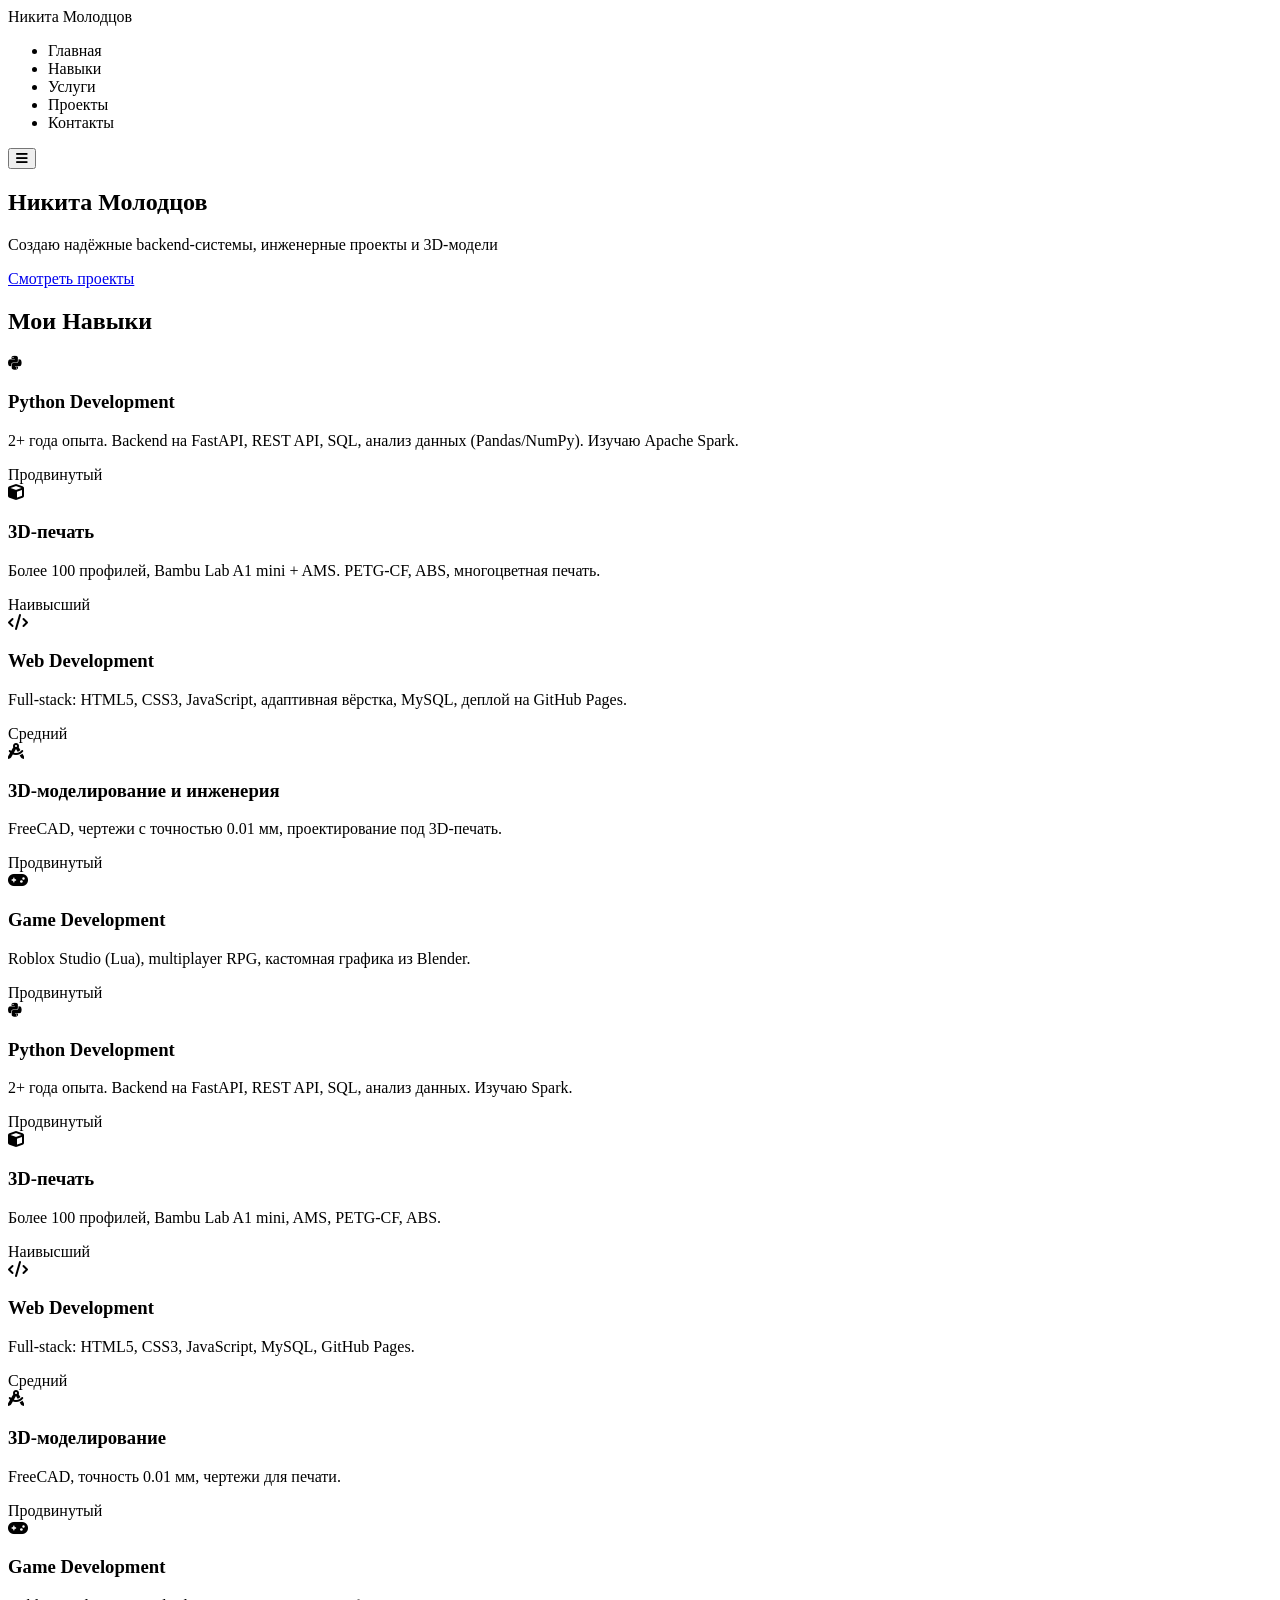
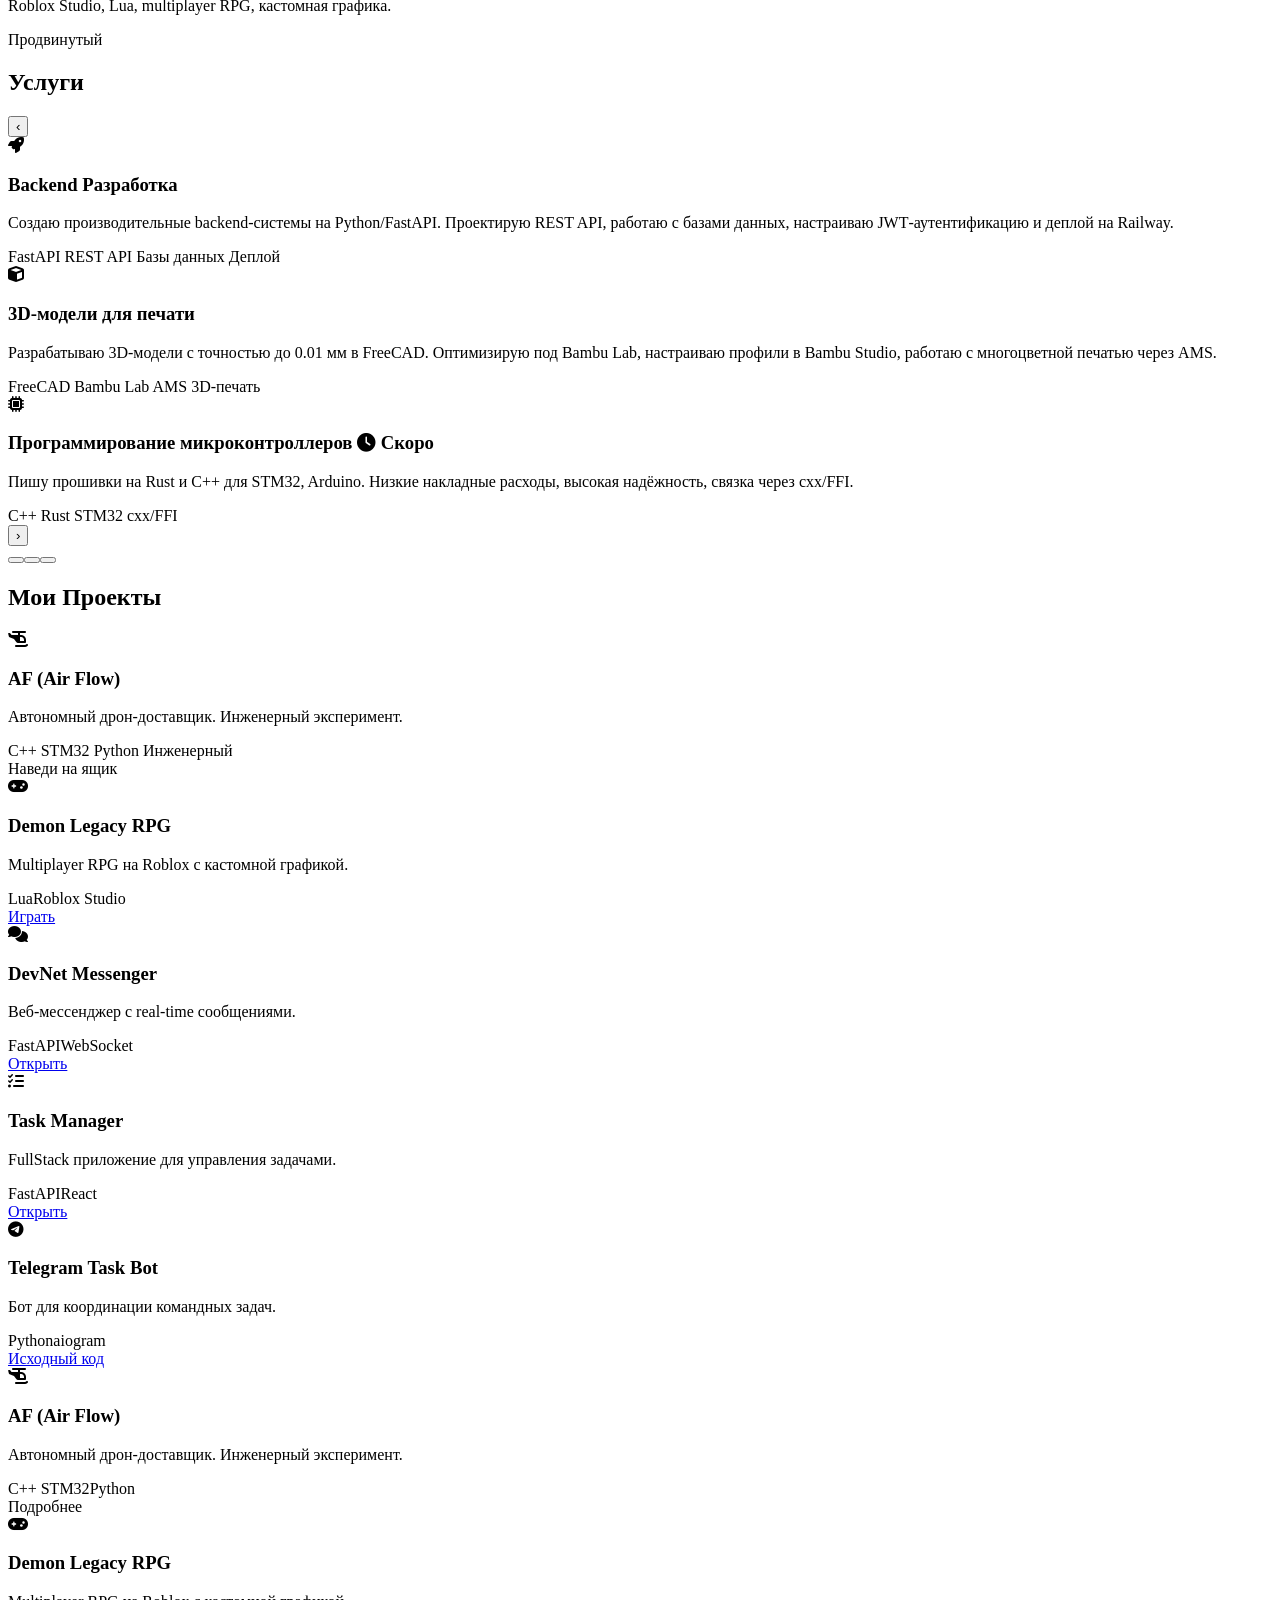
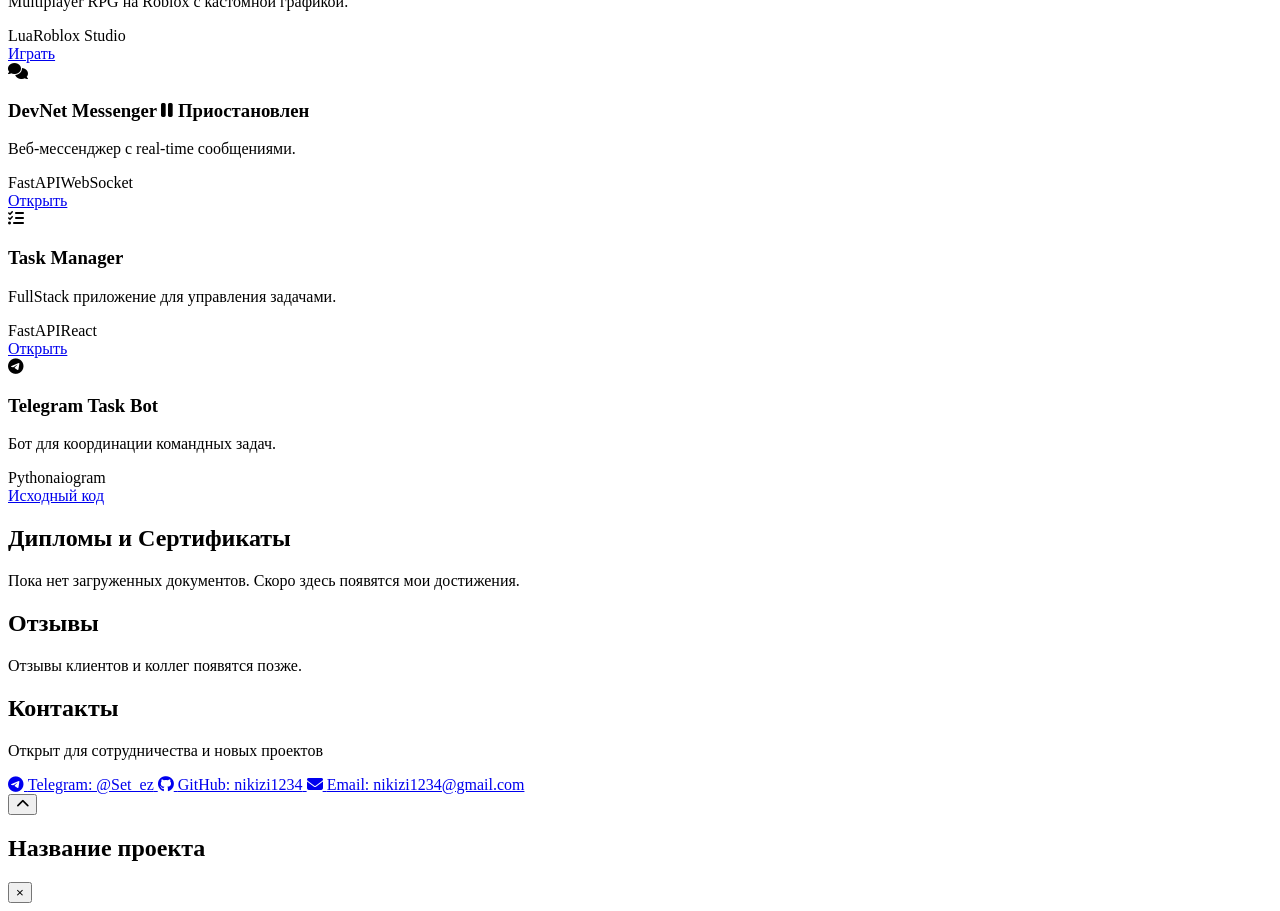
==== index.html @ 8486e4d6 "Update index.html" ====
<!DOCTYPE html>
<html lang="ru">
<head>
    <meta charset="UTF-8">
    <meta name="viewport" content="width=device-width, initial-scale=1.0">
    <title>Никита Молодцов — FullStack Developer</title>
    <link href="https://fonts.googleapis.com/css2?family=Inter:wght@300;400;500;600;700&display=swap" rel="stylesheet">
    <link rel="stylesheet" href="https://cdnjs.cloudflare.com/ajax/libs/font-awesome/6.4.0/css/all.min.css">
    <link rel="stylesheet" href="style.css">
</head>
<body>
    <div class="gradient-bg" aria-hidden="true"></div>
    
    <!-- Навигация -->
    <header class="header" id="header">
        <nav class="nav" aria-label="Основное меню">
            <div class="logo">Никита Молодцов</div>
            <ul class="nav-links" id="navLinks" role="list">
                <li role="none"><a role="menuitem" data-section="home" onclick="scrollToSection('home')" class="active">Главная</a></li>
                <li role="none"><a role="menuitem" data-section="skills" onclick="scrollToSection('skills')">Навыки</a></li>
                <li role="none"><a role="menuitem" data-section="services" onclick="scrollToSection('services')">Услуги</a></li>
                <li role="none"><a role="menuitem" data-section="projects" onclick="scrollToSection('projects')">Проекты</a></li>
                <li role="none"><a role="menuitem" data-section="contacts" onclick="scrollToSection('contacts')">Контакты</a></li>
            </ul>
            <button class="mobile-menu-btn" id="mobileMenuBtn" aria-label="Открыть меню" aria-expanded="false">
                <i class="fas fa-bars"></i>
            </button>
        </nav>
    </header>

    <main>
        <!-- Главная секция -->
        <section class="section home" id="home">
            <div class="container">
                <div class="home-content fade-in">
                    <h1>Никита Молодцов</h1>
                    <p>Создаю надёжные backend‑системы, инженерные проекты и 3D‑модели</p>
                    <a href="javascript:void(0)" onclick="scrollToSection('projects')" class="cta-button">
                        Смотреть проекты
                    </a>
                </div>
            </div>
        </section>

        <!-- Навыки (веер карт) -->
        <section class="section" id="skills">
            <div class="container">
                <h2 class="fade-in">Мои Навыки</h2>
                <!-- Веер для ПК -->
                <div class="skills-fan" aria-hidden="true">
                    <div class="skill-card skill-card-fan" style="--i: 4;">
                        <div class="skill-icon"><i class="fab fa-python"></i></div>
                        <h3>Python Development</h3>
                        <p>2+ года опыта. Backend на FastAPI, REST API, SQL, анализ данных (Pandas/NumPy). Изучаю Apache Spark.</p>
                        <div class="skill-level">
                            <div class="level-dots">
                                <span class="dot active"></span><span class="dot active"></span><span class="dot active"></span><span class="dot active"></span><span class="dot"></span>
                            </div>
                            <span class="level-text">Продвинутый</span>
                        </div>
                    </div>
                    <div class="skill-card skill-card-fan" style="--i: 3;">
                        <div class="skill-icon"><i class="fas fa-cube"></i></div>
                        <h3>3D‑печать</h3>
                        <p>Более 100 профилей, Bambu Lab A1 mini + AMS. PETG‑CF, ABS, многоцветная печать.</p>
                        <div class="skill-level">
                            <div class="level-dots">
                                <span class="dot active"></span><span class="dot active"></span><span class="dot active"></span><span class="dot active"></span><span class="dot active"></span><span class="dot active"></span>
                            </div>
                            <span class="level-text">Наивысший</span>
                        </div>
                    </div>
                    <div class="skill-card skill-card-fan" style="--i: 2;">
                        <div class="skill-icon"><i class="fas fa-code"></i></div>
                        <h3>Web Development</h3>
                        <p>Full‑stack: HTML5, CSS3, JavaScript, адаптивная вёрстка, MySQL, деплой на GitHub Pages.</p>
                        <div class="skill-level">
                            <div class="level-dots">
                                <span class="dot active"></span><span class="dot active"></span><span class="dot active"></span><span class="dot"></span><span class="dot"></span>
                            </div>
                            <span class="level-text">Средний</span>
                        </div>
                    </div>
                    <div class="skill-card skill-card-fan" style="--i: 1;">
                        <div class="skill-icon"><i class="fas fa-drafting-compass"></i></div>
                        <h3>3D‑моделирование и инженерия</h3>
                        <p>FreeCAD, чертежи с точностью 0.01 мм, проектирование под 3D‑печать.</p>
                        <div class="skill-level">
                            <div class="level-dots">
                                <span class="dot active"></span><span class="dot active"></span><span class="dot active"></span><span class="dot active"></span><span class="dot"></span>
                            </div>
                            <span class="level-text">Продвинутый</span>
                        </div>
                    </div>
                    <div class="skill-card skill-card-fan" style="--i: 0;">
                        <div class="skill-icon"><i class="fas fa-gamepad"></i></div>
                        <h3>Game Development</h3>
                        <p>Roblox Studio (Lua), multiplayer RPG, кастомная графика из Blender.</p>
                        <div class="skill-level">
                            <div class="level-dots">
                                <span class="dot active"></span><span class="dot active"></span><span class="dot active"></span><span class="dot active"></span><span class="dot"></span>
                            </div>
                            <span class="level-text">Продвинутый</span>
                        </div>
                    </div>
                </div>
                <!-- Мобильная сетка (скрыта на ПК) -->
                <div class="skills-grid-mobile">
                    <div class="skill-card">
                        <div class="skill-icon"><i class="fab fa-python"></i></div>
                        <h3>Python Development</h3>
                        <p>2+ года опыта. Backend на FastAPI, REST API, SQL, анализ данных. Изучаю Spark.</p>
                        <div class="skill-level"><div class="level-dots"><span class="dot active"></span><span class="dot active"></span><span class="dot active"></span><span class="dot active"></span><span class="dot"></span></div><span class="level-text">Продвинутый</span></div>
                    </div>
                    <div class="skill-card">
                        <div class="skill-icon"><i class="fas fa-cube"></i></div>
                        <h3>3D‑печать</h3>
                        <p>Более 100 профилей, Bambu Lab A1 mini, AMS, PETG‑CF, ABS.</p>
                        <div class="skill-level"><div class="level-dots"><span class="dot active"></span><span class="dot active"></span><span class="dot active"></span><span class="dot active"></span><span class="dot active"></span><span class="dot active"></span></div><span class="level-text">Наивысший</span></div>
                    </div>
                    <div class="skill-card">
                        <div class="skill-icon"><i class="fas fa-code"></i></div>
                        <h3>Web Development</h3>
                        <p>Full‑stack: HTML5, CSS3, JavaScript, MySQL, GitHub Pages.</p>
                        <div class="skill-level"><div class="level-dots"><span class="dot active"></span><span class="dot active"></span><span class="dot active"></span><span class="dot"></span><span class="dot"></span></div><span class="level-text">Средний</span></div>
                    </div>
                    <div class="skill-card">
                        <div class="skill-icon"><i class="fas fa-drafting-compass"></i></div>
                        <h3>3D‑моделирование</h3>
                        <p>FreeCAD, точность 0.01 мм, чертежи для печати.</p>
                        <div class="skill-level"><div class="level-dots"><span class="dot active"></span><span class="dot active"></span><span class="dot active"></span><span class="dot active"></span><span class="dot"></span></div><span class="level-text">Продвинутый</span></div>
                    </div>
                    <div class="skill-card">
                        <div class="skill-icon"><i class="fas fa-gamepad"></i></div>
                        <h3>Game Development</h3>
                        <p>Roblox Studio, Lua, multiplayer RPG, кастомная графика.</p>
                        <div class="skill-level"><div class="level-dots"><span class="dot active"></span><span class="dot active"></span><span class="dot active"></span><span class="dot active"></span><span class="dot"></span></div><span class="level-text">Продвинутый</span></div>
                    </div>
                </div>
            </div>
        </section>

        <!-- Услуги (карусель) -->
        <section class="section services-section" id="services">
            <div class="container">
                <h2 class="fade-in">Услуги</h2>
                <div class="services-carousel">
                    <button class="carousel-nav prev" aria-label="Предыдущая услуга" onclick="moveServiceCarousel(-1)">‹</button>
                    <div class="services-track" id="servicesTrack">
                        <div class="service-item">
                            <div class="service-content">
                                <div class="service-icon"><i class="fas fa-rocket"></i></div>
                                <h3>Backend Разработка</h3>
                                <p>Создаю производительные backend‑системы на Python/FastAPI. Проектирую REST API, работаю с базами данных, настраиваю JWT‑аутентификацию и деплой на Railway.</p>
                                <div class="service-features">
                                    <span class="service-feature">FastAPI</span>
                                    <span class="service-feature">REST API</span>
                                    <span class="service-feature">Базы данных</span>
                                    <span class="service-feature">Деплой</span>
                                </div>
                            </div>
                        </div>
                        <div class="service-item">
                            <div class="service-content">
                                <div class="service-icon"><i class="fas fa-cube"></i></div>
                                <h3>3D‑модели для печати</h3>
                                <p>Разрабатываю 3D‑модели с точностью до 0.01 мм в FreeCAD. Оптимизирую под Bambu Lab, настраиваю профили в Bambu Studio, работаю с многоцветной печатью через AMS.</p>
                                <div class="service-features">
                                    <span class="service-feature">FreeCAD</span>
                                    <span class="service-feature">Bambu Lab</span>
                                    <span class="service-feature">AMS</span>
                                    <span class="service-feature">3D‑печать</span>
                                </div>
                            </div>
                        </div>
                        <div class="service-item">
                            <div class="service-content">
                                <div class="service-icon"><i class="fas fa-microchip"></i></div>
                                <h3>Программирование микроконтроллеров <span class="service-status"><i class="fas fa-clock"></i> Скоро</span></h3>
                                <p>Пишу прошивки на Rust и C++ для STM32, Arduino. Низкие накладные расходы, высокая надёжность, связка через cxx/FFI.</p>
                                <div class="service-features">
                                    <span class="service-feature">C++</span>
                                    <span class="service-feature">Rust</span>
                                    <span class="service-feature">STM32</span>
                                    <span class="service-feature">cxx/FFI</span>
                                </div>
                            </div>
                        </div>
                    </div>
                    <button class="carousel-nav next" aria-label="Следующая услуга" onclick="moveServiceCarousel(1)">›</button>
                    <div class="carousel-indicators" id="serviceIndicators"></div>
                </div>
            </div>
        </section>

        <!-- Проекты (ящик + мобильная сетка) -->
        <section class="section projects" id="projects">
            <div class="container">
                <h2 class="fade-in">Мои Проекты</h2>
                <!-- Ящик для ПК -->
                <div class="projects-crate" aria-hidden="true">
                    <div class="crate-center" onclick="openModal('airflow')">
                        <div class="project-card-content">
                            <div class="project-icon"><i class="fas fa-helicopter"></i></div>
                            <h3>AF (Air Flow)</h3>
                            <p class="project-description">Автономный дрон‑доставщик. Инженерный эксперимент.</p>
                            <div class="project-tech-stack">
                                <span class="tech-tag">C++ STM32</span>
                                <span class="tech-tag">Python</span>
                                <span class="tech-tag warning">Инженерный</span>
                            </div>
                            <div class="project-links"><span class="project-link">Наведи на ящик</span></div>
                        </div>
                    </div>
                    <div class="crate-top">
                        <div class="project-card crate-card" onclick="openModal('roblox')">
                            <div class="project-icon"><i class="fas fa-gamepad"></i></div>
                            <h3>Demon Legacy RPG</h3>
                            <p class="project-description">Multiplayer RPG на Roblox с кастомной графикой.</p>
                            <div class="project-tech-stack"><span class="tech-tag">Lua</span><span class="tech-tag">Roblox Studio</span></div>
                            <div class="project-links"><a href="https://www.roblox.com/games/107962526921864/Demon-Legacy" class="project-link" target="_blank" rel="noopener">Играть</a></div>
                        </div>
                        <div class="project-card crate-card" onclick="openModal('devnet')">
                            <div class="project-icon"><i class="fas fa-comments"></i></div>
                            <h3>DevNet Messenger</h3>
                            <p class="project-description">Веб‑мессенджер с real‑time сообщениями.</p>
                            <div class="project-tech-stack"><span class="tech-tag">FastAPI</span><span class="tech-tag">WebSocket</span></div>
                            <div class="project-links"><a href="https://devnetmessager-production.up.railway.app/" class="project-link" target="_blank" rel="noopener">Открыть</a></div>
                        </div>
                    </div>
                    <div class="crate-bottom">
                        <div class="project-card crate-card" onclick="openModal('taskmanager')">
                            <div class="project-icon"><i class="fas fa-tasks"></i></div>
                            <h3>Task Manager</h3>
                            <p class="project-description">FullStack приложение для управления задачами.</p>
                            <div class="project-tech-stack"><span class="tech-tag">FastAPI</span><span class="tech-tag">React</span></div>
                            <div class="project-links"><a href="https://taskmanager0.up.railway.app/" class="project-link" target="_blank" rel="noopener">Открыть</a></div>
                        </div>
                        <div class="project-card crate-card" onclick="openModal('telegram')">
                            <div class="project-icon"><i class="fab fa-telegram"></i></div>
                            <h3>Telegram Task Bot</h3>
                            <p class="project-description">Бот для координации командных задач.</p>
                            <div class="project-tech-stack"><span class="tech-tag">Python</span><span class="tech-tag">aiogram</span></div>
                            <div class="project-links"><a href="https://github.com/nikizi1234-ship-it/task-manager-bot" class="project-link github" target="_blank" rel="noopener">Исходный код</a></div>
                        </div>
                    </div>
                </div>
                <!-- Мобильная сетка проектов (скрыта на ПК) -->
                <div class="projects-grid-mobile">
                    <div class="project-card" onclick="openModal('airflow')">
                        <div class="project-card-content">
                            <div class="project-icon"><i class="fas fa-helicopter"></i></div>
                            <h3>AF (Air Flow)</h3>
                            <p class="project-description">Автономный дрон‑доставщик. Инженерный эксперимент.</p>
                            <div class="project-tech-stack"><span class="tech-tag">C++ STM32</span><span class="tech-tag">Python</span></div>
                            <div class="project-links"><span class="project-link" onclick="openModal('airflow')">Подробнее</span></div>
                        </div>
                    </div>
                    <div class="project-card" onclick="openModal('roblox')">
                        <div class="project-card-content">
                            <div class="project-icon"><i class="fas fa-gamepad"></i></div>
                            <h3>Demon Legacy RPG</h3>
                            <p class="project-description">Multiplayer RPG на Roblox с кастомной графикой.</p>
                            <div class="project-tech-stack"><span class="tech-tag">Lua</span><span class="tech-tag">Roblox Studio</span></div>
                            <div class="project-links"><a href="https://www.roblox.com/games/107962526921864/Demon-Legacy" class="project-link" target="_blank" rel="noopener">Играть</a></div>
                        </div>
                    </div>
                    <div class="project-card" onclick="openModal('devnet')">
                        <div class="project-card-content">
                            <div class="project-icon"><i class="fas fa-comments"></i></div>
                            <h3>DevNet Messenger <span class="project-status"><i class="fas fa-pause"></i> Приостановлен</span></h3>
                            <p class="project-description">Веб‑мессенджер с real‑time сообщениями.</p>
                            <div class="project-tech-stack"><span class="tech-tag">FastAPI</span><span class="tech-tag">WebSocket</span></div>
                            <div class="project-links"><a href="https://devnetmessager-production.up.railway.app/" class="project-link" target="_blank" rel="noopener">Открыть</a></div>
                        </div>
                    </div>
                    <div class="project-card" onclick="openModal('taskmanager')">
                        <div class="project-card-content">
                            <div class="project-icon"><i class="fas fa-tasks"></i></div>
                            <h3>Task Manager</h3>
                            <p class="project-description">FullStack приложение для управления задачами.</p>
                            <div class="project-tech-stack"><span class="tech-tag">FastAPI</span><span class="tech-tag">React</span></div>
                            <div class="project-links"><a href="https://taskmanager0.up.railway.app/" class="project-link" target="_blank" rel="noopener">Открыть</a></div>
                        </div>
                    </div>
                    <div class="project-card" onclick="openModal('telegram')">
                        <div class="project-card-content">
                            <div class="project-icon"><i class="fab fa-telegram"></i></div>
                            <h3>Telegram Task Bot</h3>
                            <p class="project-description">Бот для координации командных задач.</p>
                            <div class="project-tech-stack"><span class="tech-tag">Python</span><span class="tech-tag">aiogram</span></div>
                            <div class="project-links"><a href="https://github.com/nikizi1234-ship-it/task-manager-bot" class="project-link github" target="_blank" rel="noopener">Исходный код</a></div>
                        </div>
                    </div>
                </div>
            </div>
        </section>

        <!-- Дипломы и отзывы (заглушки) -->
        <section class="section diplomas" id="diplomas">
            <div class="container">
                <h2 class="fade-in">Дипломы и Сертификаты</h2>
                <p class="no-content">Пока нет загруженных документов. Скоро здесь появятся мои достижения.</p>
            </div>
        </section>
        <section class="section feedback" id="feedback">
            <div class="container">
                <h2 class="fade-in">Отзывы</h2>
                <p class="no-content">Отзывы клиентов и коллег появятся позже.</p>
            </div>
        </section>

        <!-- Контакты -->
        <section class="section contacts" id="contacts">
            <div class="container">
                <h2 class="fade-in">Контакты</h2>
                <p class="contacts-subtitle">Открыт для сотрудничества и новых проектов</p>
                <div class="contact-links">
                    <a href="https://t.me/Set_ez" class="contact-link" target="_blank" rel="noopener">
                        <span class="contact-icon"><i class="fab fa-telegram"></i></span>
                        <span>Telegram: @Set_ez</span>
                    </a>
                    <a href="https://github.com/nikizi1234-ship-it" class="contact-link" target="_blank" rel="noopener">
                        <span class="contact-icon"><i class="fab fa-github"></i></span>
                        <span>GitHub: nikizi1234</span>
                    </a>
                    <a href="mailto:nikizi1234@gmail.com" class="contact-link" target="_blank" rel="noopener">
                        <span class="contact-icon"><i class="fas fa-envelope"></i></span>
                        <span>Email: nikizi1234@gmail.com</span>
                    </a>
                </div>
            </div>
        </section>
    </main>

    <!-- Кнопка "Наверх" -->
    <button class="back-to-top" id="backToTop" aria-label="Наверх">
        <i class="fas fa-chevron-up"></i>
    </button>

    <!-- Модальное окно -->
    <div class="modal-overlay" id="modalOverlay" role="dialog" aria-modal="true" aria-labelledby="modalTitle">
        <div class="modal">
            <div class="modal-header">
                <h2 id="modalTitle">Название проекта</h2>
                <button class="modal-close" onclick="closeModal()" aria-label="Закрыть окно">×</button>
            </div>
            <div class="modal-content" id="modalContent"></div>
        </div>
    </div>

    <script src="script.js"></script>
</body>
</html>
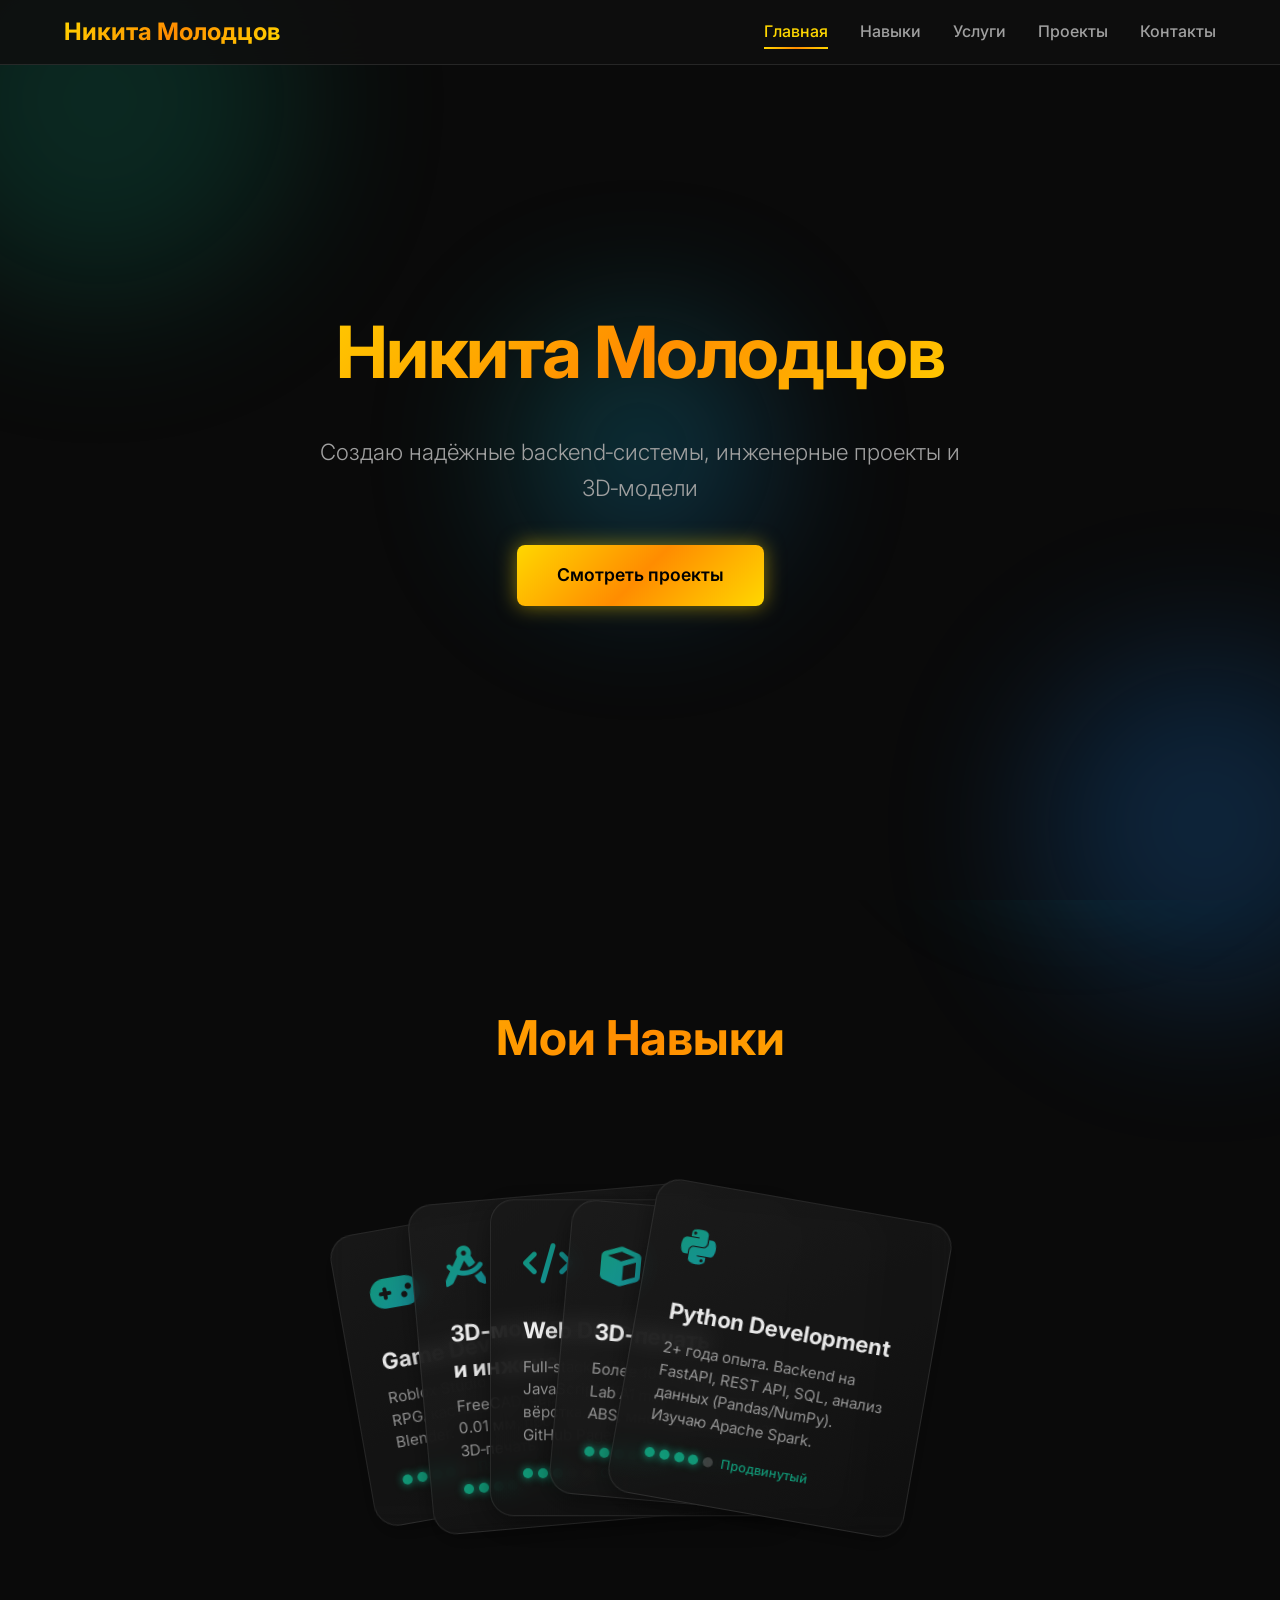
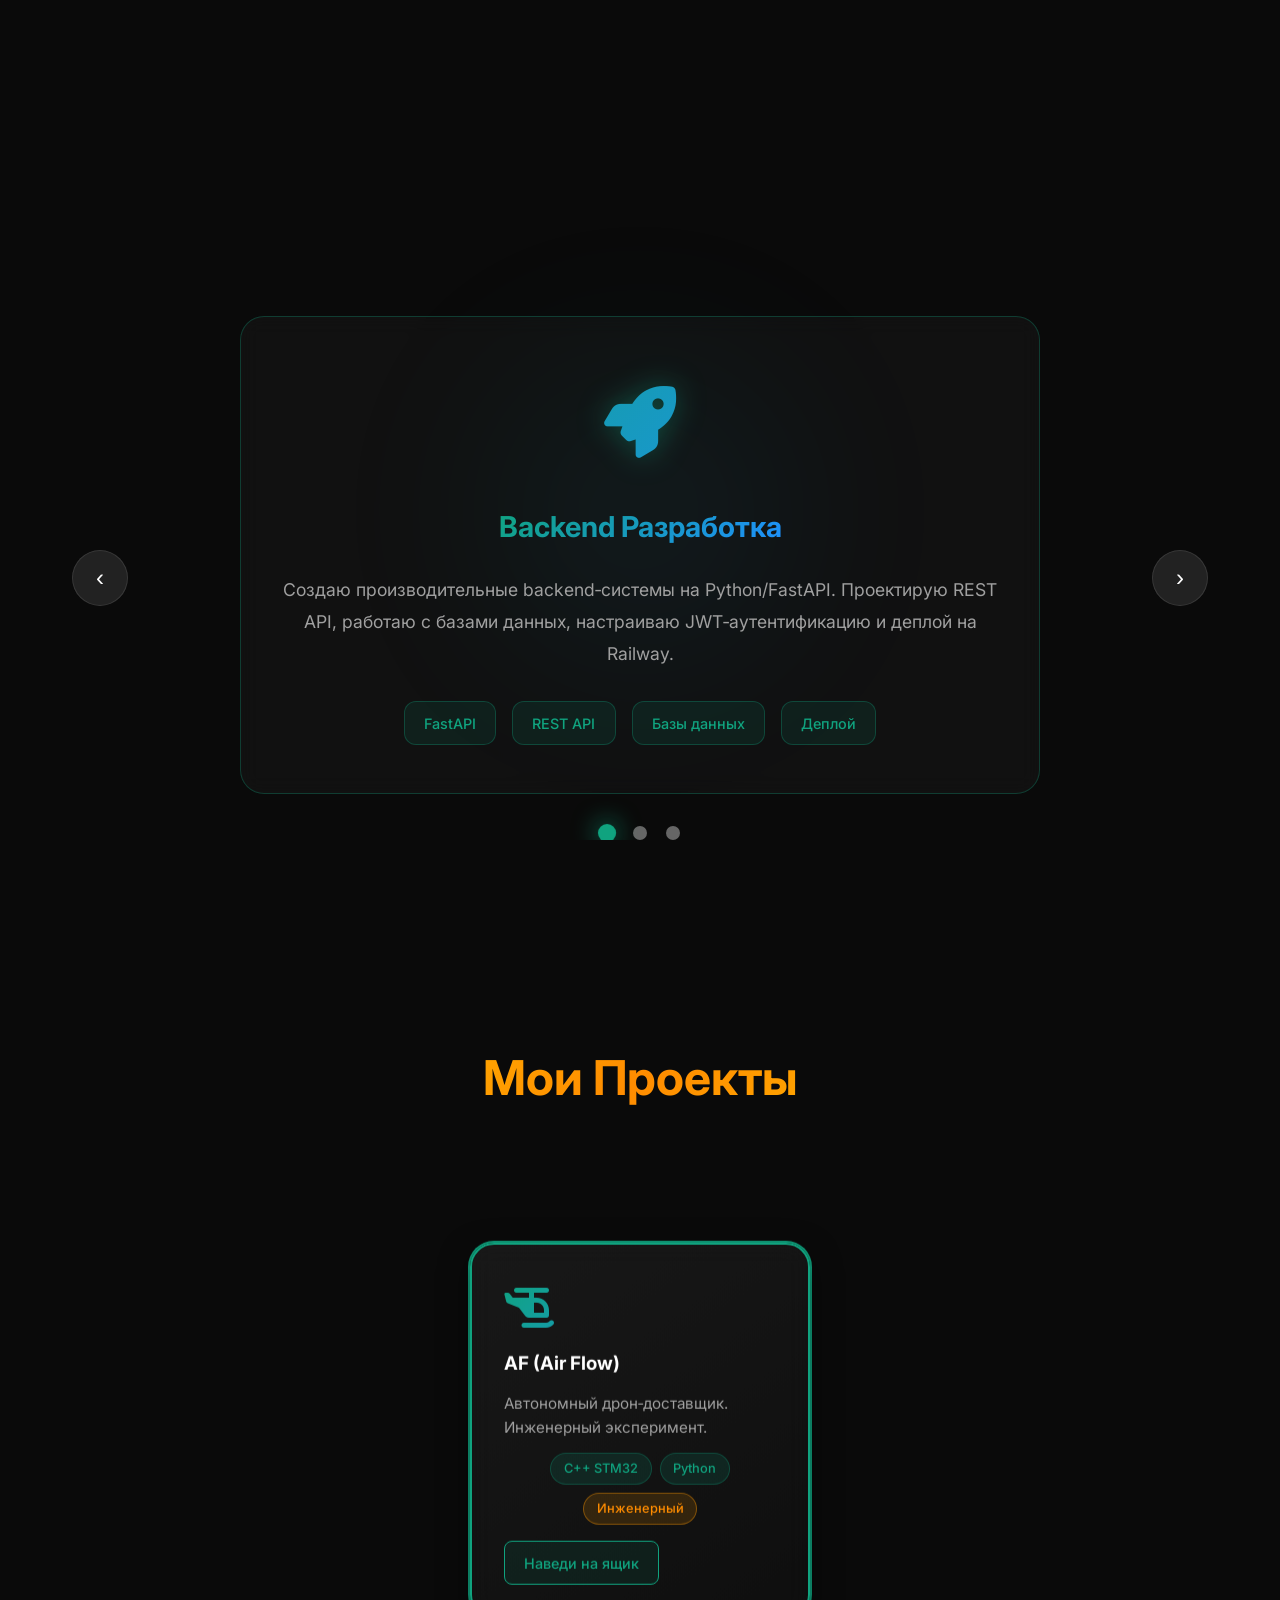
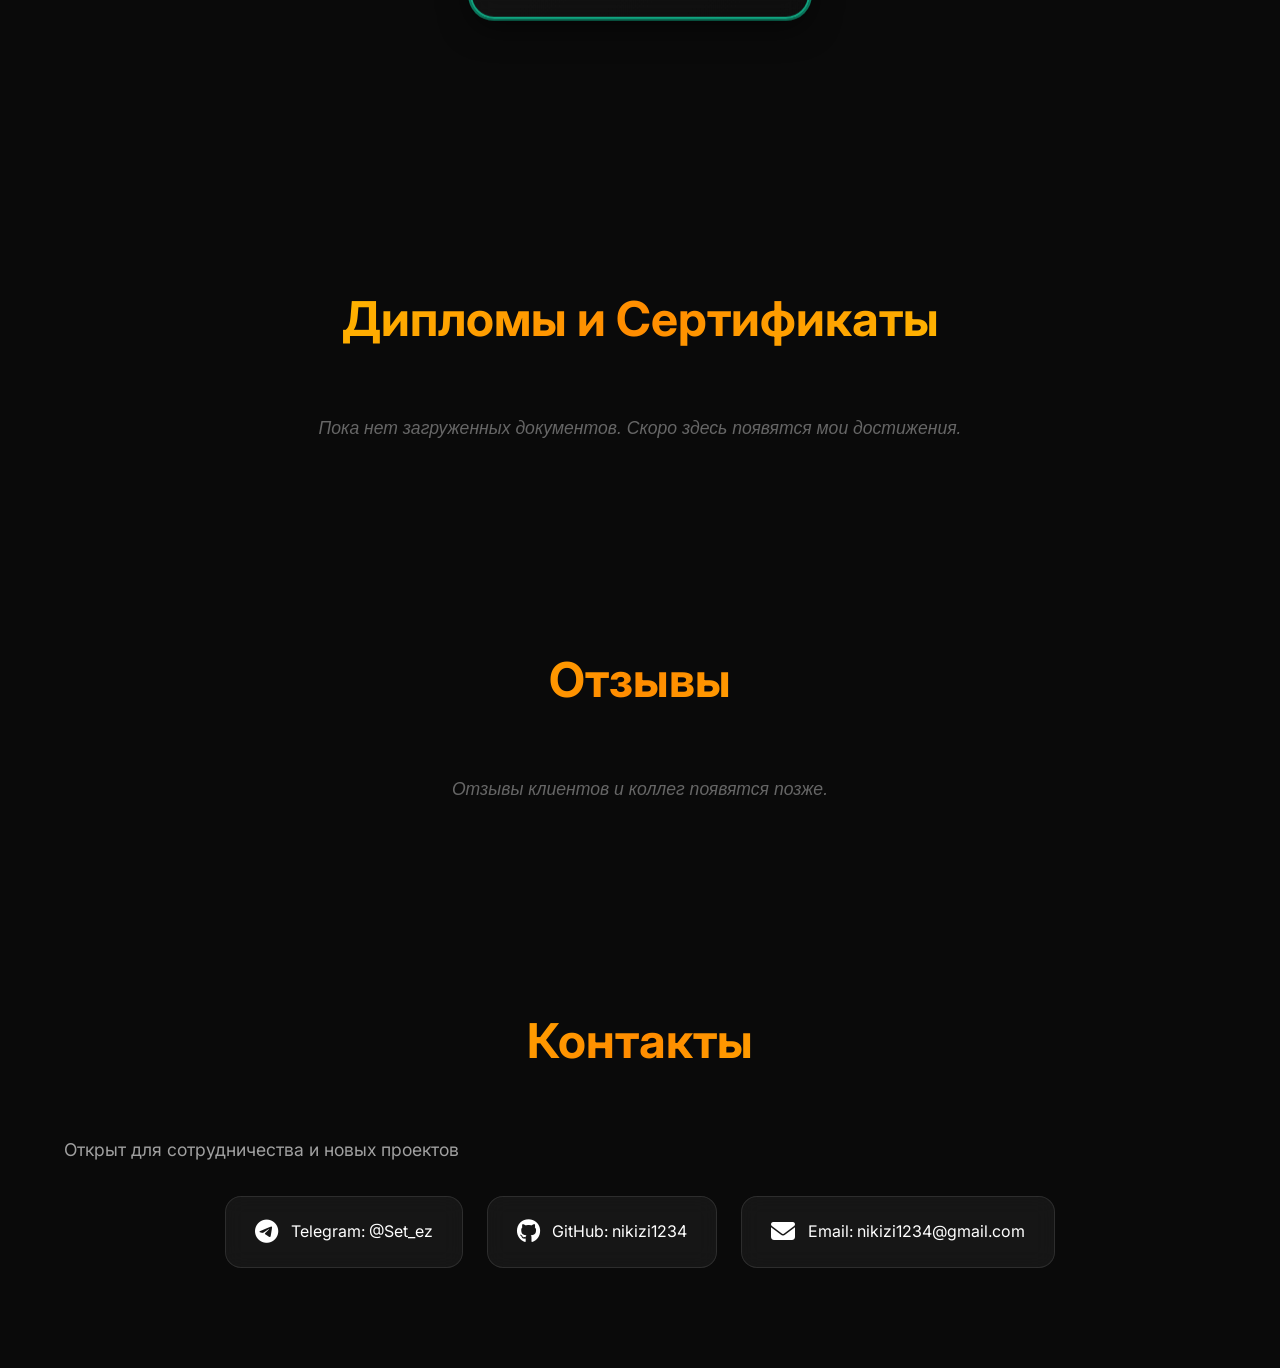
==== commit d2d4b10c: "Add files via upload" ====
--- a/index.html
+++ b/index.html
@@ -1,354 +1,354 @@
-<!DOCTYPE html>
-<html lang="ru">
-<head>
-    <meta charset="UTF-8">
-    <meta name="viewport" content="width=device-width, initial-scale=1.0">
-    <title>Никита Молодцов — FullStack Developer</title>
-    <link href="https://fonts.googleapis.com/css2?family=Inter:wght@300;400;500;600;700&display=swap" rel="stylesheet">
-    <link rel="stylesheet" href="https://cdnjs.cloudflare.com/ajax/libs/font-awesome/6.4.0/css/all.min.css">
-    <link rel="stylesheet" href="style.css">
-</head>
-<body>
-    <div class="gradient-bg" aria-hidden="true"></div>
-    
-    <!-- Навигация -->
-    <header class="header" id="header">
-        <nav class="nav" aria-label="Основное меню">
-            <div class="logo">Никита Молодцов</div>
-            <ul class="nav-links" id="navLinks" role="list">
-                <li role="none"><a role="menuitem" data-section="home" onclick="scrollToSection('home')" class="active">Главная</a></li>
-                <li role="none"><a role="menuitem" data-section="skills" onclick="scrollToSection('skills')">Навыки</a></li>
-                <li role="none"><a role="menuitem" data-section="services" onclick="scrollToSection('services')">Услуги</a></li>
-                <li role="none"><a role="menuitem" data-section="projects" onclick="scrollToSection('projects')">Проекты</a></li>
-                <li role="none"><a role="menuitem" data-section="contacts" onclick="scrollToSection('contacts')">Контакты</a></li>
-            </ul>
-            <button class="mobile-menu-btn" id="mobileMenuBtn" aria-label="Открыть меню" aria-expanded="false">
-                <i class="fas fa-bars"></i>
-            </button>
-        </nav>
-    </header>
-
-    <main>
-        <!-- Главная секция -->
-        <section class="section home" id="home">
-            <div class="container">
-                <div class="home-content fade-in">
-                    <h1>Никита Молодцов</h1>
-                    <p>Создаю надёжные backend‑системы, инженерные проекты и 3D‑модели</p>
-                    <a href="javascript:void(0)" onclick="scrollToSection('projects')" class="cta-button">
-                        Смотреть проекты
-                    </a>
-                </div>
-            </div>
-        </section>
-
-        <!-- Навыки (веер карт) -->
-        <section class="section" id="skills">
-            <div class="container">
-                <h2 class="fade-in">Мои Навыки</h2>
-                <!-- Веер для ПК -->
-                <div class="skills-fan" aria-hidden="true">
-                    <div class="skill-card skill-card-fan" style="--i: 4;">
-                        <div class="skill-icon"><i class="fab fa-python"></i></div>
-                        <h3>Python Development</h3>
-                        <p>2+ года опыта. Backend на FastAPI, REST API, SQL, анализ данных (Pandas/NumPy). Изучаю Apache Spark.</p>
-                        <div class="skill-level">
-                            <div class="level-dots">
-                                <span class="dot active"></span><span class="dot active"></span><span class="dot active"></span><span class="dot active"></span><span class="dot"></span>
-                            </div>
-                            <span class="level-text">Продвинутый</span>
-                        </div>
-                    </div>
-                    <div class="skill-card skill-card-fan" style="--i: 3;">
-                        <div class="skill-icon"><i class="fas fa-cube"></i></div>
-                        <h3>3D‑печать</h3>
-                        <p>Более 100 профилей, Bambu Lab A1 mini + AMS. PETG‑CF, ABS, многоцветная печать.</p>
-                        <div class="skill-level">
-                            <div class="level-dots">
-                                <span class="dot active"></span><span class="dot active"></span><span class="dot active"></span><span class="dot active"></span><span class="dot active"></span><span class="dot active"></span>
-                            </div>
-                            <span class="level-text">Наивысший</span>
-                        </div>
-                    </div>
-                    <div class="skill-card skill-card-fan" style="--i: 2;">
-                        <div class="skill-icon"><i class="fas fa-code"></i></div>
-                        <h3>Web Development</h3>
-                        <p>Full‑stack: HTML5, CSS3, JavaScript, адаптивная вёрстка, MySQL, деплой на GitHub Pages.</p>
-                        <div class="skill-level">
-                            <div class="level-dots">
-                                <span class="dot active"></span><span class="dot active"></span><span class="dot active"></span><span class="dot"></span><span class="dot"></span>
-                            </div>
-                            <span class="level-text">Средний</span>
-                        </div>
-                    </div>
-                    <div class="skill-card skill-card-fan" style="--i: 1;">
-                        <div class="skill-icon"><i class="fas fa-drafting-compass"></i></div>
-                        <h3>3D‑моделирование и инженерия</h3>
-                        <p>FreeCAD, чертежи с точностью 0.01 мм, проектирование под 3D‑печать.</p>
-                        <div class="skill-level">
-                            <div class="level-dots">
-                                <span class="dot active"></span><span class="dot active"></span><span class="dot active"></span><span class="dot active"></span><span class="dot"></span>
-                            </div>
-                            <span class="level-text">Продвинутый</span>
-                        </div>
-                    </div>
-                    <div class="skill-card skill-card-fan" style="--i: 0;">
-                        <div class="skill-icon"><i class="fas fa-gamepad"></i></div>
-                        <h3>Game Development</h3>
-                        <p>Roblox Studio (Lua), multiplayer RPG, кастомная графика из Blender.</p>
-                        <div class="skill-level">
-                            <div class="level-dots">
-                                <span class="dot active"></span><span class="dot active"></span><span class="dot active"></span><span class="dot active"></span><span class="dot"></span>
-                            </div>
-                            <span class="level-text">Продвинутый</span>
-                        </div>
-                    </div>
-                </div>
-                <!-- Мобильная сетка (скрыта на ПК) -->
-                <div class="skills-grid-mobile">
-                    <div class="skill-card">
-                        <div class="skill-icon"><i class="fab fa-python"></i></div>
-                        <h3>Python Development</h3>
-                        <p>2+ года опыта. Backend на FastAPI, REST API, SQL, анализ данных. Изучаю Spark.</p>
-                        <div class="skill-level"><div class="level-dots"><span class="dot active"></span><span class="dot active"></span><span class="dot active"></span><span class="dot active"></span><span class="dot"></span></div><span class="level-text">Продвинутый</span></div>
-                    </div>
-                    <div class="skill-card">
-                        <div class="skill-icon"><i class="fas fa-cube"></i></div>
-                        <h3>3D‑печать</h3>
-                        <p>Более 100 профилей, Bambu Lab A1 mini, AMS, PETG‑CF, ABS.</p>
-                        <div class="skill-level"><div class="level-dots"><span class="dot active"></span><span class="dot active"></span><span class="dot active"></span><span class="dot active"></span><span class="dot active"></span><span class="dot active"></span></div><span class="level-text">Наивысший</span></div>
-                    </div>
-                    <div class="skill-card">
-                        <div class="skill-icon"><i class="fas fa-code"></i></div>
-                        <h3>Web Development</h3>
-                        <p>Full‑stack: HTML5, CSS3, JavaScript, MySQL, GitHub Pages.</p>
-                        <div class="skill-level"><div class="level-dots"><span class="dot active"></span><span class="dot active"></span><span class="dot active"></span><span class="dot"></span><span class="dot"></span></div><span class="level-text">Средний</span></div>
-                    </div>
-                    <div class="skill-card">
-                        <div class="skill-icon"><i class="fas fa-drafting-compass"></i></div>
-                        <h3>3D‑моделирование</h3>
-                        <p>FreeCAD, точность 0.01 мм, чертежи для печати.</p>
-                        <div class="skill-level"><div class="level-dots"><span class="dot active"></span><span class="dot active"></span><span class="dot active"></span><span class="dot active"></span><span class="dot"></span></div><span class="level-text">Продвинутый</span></div>
-                    </div>
-                    <div class="skill-card">
-                        <div class="skill-icon"><i class="fas fa-gamepad"></i></div>
-                        <h3>Game Development</h3>
-                        <p>Roblox Studio, Lua, multiplayer RPG, кастомная графика.</p>
-                        <div class="skill-level"><div class="level-dots"><span class="dot active"></span><span class="dot active"></span><span class="dot active"></span><span class="dot active"></span><span class="dot"></span></div><span class="level-text">Продвинутый</span></div>
-                    </div>
-                </div>
-            </div>
-        </section>
-
-        <!-- Услуги (карусель) -->
-        <section class="section services-section" id="services">
-            <div class="container">
-                <h2 class="fade-in">Услуги</h2>
-                <div class="services-carousel">
-                    <button class="carousel-nav prev" aria-label="Предыдущая услуга" onclick="moveServiceCarousel(-1)">‹</button>
-                    <div class="services-track" id="servicesTrack">
-                        <div class="service-item">
-                            <div class="service-content">
-                                <div class="service-icon"><i class="fas fa-rocket"></i></div>
-                                <h3>Backend Разработка</h3>
-                                <p>Создаю производительные backend‑системы на Python/FastAPI. Проектирую REST API, работаю с базами данных, настраиваю JWT‑аутентификацию и деплой на Railway.</p>
-                                <div class="service-features">
-                                    <span class="service-feature">FastAPI</span>
-                                    <span class="service-feature">REST API</span>
-                                    <span class="service-feature">Базы данных</span>
-                                    <span class="service-feature">Деплой</span>
-                                </div>
-                            </div>
-                        </div>
-                        <div class="service-item">
-                            <div class="service-content">
-                                <div class="service-icon"><i class="fas fa-cube"></i></div>
-                                <h3>3D‑модели для печати</h3>
-                                <p>Разрабатываю 3D‑модели с точностью до 0.01 мм в FreeCAD. Оптимизирую под Bambu Lab, настраиваю профили в Bambu Studio, работаю с многоцветной печатью через AMS.</p>
-                                <div class="service-features">
-                                    <span class="service-feature">FreeCAD</span>
-                                    <span class="service-feature">Bambu Lab</span>
-                                    <span class="service-feature">AMS</span>
-                                    <span class="service-feature">3D‑печать</span>
-                                </div>
-                            </div>
-                        </div>
-                        <div class="service-item">
-                            <div class="service-content">
-                                <div class="service-icon"><i class="fas fa-microchip"></i></div>
-                                <h3>Программирование микроконтроллеров <span class="service-status"><i class="fas fa-clock"></i> Скоро</span></h3>
-                                <p>Пишу прошивки на Rust и C++ для STM32, Arduino. Низкие накладные расходы, высокая надёжность, связка через cxx/FFI.</p>
-                                <div class="service-features">
-                                    <span class="service-feature">C++</span>
-                                    <span class="service-feature">Rust</span>
-                                    <span class="service-feature">STM32</span>
-                                    <span class="service-feature">cxx/FFI</span>
-                                </div>
-                            </div>
-                        </div>
-                    </div>
-                    <button class="carousel-nav next" aria-label="Следующая услуга" onclick="moveServiceCarousel(1)">›</button>
-                    <div class="carousel-indicators" id="serviceIndicators"></div>
-                </div>
-            </div>
-        </section>
-
-        <!-- Проекты (ящик + мобильная сетка) -->
-        <section class="section projects" id="projects">
-            <div class="container">
-                <h2 class="fade-in">Мои Проекты</h2>
-                <!-- Ящик для ПК -->
-                <div class="projects-crate" aria-hidden="true">
-                    <div class="crate-center" onclick="openModal('airflow')">
-                        <div class="project-card-content">
-                            <div class="project-icon"><i class="fas fa-helicopter"></i></div>
-                            <h3>AF (Air Flow)</h3>
-                            <p class="project-description">Автономный дрон‑доставщик. Инженерный эксперимент.</p>
-                            <div class="project-tech-stack">
-                                <span class="tech-tag">C++ STM32</span>
-                                <span class="tech-tag">Python</span>
-                                <span class="tech-tag warning">Инженерный</span>
-                            </div>
-                            <div class="project-links"><span class="project-link">Наведи на ящик</span></div>
-                        </div>
-                    </div>
-                    <div class="crate-top">
-                        <div class="project-card crate-card" onclick="openModal('roblox')">
-                            <div class="project-icon"><i class="fas fa-gamepad"></i></div>
-                            <h3>Demon Legacy RPG</h3>
-                            <p class="project-description">Multiplayer RPG на Roblox с кастомной графикой.</p>
-                            <div class="project-tech-stack"><span class="tech-tag">Lua</span><span class="tech-tag">Roblox Studio</span></div>
-                            <div class="project-links"><a href="https://www.roblox.com/games/107962526921864/Demon-Legacy" class="project-link" target="_blank" rel="noopener">Играть</a></div>
-                        </div>
-                        <div class="project-card crate-card" onclick="openModal('devnet')">
-                            <div class="project-icon"><i class="fas fa-comments"></i></div>
-                            <h3>DevNet Messenger</h3>
-                            <p class="project-description">Веб‑мессенджер с real‑time сообщениями.</p>
-                            <div class="project-tech-stack"><span class="tech-tag">FastAPI</span><span class="tech-tag">WebSocket</span></div>
-                            <div class="project-links"><a href="https://devnetmessager-production.up.railway.app/" class="project-link" target="_blank" rel="noopener">Открыть</a></div>
-                        </div>
-                    </div>
-                    <div class="crate-bottom">
-                        <div class="project-card crate-card" onclick="openModal('taskmanager')">
-                            <div class="project-icon"><i class="fas fa-tasks"></i></div>
-                            <h3>Task Manager</h3>
-                            <p class="project-description">FullStack приложение для управления задачами.</p>
-                            <div class="project-tech-stack"><span class="tech-tag">FastAPI</span><span class="tech-tag">React</span></div>
-                            <div class="project-links"><a href="https://taskmanager0.up.railway.app/" class="project-link" target="_blank" rel="noopener">Открыть</a></div>
-                        </div>
-                        <div class="project-card crate-card" onclick="openModal('telegram')">
-                            <div class="project-icon"><i class="fab fa-telegram"></i></div>
-                            <h3>Telegram Task Bot</h3>
-                            <p class="project-description">Бот для координации командных задач.</p>
-                            <div class="project-tech-stack"><span class="tech-tag">Python</span><span class="tech-tag">aiogram</span></div>
-                            <div class="project-links"><a href="https://github.com/nikizi1234-ship-it/task-manager-bot" class="project-link github" target="_blank" rel="noopener">Исходный код</a></div>
-                        </div>
-                    </div>
-                </div>
-                <!-- Мобильная сетка проектов (скрыта на ПК) -->
-                <div class="projects-grid-mobile">
-                    <div class="project-card" onclick="openModal('airflow')">
-                        <div class="project-card-content">
-                            <div class="project-icon"><i class="fas fa-helicopter"></i></div>
-                            <h3>AF (Air Flow)</h3>
-                            <p class="project-description">Автономный дрон‑доставщик. Инженерный эксперимент.</p>
-                            <div class="project-tech-stack"><span class="tech-tag">C++ STM32</span><span class="tech-tag">Python</span></div>
-                            <div class="project-links"><span class="project-link" onclick="openModal('airflow')">Подробнее</span></div>
-                        </div>
-                    </div>
-                    <div class="project-card" onclick="openModal('roblox')">
-                        <div class="project-card-content">
-                            <div class="project-icon"><i class="fas fa-gamepad"></i></div>
-                            <h3>Demon Legacy RPG</h3>
-                            <p class="project-description">Multiplayer RPG на Roblox с кастомной графикой.</p>
-                            <div class="project-tech-stack"><span class="tech-tag">Lua</span><span class="tech-tag">Roblox Studio</span></div>
-                            <div class="project-links"><a href="https://www.roblox.com/games/107962526921864/Demon-Legacy" class="project-link" target="_blank" rel="noopener">Играть</a></div>
-                        </div>
-                    </div>
-                    <div class="project-card" onclick="openModal('devnet')">
-                        <div class="project-card-content">
-                            <div class="project-icon"><i class="fas fa-comments"></i></div>
-                            <h3>DevNet Messenger <span class="project-status"><i class="fas fa-pause"></i> Приостановлен</span></h3>
-                            <p class="project-description">Веб‑мессенджер с real‑time сообщениями.</p>
-                            <div class="project-tech-stack"><span class="tech-tag">FastAPI</span><span class="tech-tag">WebSocket</span></div>
-                            <div class="project-links"><a href="https://devnetmessager-production.up.railway.app/" class="project-link" target="_blank" rel="noopener">Открыть</a></div>
-                        </div>
-                    </div>
-                    <div class="project-card" onclick="openModal('taskmanager')">
-                        <div class="project-card-content">
-                            <div class="project-icon"><i class="fas fa-tasks"></i></div>
-                            <h3>Task Manager</h3>
-                            <p class="project-description">FullStack приложение для управления задачами.</p>
-                            <div class="project-tech-stack"><span class="tech-tag">FastAPI</span><span class="tech-tag">React</span></div>
-                            <div class="project-links"><a href="https://taskmanager0.up.railway.app/" class="project-link" target="_blank" rel="noopener">Открыть</a></div>
-                        </div>
-                    </div>
-                    <div class="project-card" onclick="openModal('telegram')">
-                        <div class="project-card-content">
-                            <div class="project-icon"><i class="fab fa-telegram"></i></div>
-                            <h3>Telegram Task Bot</h3>
-                            <p class="project-description">Бот для координации командных задач.</p>
-                            <div class="project-tech-stack"><span class="tech-tag">Python</span><span class="tech-tag">aiogram</span></div>
-                            <div class="project-links"><a href="https://github.com/nikizi1234-ship-it/task-manager-bot" class="project-link github" target="_blank" rel="noopener">Исходный код</a></div>
-                        </div>
-                    </div>
-                </div>
-            </div>
-        </section>
-
-        <!-- Дипломы и отзывы (заглушки) -->
-        <section class="section diplomas" id="diplomas">
-            <div class="container">
-                <h2 class="fade-in">Дипломы и Сертификаты</h2>
-                <p class="no-content">Пока нет загруженных документов. Скоро здесь появятся мои достижения.</p>
-            </div>
-        </section>
-        <section class="section feedback" id="feedback">
-            <div class="container">
-                <h2 class="fade-in">Отзывы</h2>
-                <p class="no-content">Отзывы клиентов и коллег появятся позже.</p>
-            </div>
-        </section>
-
-        <!-- Контакты -->
-        <section class="section contacts" id="contacts">
-            <div class="container">
-                <h2 class="fade-in">Контакты</h2>
-                <p class="contacts-subtitle">Открыт для сотрудничества и новых проектов</p>
-                <div class="contact-links">
-                    <a href="https://t.me/Set_ez" class="contact-link" target="_blank" rel="noopener">
-                        <span class="contact-icon"><i class="fab fa-telegram"></i></span>
-                        <span>Telegram: @Set_ez</span>
-                    </a>
-                    <a href="https://github.com/nikizi1234-ship-it" class="contact-link" target="_blank" rel="noopener">
-                        <span class="contact-icon"><i class="fab fa-github"></i></span>
-                        <span>GitHub: nikizi1234</span>
-                    </a>
-                    <a href="mailto:nikizi1234@gmail.com" class="contact-link" target="_blank" rel="noopener">
-                        <span class="contact-icon"><i class="fas fa-envelope"></i></span>
-                        <span>Email: nikizi1234@gmail.com</span>
-                    </a>
-                </div>
-            </div>
-        </section>
-    </main>
-
-    <!-- Кнопка "Наверх" -->
-    <button class="back-to-top" id="backToTop" aria-label="Наверх">
-        <i class="fas fa-chevron-up"></i>
-    </button>
-
-    <!-- Модальное окно -->
-    <div class="modal-overlay" id="modalOverlay" role="dialog" aria-modal="true" aria-labelledby="modalTitle">
-        <div class="modal">
-            <div class="modal-header">
-                <h2 id="modalTitle">Название проекта</h2>
-                <button class="modal-close" onclick="closeModal()" aria-label="Закрыть окно">×</button>
-            </div>
-            <div class="modal-content" id="modalContent"></div>
-        </div>
-    </div>
-
-    <script src="script.js"></script>
-</body>
-</html>
+<!DOCTYPE html>
+<html lang="ru">
+<head>
+    <meta charset="UTF-8">
+    <meta name="viewport" content="width=device-width, initial-scale=1.0">
+    <title>Никита Молодцов — FullStack Developer</title>
+    <link href="https://fonts.googleapis.com/css2?family=Inter:wght@300;400;500;600;700&display=swap" rel="stylesheet">
+    <link rel="stylesheet" href="https://cdnjs.cloudflare.com/ajax/libs/font-awesome/6.4.0/css/all.min.css">
+    <link rel="stylesheet" href="style.css">
+</head>
+<body>
+    <div class="gradient-bg" aria-hidden="true"></div>
+    
+    <!-- Навигация -->
+    <header class="header" id="header">
+        <nav class="nav" aria-label="Основное меню">
+            <div class="logo">Никита Молодцов</div>
+            <ul class="nav-links" id="navLinks" role="list">
+                <li role="none"><a role="menuitem" data-section="home" onclick="scrollToSection('home')" class="active">Главная</a></li>
+                <li role="none"><a role="menuitem" data-section="skills" onclick="scrollToSection('skills')">Навыки</a></li>
+                <li role="none"><a role="menuitem" data-section="services" onclick="scrollToSection('services')">Услуги</a></li>
+                <li role="none"><a role="menuitem" data-section="projects" onclick="scrollToSection('projects')">Проекты</a></li>
+                <li role="none"><a role="menuitem" data-section="contacts" onclick="scrollToSection('contacts')">Контакты</a></li>
+            </ul>
+            <button class="mobile-menu-btn" id="mobileMenuBtn" aria-label="Открыть меню" aria-expanded="false">
+                <i class="fas fa-bars"></i>
+            </button>
+        </nav>
+    </header>
+
+    <main>
+        <!-- Главная секция -->
+        <section class="section home" id="home">
+            <div class="container">
+                <div class="home-content fade-in">
+                    <h1>Никита Молодцов</h1>
+                    <p>Создаю надёжные backend‑системы, инженерные проекты и 3D‑модели</p>
+                    <a href="javascript:void(0)" onclick="scrollToSection('projects')" class="cta-button">
+                        Смотреть проекты
+                    </a>
+                </div>
+            </div>
+        </section>
+
+        <!-- Навыки (веер карт) -->
+        <section class="section" id="skills">
+            <div class="container">
+                <h2 class="fade-in">Мои Навыки</h2>
+                <!-- Веер для ПК -->
+                <div class="skills-fan" aria-hidden="true">
+                    <div class="skill-card skill-card-fan" style="--i: 4;">
+                        <div class="skill-icon"><i class="fab fa-python"></i></div>
+                        <h3>Python Development</h3>
+                        <p>2+ года опыта. Backend на FastAPI, REST API, SQL, анализ данных (Pandas/NumPy). Изучаю Apache Spark.</p>
+                        <div class="skill-level">
+                            <div class="level-dots">
+                                <span class="dot active"></span><span class="dot active"></span><span class="dot active"></span><span class="dot active"></span><span class="dot"></span>
+                            </div>
+                            <span class="level-text">Продвинутый</span>
+                        </div>
+                    </div>
+                    <div class="skill-card skill-card-fan" style="--i: 3;">
+                        <div class="skill-icon"><i class="fas fa-cube"></i></div>
+                        <h3>3D‑печать</h3>
+                        <p>Более 100 профилей, Bambu Lab A1 mini + AMS. PETG‑CF, ABS, многоцветная печать.</p>
+                        <div class="skill-level">
+                            <div class="level-dots">
+                                <span class="dot active"></span><span class="dot active"></span><span class="dot active"></span><span class="dot active"></span><span class="dot active"></span><span class="dot active"></span>
+                            </div>
+                            <span class="level-text">Наивысший</span>
+                        </div>
+                    </div>
+                    <div class="skill-card skill-card-fan" style="--i: 2;">
+                        <div class="skill-icon"><i class="fas fa-code"></i></div>
+                        <h3>Web Development</h3>
+                        <p>Full‑stack: HTML5, CSS3, JavaScript, адаптивная вёрстка, MySQL, деплой на GitHub Pages.</p>
+                        <div class="skill-level">
+                            <div class="level-dots">
+                                <span class="dot active"></span><span class="dot active"></span><span class="dot active"></span><span class="dot"></span><span class="dot"></span>
+                            </div>
+                            <span class="level-text">Средний</span>
+                        </div>
+                    </div>
+                    <div class="skill-card skill-card-fan" style="--i: 1;">
+                        <div class="skill-icon"><i class="fas fa-drafting-compass"></i></div>
+                        <h3>3D‑моделирование и инженерия</h3>
+                        <p>FreeCAD, чертежи с точностью 0.01 мм, проектирование под 3D‑печать.</p>
+                        <div class="skill-level">
+                            <div class="level-dots">
+                                <span class="dot active"></span><span class="dot active"></span><span class="dot active"></span><span class="dot active"></span><span class="dot"></span>
+                            </div>
+                            <span class="level-text">Продвинутый</span>
+                        </div>
+                    </div>
+                    <div class="skill-card skill-card-fan" style="--i: 0;">
+                        <div class="skill-icon"><i class="fas fa-gamepad"></i></div>
+                        <h3>Game Development</h3>
+                        <p>Roblox Studio (Lua), multiplayer RPG, кастомная графика из Blender.</p>
+                        <div class="skill-level">
+                            <div class="level-dots">
+                                <span class="dot active"></span><span class="dot active"></span><span class="dot active"></span><span class="dot active"></span><span class="dot"></span>
+                            </div>
+                            <span class="level-text">Продвинутый</span>
+                        </div>
+                    </div>
+                </div>
+                <!-- Мобильная сетка (скрыта на ПК) -->
+                <div class="skills-grid-mobile">
+                    <div class="skill-card">
+                        <div class="skill-icon"><i class="fab fa-python"></i></div>
+                        <h3>Python Development</h3>
+                        <p>2+ года опыта. Backend на FastAPI, REST API, SQL, анализ данных. Изучаю Spark.</p>
+                        <div class="skill-level"><div class="level-dots"><span class="dot active"></span><span class="dot active"></span><span class="dot active"></span><span class="dot active"></span><span class="dot"></span></div><span class="level-text">Продвинутый</span></div>
+                    </div>
+                    <div class="skill-card">
+                        <div class="skill-icon"><i class="fas fa-cube"></i></div>
+                        <h3>3D‑печать</h3>
+                        <p>Более 100 профилей, Bambu Lab A1 mini, AMS, PETG‑CF, ABS.</p>
+                        <div class="skill-level"><div class="level-dots"><span class="dot active"></span><span class="dot active"></span><span class="dot active"></span><span class="dot active"></span><span class="dot active"></span><span class="dot active"></span></div><span class="level-text">Наивысший</span></div>
+                    </div>
+                    <div class="skill-card">
+                        <div class="skill-icon"><i class="fas fa-code"></i></div>
+                        <h3>Web Development</h3>
+                        <p>Full‑stack: HTML5, CSS3, JavaScript, MySQL, GitHub Pages.</p>
+                        <div class="skill-level"><div class="level-dots"><span class="dot active"></span><span class="dot active"></span><span class="dot active"></span><span class="dot"></span><span class="dot"></span></div><span class="level-text">Средний</span></div>
+                    </div>
+                    <div class="skill-card">
+                        <div class="skill-icon"><i class="fas fa-drafting-compass"></i></div>
+                        <h3>3D‑моделирование</h3>
+                        <p>FreeCAD, точность 0.01 мм, чертежи для печати.</p>
+                        <div class="skill-level"><div class="level-dots"><span class="dot active"></span><span class="dot active"></span><span class="dot active"></span><span class="dot active"></span><span class="dot"></span></div><span class="level-text">Продвинутый</span></div>
+                    </div>
+                    <div class="skill-card">
+                        <div class="skill-icon"><i class="fas fa-gamepad"></i></div>
+                        <h3>Game Development</h3>
+                        <p>Roblox Studio, Lua, multiplayer RPG, кастомная графика.</p>
+                        <div class="skill-level"><div class="level-dots"><span class="dot active"></span><span class="dot active"></span><span class="dot active"></span><span class="dot active"></span><span class="dot"></span></div><span class="level-text">Продвинутый</span></div>
+                    </div>
+                </div>
+            </div>
+        </section>
+
+        <!-- Услуги (карусель) -->
+        <section class="section services-section" id="services">
+            <div class="container">
+                <h2 class="fade-in">Услуги</h2>
+                <div class="services-carousel">
+                    <button class="carousel-nav prev" aria-label="Предыдущая услуга" onclick="moveServiceCarousel(-1)">‹</button>
+                    <div class="services-track" id="servicesTrack">
+                        <div class="service-item">
+                            <div class="service-content">
+                                <div class="service-icon"><i class="fas fa-rocket"></i></div>
+                                <h3>Backend Разработка</h3>
+                                <p>Создаю производительные backend‑системы на Python/FastAPI. Проектирую REST API, работаю с базами данных, настраиваю JWT‑аутентификацию и деплой на Railway.</p>
+                                <div class="service-features">
+                                    <span class="service-feature">FastAPI</span>
+                                    <span class="service-feature">REST API</span>
+                                    <span class="service-feature">Базы данных</span>
+                                    <span class="service-feature">Деплой</span>
+                                </div>
+                            </div>
+                        </div>
+                        <div class="service-item">
+                            <div class="service-content">
+                                <div class="service-icon"><i class="fas fa-cube"></i></div>
+                                <h3>3D‑модели для печати</h3>
+                                <p>Разрабатываю 3D‑модели с точностью до 0.01 мм в FreeCAD. Оптимизирую под Bambu Lab, настраиваю профили в Bambu Studio, работаю с многоцветной печатью через AMS.</p>
+                                <div class="service-features">
+                                    <span class="service-feature">FreeCAD</span>
+                                    <span class="service-feature">Bambu Lab</span>
+                                    <span class="service-feature">AMS</span>
+                                    <span class="service-feature">3D‑печать</span>
+                                </div>
+                            </div>
+                        </div>
+                        <div class="service-item">
+                            <div class="service-content">
+                                <div class="service-icon"><i class="fas fa-microchip"></i></div>
+                                <h3>Программирование микроконтроллеров <span class="service-status"><i class="fas fa-clock"></i> Скоро</span></h3>
+                                <p>Пишу прошивки на Rust и C++ для STM32, Arduino. Низкие накладные расходы, высокая надёжность, связка через cxx/FFI.</p>
+                                <div class="service-features">
+                                    <span class="service-feature">C++</span>
+                                    <span class="service-feature">Rust</span>
+                                    <span class="service-feature">STM32</span>
+                                    <span class="service-feature">cxx/FFI</span>
+                                </div>
+                            </div>
+                        </div>
+                    </div>
+                    <button class="carousel-nav next" aria-label="Следующая услуга" onclick="moveServiceCarousel(1)">›</button>
+                    <div class="carousel-indicators" id="serviceIndicators"></div>
+                </div>
+            </div>
+        </section>
+
+        <!-- Проекты (ящик + мобильная сетка) -->
+        <section class="section projects" id="projects">
+            <div class="container">
+                <h2 class="fade-in">Мои Проекты</h2>
+                <!-- Ящик для ПК -->
+                <div class="projects-crate" aria-hidden="true">
+                    <div class="crate-center" onclick="openModal('airflow')">
+                        <div class="project-card-content">
+                            <div class="project-icon"><i class="fas fa-helicopter"></i></div>
+                            <h3>AF (Air Flow)</h3>
+                            <p class="project-description">Автономный дрон‑доставщик. Инженерный эксперимент.</p>
+                            <div class="project-tech-stack">
+                                <span class="tech-tag">C++ STM32</span>
+                                <span class="tech-tag">Python</span>
+                                <span class="tech-tag warning">Инженерный</span>
+                            </div>
+                            <div class="project-links"><span class="project-link">Наведи на ящик</span></div>
+                        </div>
+                    </div>
+                    <div class="crate-top">
+                        <div class="project-card crate-card" onclick="openModal('roblox')">
+                            <div class="project-icon"><i class="fas fa-gamepad"></i></div>
+                            <h3>Demon Legacy RPG</h3>
+                            <p class="project-description">Multiplayer RPG на Roblox с кастомной графикой.</p>
+                            <div class="project-tech-stack"><span class="tech-tag">Lua</span><span class="tech-tag">Roblox Studio</span></div>
+                            <div class="project-links"><a href="https://www.roblox.com/games/107962526921864/Demon-Legacy" class="project-link" target="_blank" rel="noopener">Играть</a></div>
+                        </div>
+                        <div class="project-card crate-card" onclick="openModal('devnet')">
+                            <div class="project-icon"><i class="fas fa-comments"></i></div>
+                            <h3>DevNet Messenger</h3>
+                            <p class="project-description">Веб‑мессенджер с real‑time сообщениями.</p>
+                            <div class="project-tech-stack"><span class="tech-tag">FastAPI</span><span class="tech-tag">WebSocket</span></div>
+                            <div class="project-links"><a href="https://devnetmessager-production.up.railway.app/" class="project-link" target="_blank" rel="noopener">Открыть</a></div>
+                        </div>
+                    </div>
+                    <div class="crate-bottom">
+                        <div class="project-card crate-card" onclick="openModal('taskmanager')">
+                            <div class="project-icon"><i class="fas fa-tasks"></i></div>
+                            <h3>Task Manager</h3>
+                            <p class="project-description">FullStack приложение для управления задачами.</p>
+                            <div class="project-tech-stack"><span class="tech-tag">FastAPI</span><span class="tech-tag">React</span></div>
+                            <div class="project-links"><a href="https://taskmanager0.up.railway.app/" class="project-link" target="_blank" rel="noopener">Открыть</a></div>
+                        </div>
+                        <div class="project-card crate-card" onclick="openModal('telegram')">
+                            <div class="project-icon"><i class="fab fa-telegram"></i></div>
+                            <h3>Telegram Task Bot</h3>
+                            <p class="project-description">Бот для координации командных задач.</p>
+                            <div class="project-tech-stack"><span class="tech-tag">Python</span><span class="tech-tag">aiogram</span></div>
+                            <div class="project-links"><a href="https://github.com/nikizi1234-ship-it/task-manager-bot" class="project-link github" target="_blank" rel="noopener">Исходный код</a></div>
+                        </div>
+                    </div>
+                </div>
+                <!-- Мобильная сетка проектов (скрыта на ПК) -->
+                <div class="projects-grid-mobile">
+                    <div class="project-card" onclick="openModal('airflow')">
+                        <div class="project-card-content">
+                            <div class="project-icon"><i class="fas fa-helicopter"></i></div>
+                            <h3>AF (Air Flow)</h3>
+                            <p class="project-description">Автономный дрон‑доставщик. Инженерный эксперимент.</p>
+                            <div class="project-tech-stack"><span class="tech-tag">C++ STM32</span><span class="tech-tag">Python</span></div>
+                            <div class="project-links"><span class="project-link" onclick="openModal('airflow')">Подробнее</span></div>
+                        </div>
+                    </div>
+                    <div class="project-card" onclick="openModal('roblox')">
+                        <div class="project-card-content">
+                            <div class="project-icon"><i class="fas fa-gamepad"></i></div>
+                            <h3>Demon Legacy RPG</h3>
+                            <p class="project-description">Multiplayer RPG на Roblox с кастомной графикой.</p>
+                            <div class="project-tech-stack"><span class="tech-tag">Lua</span><span class="tech-tag">Roblox Studio</span></div>
+                            <div class="project-links"><a href="https://www.roblox.com/games/107962526921864/Demon-Legacy" class="project-link" target="_blank" rel="noopener">Играть</a></div>
+                        </div>
+                    </div>
+                    <div class="project-card" onclick="openModal('devnet')">
+                        <div class="project-card-content">
+                            <div class="project-icon"><i class="fas fa-comments"></i></div>
+                            <h3>DevNet Messenger <span class="project-status"><i class="fas fa-pause"></i> Приостановлен</span></h3>
+                            <p class="project-description">Веб‑мессенджер с real‑time сообщениями.</p>
+                            <div class="project-tech-stack"><span class="tech-tag">FastAPI</span><span class="tech-tag">WebSocket</span></div>
+                            <div class="project-links"><a href="https://devnetmessager-production.up.railway.app/" class="project-link" target="_blank" rel="noopener">Открыть</a></div>
+                        </div>
+                    </div>
+                    <div class="project-card" onclick="openModal('taskmanager')">
+                        <div class="project-card-content">
+                            <div class="project-icon"><i class="fas fa-tasks"></i></div>
+                            <h3>Task Manager</h3>
+                            <p class="project-description">FullStack приложение для управления задачами.</p>
+                            <div class="project-tech-stack"><span class="tech-tag">FastAPI</span><span class="tech-tag">React</span></div>
+                            <div class="project-links"><a href="https://taskmanager0.up.railway.app/" class="project-link" target="_blank" rel="noopener">Открыть</a></div>
+                        </div>
+                    </div>
+                    <div class="project-card" onclick="openModal('telegram')">
+                        <div class="project-card-content">
+                            <div class="project-icon"><i class="fab fa-telegram"></i></div>
+                            <h3>Telegram Task Bot</h3>
+                            <p class="project-description">Бот для координации командных задач.</p>
+                            <div class="project-tech-stack"><span class="tech-tag">Python</span><span class="tech-tag">aiogram</span></div>
+                            <div class="project-links"><a href="https://github.com/nikizi1234-ship-it/task-manager-bot" class="project-link github" target="_blank" rel="noopener">Исходный код</a></div>
+                        </div>
+                    </div>
+                </div>
+            </div>
+        </section>
+
+        <!-- Дипломы и отзывы (заглушки) -->
+        <section class="section diplomas" id="diplomas">
+            <div class="container">
+                <h2 class="fade-in">Дипломы и Сертификаты</h2>
+                <p class="no-content">Пока нет загруженных документов. Скоро здесь появятся мои достижения.</p>
+            </div>
+        </section>
+        <section class="section feedback" id="feedback">
+            <div class="container">
+                <h2 class="fade-in">Отзывы</h2>
+                <p class="no-content">Отзывы клиентов и коллег появятся позже.</p>
+            </div>
+        </section>
+
+        <!-- Контакты -->
+        <section class="section contacts" id="contacts">
+            <div class="container">
+                <h2 class="fade-in">Контакты</h2>
+                <p class="contacts-subtitle">Открыт для сотрудничества и новых проектов</p>
+                <div class="contact-links">
+                    <a href="https://t.me/Set_ez" class="contact-link" target="_blank" rel="noopener">
+                        <span class="contact-icon"><i class="fab fa-telegram"></i></span>
+                        <span>Telegram: @Set_ez</span>
+                    </a>
+                    <a href="https://github.com/nikizi1234-ship-it" class="contact-link" target="_blank" rel="noopener">
+                        <span class="contact-icon"><i class="fab fa-github"></i></span>
+                        <span>GitHub: nikizi1234</span>
+                    </a>
+                    <a href="mailto:nikizi1234@gmail.com" class="contact-link" target="_blank" rel="noopener">
+                        <span class="contact-icon"><i class="fas fa-envelope"></i></span>
+                        <span>Email: nikizi1234@gmail.com</span>
+                    </a>
+                </div>
+            </div>
+        </section>
+    </main>
+
+    <!-- Кнопка "Наверх" -->
+    <button class="back-to-top" id="backToTop" aria-label="Наверх">
+        <i class="fas fa-chevron-up"></i>
+    </button>
+
+    <!-- Модальное окно -->
+    <div class="modal-overlay" id="modalOverlay" role="dialog" aria-modal="true" aria-labelledby="modalTitle">
+        <div class="modal">
+            <div class="modal-header">
+                <h2 id="modalTitle">Название проекта</h2>
+                <button class="modal-close" onclick="closeModal()" aria-label="Закрыть окно">×</button>
+            </div>
+            <div class="modal-content" id="modalContent"></div>
+        </div>
+    </div>
+
+    <script src="script.js"></script>
+</body>
+</html>
--- a/style.css
+++ b/style.css
@@ -0,0 +1,1297 @@
+/* =============================================
+   СОВРЕМЕННЫЙ ЛЕНДИНГ 2026 — ПЕРЕРАБОТАННЫЙ CSS
+   ============================================= */
+
+/* ----- СБРОС И ПЕРЕМЕННЫЕ ----- */
+* {
+    margin: 0;
+    padding: 0;
+    box-sizing: border-box;
+}
+
+:root {
+    /* Цветовая палитра */
+    --clr-primary: #10a37f;
+    --clr-primary-light: #12b592;
+    --clr-primary-dark: #0d8c6c;
+    --clr-accent: #ffd700;
+    --clr-accent-orange: #ff8c00;
+    --clr-blue: #1e90ff;
+    --clr-bg: #0a0a0a;
+    --clr-surface: #1a1a1a;
+    --clr-text: #ffffff;
+    --clr-text-secondary: #a0a0a0;
+    --clr-text-muted: #666666;
+    --clr-border: rgba(255, 255, 255, 0.1);
+
+    /* Градиенты */
+    --gradient-primary: linear-gradient(135deg, var(--clr-primary), var(--clr-blue));
+    --gradient-gold: linear-gradient(135deg, var(--clr-accent), var(--clr-accent-orange), var(--clr-accent));
+    --gradient-surface: linear-gradient(145deg, rgba(26,26,26,0.9), rgba(15,15,15,0.9));
+
+    /* Тени и скругления */
+    --shadow-sm: 0 2px 8px rgba(0,0,0,0.3);
+    --shadow-md: 0 8px 24px rgba(0,0,0,0.4);
+    --shadow-glow: 0 0 25px rgba(16,163,127,0.4);
+    --shadow-gold: 0 0 20px rgba(255,215,0,0.5);
+    --radius-sm: 8px;
+    --radius-md: 16px;
+    --radius-lg: 24px;
+    --radius-full: 50%;
+
+    /* Типографика */
+    --font-main: 'Inter', sans-serif;
+    --fs-h1: clamp(2.5rem, 7vw, 4.5rem);
+    --fs-h2: clamp(2rem, 5vw, 3rem);
+    --fs-h3: clamp(1.3rem, 3vw, 1.8rem);
+    --fs-body: 1rem;
+    --fs-small: 0.875rem;
+
+    /* Анимации */
+    --transition-fast: 0.2s ease;
+    --transition-smooth: 0.3s cubic-bezier(0.25, 0.46, 0.45, 0.94);
+}
+
+html {
+    font-size: 16px;
+    scroll-behavior: smooth;
+    position: relative;
+    min-height: 100vh;
+    overflow-x: hidden;
+}
+
+body {
+    font-family: var(--font-main);
+    line-height: 1.6;
+    color: var(--clr-text);
+    background: var(--clr-bg);
+    min-height: 100vh;
+    position: relative;
+    overflow-x: hidden;
+    -webkit-font-smoothing: antialiased;
+}
+
+/* ----- СКРОЛЛБАР ----- */
+::-webkit-scrollbar { width: 8px; }
+::-webkit-scrollbar-track { background: var(--clr-bg); }
+::-webkit-scrollbar-thumb {
+    background: var(--clr-primary);
+    border-radius: 4px;
+}
+::-webkit-scrollbar-thumb:hover { background: var(--clr-primary-light); }
+
+/* ----- ФОН С «СВЕТЛЯЧКАМИ» ----- */
+.gradient-bg {
+    position: fixed;
+    top: 0;
+    left: 0;
+    width: 100%;
+    height: 100%;
+    z-index: -2;
+    background: var(--clr-bg);
+}
+
+/* Псевдоэлементы для анимированных пятен */
+.gradient-bg::before,
+.gradient-bg::after,
+body::before,
+html::before,
+html::after {
+    content: '';
+    position: fixed;
+    border-radius: 50%;
+    filter: blur(80px);
+    opacity: 0.2;
+    z-index: -3;
+    will-change: transform, opacity;
+}
+
+.gradient-bg::before {
+    width: 400px;
+    height: 400px;
+    background: var(--clr-primary);
+    top: -100px;
+    left: -100px;
+    animation: floatBlob 12s ease-in-out infinite alternate;
+}
+
+.gradient-bg::after {
+    width: 350px;
+    height: 350px;
+    background: var(--clr-blue);
+    bottom: -100px;
+    right: -100px;
+    animation: floatBlob 12s ease-in-out infinite alternate;
+    animation-delay: -6s;
+}
+
+body::before {
+    width: 300px;
+    height: 300px;
+    background: var(--clr-accent);
+    top: 40%;
+    left: 60%;
+    animation: floatBlob 15s ease-in-out infinite alternate;
+    animation-delay: -3s;
+    opacity: 0.15;
+}
+
+html::before {
+    width: 250px;
+    height: 250px;
+    background: #8a2be2;
+    top: 20%;
+    left: 5%;
+    animation: floatBlob 14s ease-in-out infinite alternate;
+    animation-delay: -9s;
+}
+
+html::after {
+    width: 280px;
+    height: 280px;
+    background: #00ced1;
+    bottom: 5%;
+    right: 5%;
+    animation: floatBlob 14s ease-in-out infinite alternate;
+    animation-delay: -12s;
+}
+
+@keyframes floatBlob {
+    0% { transform: translate(0,0) scale(1); opacity: 0.15; }
+    50% { transform: translate(40px,-30px) scale(1.15); opacity: 0.3; }
+    100% { transform: translate(-20px,20px) scale(0.95); opacity: 0.2; }
+}
+
+/* ----- НАВИГАЦИЯ (СТЕКЛО) ----- */
+.header {
+    position: fixed;
+    top: 0;
+    left: 0;
+    width: 100%;
+    background: rgba(15,15,15,0.85);
+    backdrop-filter: blur(20px);
+    -webkit-backdrop-filter: blur(20px);
+    border-bottom: 1px solid var(--clr-border);
+    z-index: 1000;
+    padding: 0.8rem 0;
+    transition: padding 0.3s;
+}
+
+.header.scrolled {
+    padding: 0.5rem 0;
+    background: rgba(15,15,15,0.95);
+}
+
+.nav {
+    max-width: 1200px;
+    margin: 0 auto;
+    padding: 0 1.5rem;
+    display: flex;
+    justify-content: space-between;
+    align-items: center;
+}
+
+.logo {
+    font-size: 1.5rem;
+    font-weight: 700;
+    background: var(--gradient-gold);
+    -webkit-background-clip: text;
+    -webkit-text-fill-color: transparent;
+    background-clip: text;
+    animation: goldShimmer 3s ease-in-out infinite;
+}
+
+@keyframes goldShimmer {
+    0%, 100% { filter: brightness(1); }
+    50% { filter: brightness(1.3); }
+}
+
+.nav-links {
+    display: flex;
+    list-style: none;
+    gap: 2rem;
+}
+
+.nav-links a {
+    color: var(--clr-text-secondary);
+    text-decoration: none;
+    font-weight: 500;
+    cursor: pointer;
+    position: relative;
+    padding: 0.5rem 0;
+    transition: color 0.3s;
+}
+
+.nav-links a::after {
+    content: '';
+    position: absolute;
+    bottom: 0;
+    left: 0;
+    width: 0;
+    height: 2px;
+    background: var(--gradient-gold);
+    transition: width 0.3s;
+}
+
+.nav-links a:hover,
+.nav-links a.active {
+    color: var(--clr-accent);
+}
+
+.nav-links a:hover::after,
+.nav-links a.active::after {
+    width: 100%;
+}
+
+/* Мобильная кнопка */
+.mobile-menu-btn {
+    display: none;
+    background: none;
+    border: none;
+    color: var(--clr-text);
+    font-size: 1.8rem;
+    cursor: pointer;
+    min-width: 44px;
+    min-height: 44px;
+    border-radius: var(--radius-sm);
+    transition: background 0.3s;
+}
+
+.mobile-menu-btn:hover {
+    background: rgba(255,255,255,0.1);
+}
+
+/* ----- ГЛАВНАЯ СЕКЦИЯ ----- */
+.home {
+    height: 100vh;
+    display: flex;
+    align-items: center;
+    justify-content: center;
+    text-align: center;
+    position: relative;
+    overflow: hidden;
+}
+
+.home::before {
+    content: '';
+    position: absolute;
+    top: 50%;
+    left: 50%;
+    transform: translate(-50%, -50%);
+    width: 250px;
+    height: 250px;
+    background: var(--gradient-primary);
+    border-radius: 50%;
+    filter: blur(80px);
+    opacity: 0.3;
+    animation: pulse 4s ease-in-out infinite;
+    z-index: -1;
+}
+
+.home-content {
+    position: relative;
+    z-index: 2;
+    max-width: 800px;
+    padding: 0 1.5rem;
+}
+
+.home h1 {
+    font-size: var(--fs-h1);
+    font-weight: 700;
+    margin-bottom: 1.5rem;
+    background: var(--gradient-gold);
+    -webkit-background-clip: text;
+    -webkit-text-fill-color: transparent;
+    animation: goldShimmer 2s infinite;
+    letter-spacing: -0.02em;
+}
+
+.home p {
+    font-size: clamp(1.1rem, 2.5vw, 1.4rem);
+    font-weight: 300;
+    color: var(--clr-text-secondary);
+    margin-bottom: 2.5rem;
+    animation: fadeInUp 1s 0.2s both;
+}
+
+.cta-button {
+    display: inline-block;
+    padding: 1rem 2.5rem;
+    background: var(--gradient-gold);
+    color: #000;
+    text-decoration: none;
+    border-radius: var(--radius-sm);
+    font-weight: 600;
+    font-size: 1.1rem;
+    transition: all var(--transition-smooth);
+    animation: fadeInUp 1s 0.4s both;
+    box-shadow: var(--shadow-gold);
+    cursor: pointer;
+    border: none;
+}
+
+.cta-button:hover {
+    transform: translateY(-3px);
+    box-shadow: 0 0 35px rgba(255,215,0,0.8);
+}
+
+@keyframes fadeInUp {
+    from { opacity: 0; transform: translateY(30px); }
+    to { opacity: 1; transform: translateY(0); }
+}
+
+@keyframes pulse {
+    0%, 100% { transform: translate(-50%, -50%) scale(1); opacity: 0.3; }
+    50% { transform: translate(-50%, -50%) scale(1.2); opacity: 0.5; }
+}
+
+/* ----- СЕКЦИИ ----- */
+.section {
+    padding: 100px 0;
+    position: relative;
+}
+
+.container {
+    max-width: 1200px;
+    margin: 0 auto;
+    padding: 0 1.5rem;
+}
+
+.section h2 {
+    font-size: var(--fs-h2);
+    text-align: center;
+    margin-bottom: 3.5rem;
+    font-weight: 700;
+    background: var(--gradient-gold);
+    -webkit-background-clip: text;
+    -webkit-text-fill-color: transparent;
+    animation: goldShimmer 3s infinite;
+}
+
+/* ----- НАВЫКИ: ВЕЕР ----- */
+.skills-fan {
+    position: relative;
+    width: 100%;
+    max-width: 1000px;
+    height: 450px;
+    margin: 0 auto;
+    perspective: 800px;
+    display: flex;
+    align-items: center;
+    justify-content: center;
+}
+
+.skill-card-fan {
+    position: absolute;
+    width: 300px;
+    left: 50%;
+    top: 50%;
+    transform: translate(calc(-50% + (var(--i) - 2) * 70px), -50%)
+               rotate(calc((var(--i) - 2) * 5deg));
+    z-index: calc(var(--i) + 1);
+    transition: transform 0.5s cubic-bezier(0.25, 0.46, 0.45, 0.94),
+                z-index 0.3s, box-shadow 0.3s, opacity 0.3s;
+    opacity: 0.9;
+    background: var(--gradient-surface);
+    border: 1px solid var(--clr-border);
+    border-radius: var(--radius-lg);
+    padding: 2rem;
+    cursor: pointer;
+    box-shadow: var(--shadow-md);
+    backdrop-filter: blur(10px);
+    -webkit-backdrop-filter: blur(10px);
+}
+
+.skill-card-fan:hover {
+    transform: translate(calc(-50% + (var(--i) - 2) * 70px), -50%)
+               rotate(0deg) scale(1.08);
+    z-index: 200 !important;
+    opacity: 1;
+    box-shadow: 0 25px 50px rgba(16,163,127,0.35), 0 0 0 2px var(--clr-primary);
+}
+
+.skill-card-fan .skill-icon {
+    font-size: 2.5rem;
+    margin-bottom: 1rem;
+    background: var(--gradient-primary);
+    -webkit-background-clip: text;
+    -webkit-text-fill-color: transparent;
+}
+
+.skill-card-fan h3 {
+    font-size: 1.4rem;
+    margin-bottom: 0.5rem;
+}
+
+.skill-card-fan p {
+    font-size: 0.95rem;
+    color: var(--clr-text-secondary);
+    line-height: 1.5;
+}
+
+/* Индикатор уровня */
+.skill-level {
+    margin-top: 1rem;
+    display: flex;
+    align-items: center;
+    gap: 0.5rem;
+}
+
+.level-dots {
+    display: flex;
+    gap: 0.3rem;
+}
+
+.dot {
+    width: 10px;
+    height: 10px;
+    border-radius: 50%;
+    background: rgba(255,255,255,0.2);
+    transition: background 0.3s;
+}
+
+.dot.active {
+    background: var(--clr-primary);
+    box-shadow: 0 0 8px var(--clr-primary);
+}
+
+.level-text {
+    font-size: 0.8rem;
+    color: var(--clr-primary);
+    font-weight: 500;
+}
+
+/* Мобильная сетка навыков */
+.skills-grid-mobile {
+    display: none;
+}
+
+.skills-grid-mobile .skill-card {
+    background: rgba(26,26,26,0.75);
+    backdrop-filter: blur(20px);
+    -webkit-backdrop-filter: blur(20px);
+    border: 1px solid var(--clr-border);
+    padding: 1.8rem;
+    border-radius: var(--radius-lg);
+    cursor: pointer;
+    transition: transform 0.3s, box-shadow 0.3s;
+}
+
+.skills-grid-mobile .skill-card:hover {
+    transform: translateY(-5px);
+    box-shadow: var(--shadow-glow);
+}
+
+.skills-grid-mobile .skill-card p {
+    display: -webkit-box;
+    -webkit-line-clamp: 2;
+    -webkit-box-orient: vertical;
+    overflow: hidden;
+    transition: max-height 0.4s;
+    color: var(--clr-text-secondary);
+    font-size: 0.95rem;
+    line-height: 1.5;
+}
+
+.skills-grid-mobile .skill-card.expanded p {
+    -webkit-line-clamp: unset;
+    max-height: 500px;
+    display: block;
+}
+
+/* ----- УСЛУГИ (КАРУСЕЛЬ) ----- */
+.services-section {
+    position: relative;
+}
+
+.services-section::before {
+    content: '';
+    position: absolute;
+    top: 50%;
+    left: 50%;
+    transform: translate(-50%, -50%);
+    width: 300px;
+    height: 300px;
+    background: var(--gradient-primary);
+    border-radius: 50%;
+    filter: blur(100px);
+    opacity: 0.08;
+    animation: glowPulse 4s ease-in-out infinite;
+    z-index: 1;
+}
+
+@keyframes glowPulse {
+    0%, 100% { opacity: 0.08; transform: translate(-50%, -50%) scale(1); }
+    50% { opacity: 0.15; transform: translate(-50%, -50%) scale(1.1); }
+}
+
+.services-carousel {
+    position: relative;
+    width: 100%;
+    margin-top: 3rem;
+    overflow: hidden;
+    z-index: 2;
+}
+
+.services-track {
+    display: flex;
+    transition: transform 0.6s ease;
+    will-change: transform;
+}
+
+.service-item {
+    flex: 0 0 100%;
+    padding: 0 1.5rem;
+    min-width: 0;
+}
+
+.service-content {
+    max-width: 800px;
+    margin: 0 auto;
+    padding: 3rem 2.5rem;
+    background: rgba(255,255,255,0.03);
+    border-radius: var(--radius-lg);
+    border: 1px solid rgba(16,163,127,0.3);
+    backdrop-filter: blur(10px);
+    -webkit-backdrop-filter: blur(10px);
+    transition: all 0.4s;
+    text-align: center;
+}
+
+.service-content:hover {
+    transform: translateY(-5px);
+    box-shadow: var(--shadow-glow);
+    border-color: var(--clr-primary);
+}
+
+.service-icon {
+    font-size: 4.5rem;
+    margin-bottom: 1.5rem;
+    background: var(--gradient-primary);
+    -webkit-background-clip: text;
+    -webkit-text-fill-color: transparent;
+    filter: drop-shadow(0 0 15px rgba(16,163,127,0.4));
+    animation: iconFloat 3s infinite;
+}
+
+@keyframes iconFloat {
+    0%, 100% { transform: translateY(0); }
+    50% { transform: translateY(-10px); }
+}
+
+.service-content h3 {
+    font-size: var(--fs-h3);
+    margin-bottom: 1.5rem;
+    background: var(--gradient-primary);
+    -webkit-background-clip: text;
+    -webkit-text-fill-color: transparent;
+    display: inline-flex;
+    align-items: center;
+    justify-content: center;
+    gap: 0.5rem;
+    flex-wrap: wrap;
+}
+
+/* Бейдж «Скоро» */
+.service-status {
+    background: var(--clr-accent-orange);
+    color: #000;
+    padding: 0.25rem 0.75rem;
+    border-radius: 12px;
+    font-size: 0.8rem;
+    font-weight: 600;
+    display: inline-flex;
+    align-items: center;
+    gap: 0.3rem;
+    -webkit-text-fill-color: #000;
+    background-clip: unset;
+    vertical-align: middle;
+    margin-left: 0.3rem;
+}
+
+.service-content p {
+    font-size: 1.1rem;
+    color: var(--clr-text-secondary);
+    line-height: 1.8;
+    margin-bottom: 2rem;
+}
+
+.service-features {
+    display: flex;
+    justify-content: center;
+    gap: 1rem;
+    flex-wrap: wrap;
+}
+
+.service-feature {
+    background: rgba(16,163,127,0.1);
+    padding: 0.6rem 1.2rem;
+    border-radius: 12px;
+    border: 1px solid rgba(16,163,127,0.3);
+    color: var(--clr-primary);
+    font-weight: 500;
+    font-size: 0.9rem;
+    transition: all 0.3s;
+}
+
+.service-feature:hover {
+    background: rgba(16,163,127,0.2);
+    transform: translateY(-2px);
+}
+
+/* Навигация карусели */
+.carousel-nav {
+    position: absolute;
+    top: 50%;
+    transform: translateY(-50%);
+    background: rgba(255,255,255,0.1);
+    backdrop-filter: blur(20px);
+    -webkit-backdrop-filter: blur(20px);
+    color: var(--clr-text);
+    border: 1px solid var(--clr-border);
+    width: 56px;
+    height: 56px;
+    border-radius: var(--radius-full);
+    cursor: pointer;
+    font-size: 1.5rem;
+    z-index: 10;
+    display: flex;
+    align-items: center;
+    justify-content: center;
+    transition: all 0.3s;
+}
+
+.carousel-nav:hover {
+    background: var(--clr-primary);
+    border-color: var(--clr-primary);
+    transform: translateY(-50%) scale(1.1);
+    box-shadow: var(--shadow-glow);
+}
+
+.carousel-nav.prev { left: 0.5rem; }
+.carousel-nav.next { right: 0.5rem; }
+
+.carousel-indicators {
+    display: flex;
+    justify-content: center;
+    gap: 1.2rem;
+    margin-top: 2rem;
+}
+
+.indicator {
+    width: 14px;
+    height: 14px;
+    border-radius: var(--radius-full);
+    background: var(--clr-text-muted);
+    cursor: pointer;
+    border: none;
+    transition: all 0.3s;
+}
+
+.indicator.active {
+    background: var(--clr-primary);
+    transform: scale(1.3);
+    box-shadow: 0 0 20px var(--clr-primary);
+}
+
+/* ----- ПРОЕКТЫ: ЯЩИК ----- */
+.projects-crate {
+    position: relative;
+    width: 100%;
+    max-width: 750px;
+    margin: 4rem auto 0;
+    height: 500px;
+    perspective: 1000px;
+}
+
+.crate-center {
+    position: absolute;
+    width: 340px;
+    left: 50%;
+    top: 50%;
+    transform: translate(-50%, -50%);
+    z-index: 10;
+    background: var(--gradient-surface);
+    border: 2px solid var(--clr-primary);
+    border-radius: var(--radius-lg);
+    padding: 2rem;
+    cursor: pointer;
+    transition: box-shadow 0.3s, transform 0.3s;
+    box-shadow: 0 10px 30px rgba(0,0,0,0.5), 0 0 0 2px var(--clr-primary);
+    backdrop-filter: blur(12px);
+}
+
+.crate-center:hover {
+    transform: translate(-50%, -50%) scale(1.02);
+    box-shadow: 0 0 40px rgba(16,163,127,0.5), 0 0 0 3px var(--clr-primary);
+}
+
+.crate-top,
+.crate-bottom {
+    display: flex;
+    justify-content: center;
+    gap: 2rem;
+    position: absolute;
+    left: 0;
+    right: 0;
+    opacity: 0;
+    transform: translateY(0);
+    transition: all 0.5s cubic-bezier(0.25, 0.46, 0.45, 0.94);
+    pointer-events: none;
+}
+
+.crate-top { top: 0; }
+.crate-bottom { bottom: 0; }
+
+.crate-card {
+    width: 220px;
+    background: var(--gradient-surface);
+    border: 1px solid var(--clr-border);
+    border-radius: var(--radius-md);
+    padding: 1.2rem;
+    text-align: center;
+    opacity: 0;
+    transform: scale(0.8);
+    transition: all 0.4s;
+    cursor: pointer;
+    box-shadow: var(--shadow-sm);
+    color: var(--clr-text);
+}
+
+/* Разброс углов для неактивного состояния */
+.crate-top .crate-card:nth-child(1) { transform: rotate(-8deg) translateX(-15px) scale(0.85); }
+.crate-top .crate-card:nth-child(2) { transform: rotate(5deg) translateX(15px) scale(0.85); }
+.crate-bottom .crate-card:nth-child(1) { transform: rotate(6deg) translateX(-12px) scale(0.85); }
+.crate-bottom .crate-card:nth-child(2) { transform: rotate(-10deg) translateX(12px) scale(0.85); }
+
+/* Ховер-эффект — карточки вылетают и выравниваются */
+.projects-crate:hover .crate-top {
+    opacity: 1;
+    pointer-events: auto;
+    transform: translateY(-140px);
+}
+
+.projects-crate:hover .crate-bottom {
+    opacity: 1;
+    pointer-events: auto;
+    transform: translateY(140px);
+}
+
+.projects-crate:hover .crate-card {
+    opacity: 1;
+    transform: scale(1) rotate(0deg) translateX(0) !important;
+}
+
+/* Задержки для каскада */
+.projects-crate:hover .crate-top .crate-card:nth-child(1) { transition-delay: 0.05s; }
+.projects-crate:hover .crate-top .crate-card:nth-child(2) { transition-delay: 0.12s; }
+.projects-crate:hover .crate-bottom .crate-card:nth-child(1) { transition-delay: 0.05s; }
+.projects-crate:hover .crate-bottom .crate-card:nth-child(2) { transition-delay: 0.12s; }
+
+/* Оформление содержимого карточек проектов */
+.project-icon {
+    font-size: 2.5rem;
+    margin-bottom: 0.5rem;
+    background: var(--gradient-primary);
+    -webkit-background-clip: text;
+    -webkit-text-fill-color: transparent;
+}
+
+.crate-card h3,
+.project-card h3 {
+    font-size: 1.3rem;
+    margin-bottom: 0.8rem;
+    background: var(--gradient-primary);
+    -webkit-background-clip: text;
+    -webkit-text-fill-color: transparent;
+}
+
+.project-description {
+    font-size: 0.95rem;
+    color: var(--clr-text-secondary);
+    line-height: 1.6;
+    margin: 0.8rem 0;
+}
+
+.project-tech-stack {
+    display: flex;
+    justify-content: center;
+    flex-wrap: wrap;
+    gap: 0.5rem;
+    margin: 0.8rem 0;
+}
+
+.tech-tag {
+    background: rgba(16,163,127,0.15);
+    color: var(--clr-primary);
+    padding: 0.3rem 0.8rem;
+    border-radius: 20px;
+    font-size: 0.8rem;
+    font-weight: 500;
+    border: 1px solid rgba(16,163,127,0.3);
+}
+
+.tech-tag.warning {
+    background: rgba(255,152,0,0.15);
+    color: var(--clr-accent-orange);
+    border-color: rgba(255,152,0,0.4);
+}
+
+.project-links {
+    margin-top: 1rem;
+}
+
+.project-link {
+    display: inline-block;
+    padding: 0.6rem 1.2rem;
+    border: 1px solid var(--clr-primary);
+    border-radius: var(--radius-sm);
+    background: rgba(16,163,127,0.1);
+    color: var(--clr-primary) !important;
+    text-decoration: none;
+    font-weight: 500;
+    font-size: 0.9rem;
+    transition: all 0.3s;
+    cursor: pointer;
+}
+
+.project-link:hover {
+    background: var(--clr-primary);
+    color: #fff !important;
+    transform: translateY(-2px);
+}
+
+.project-link.github {
+    background: rgba(255,255,255,0.1) !important;
+    border-color: var(--clr-text-secondary) !important;
+    color: var(--clr-text) !important;
+}
+
+.project-link.github:hover {
+    background: var(--clr-text) !important;
+    color: var(--clr-bg) !important;
+}
+
+.project-link.play {
+    background: rgba(255,82,82,0.1) !important;
+    border-color: #ff5252 !important;
+    color: #ff5252 !important;
+}
+
+.project-link.play:hover {
+    background: #ff5252 !important;
+    color: white !important;
+}
+
+/* Бейдж статуса для мобильных */
+.project-status {
+    background: rgba(255,152,0,0.2);
+    color: var(--clr-accent-orange);
+    padding: 0.2rem 0.7rem;
+    border-radius: 12px;
+    font-size: 0.7rem;
+    font-weight: 600;
+    display: inline-flex;
+    align-items: center;
+    gap: 0.3rem;
+    vertical-align: middle;
+    margin-left: 0.3rem;
+}
+
+/* Мобильная сетка проектов */
+.projects-grid-mobile {
+    display: none;
+}
+
+.project-card {
+    background: rgba(26,26,26,0.75);
+    backdrop-filter: blur(20px);
+    -webkit-backdrop-filter: blur(20px);
+    border: 1px solid var(--clr-border);
+    border-radius: var(--radius-lg);
+    padding: 2rem;
+    cursor: pointer;
+    transition: transform 0.3s, box-shadow 0.3s;
+}
+
+.project-card:hover {
+    transform: translateY(-5px);
+    box-shadow: var(--shadow-glow);
+}
+
+/* ----- МОДАЛЬНОЕ ОКНО ----- */
+.modal-overlay {
+    position: fixed;
+    top: 0;
+    left: 0;
+    width: 100%;
+    height: 100%;
+    background: rgba(0,0,0,0.8);
+    backdrop-filter: blur(10px);
+    -webkit-backdrop-filter: blur(10px);
+    display: none;
+    justify-content: center;
+    align-items: center;
+    z-index: 2000;
+    opacity: 0;
+    transition: opacity 0.3s;
+}
+
+.modal-overlay.active {
+    display: flex;
+    opacity: 1;
+}
+
+.modal {
+    background: var(--clr-surface);
+    border-radius: var(--radius-lg);
+    border: 1px solid var(--clr-border);
+    max-width: 1000px;
+    width: 95%;
+    max-height: 90vh;
+    overflow: hidden;
+    transform: scale(0.8);
+    opacity: 0;
+    transition: all 0.3s;
+    display: flex;
+    flex-direction: column;
+}
+
+.modal-overlay.active .modal {
+    transform: scale(1);
+    opacity: 1;
+}
+
+.modal-header {
+    padding: 1.5rem 1.5rem 1rem;
+    border-bottom: 1px solid var(--clr-border);
+    background: var(--clr-surface);
+    flex-shrink: 0;
+    position: relative;
+}
+
+.modal-header h2 {
+    background: var(--gradient-primary);
+    -webkit-background-clip: text;
+    -webkit-text-fill-color: transparent;
+    margin: 0;
+    font-size: 1.8rem;
+    display: flex;
+    align-items: center;
+    gap: 0.75rem;
+    flex-wrap: wrap;
+}
+
+.modal-close {
+    position: absolute;
+    top: 0.8rem;
+    right: 0.8rem;
+    background: none;
+    border: none;
+    color: var(--clr-text-secondary);
+    font-size: 1.8rem;
+    cursor: pointer;
+    width: 44px;
+    height: 44px;
+    border-radius: var(--radius-full);
+    display: flex;
+    align-items: center;
+    justify-content: center;
+    transition: all 0.3s;
+}
+
+.modal-close:hover {
+    color: var(--clr-text);
+    background: rgba(255,255,255,0.1);
+}
+
+.modal-content {
+    padding: 2rem;
+    overflow-y: auto;
+    flex: 1;
+}
+
+/* Кнопки внутри модалки */
+.modal-content .project-buttons {
+    display: flex;
+    gap: 1rem;
+    margin: 2rem 0;
+    flex-wrap: wrap;
+}
+
+.modal-content .project-button {
+    padding: 0.8rem 1.5rem;
+    border-radius: var(--radius-sm);
+    font-weight: 500;
+    text-align: center;
+    flex: 1;
+    min-width: 140px;
+    transition: all 0.3s;
+    display: inline-block;
+    text-decoration: none;
+    border: 1px solid var(--clr-primary);
+    background: rgba(16,163,127,0.1);
+    color: var(--clr-primary) !important;
+    cursor: pointer;
+}
+
+.modal-content .project-button:hover {
+    background: var(--clr-primary);
+    color: #fff !important;
+    transform: translateY(-2px);
+}
+
+.modal-content .project-button.github {
+    background: rgba(255,255,255,0.1) !important;
+    border-color: var(--clr-text-secondary) !important;
+    color: var(--clr-text) !important;
+}
+
+.modal-content .project-button.github:hover {
+    background: var(--clr-text) !important;
+    color: var(--clr-bg) !important;
+}
+
+.modal-content .project-button.play {
+    background: rgba(255,82,82,0.1) !important;
+    border-color: #ff5252 !important;
+    color: #ff5252 !important;
+}
+
+.modal-content .project-button.play:hover {
+    background: #ff5252 !important;
+    color: white !important;
+}
+
+/* Стили для деталей проектов в модалке */
+.tech-stack {
+    display: flex;
+    flex-wrap: wrap;
+    gap: 0.5rem;
+    margin-bottom: 1.5rem;
+}
+
+.project-features {
+    display: grid;
+    grid-template-columns: repeat(auto-fit, minmax(180px, 1fr));
+    gap: 1rem;
+    margin: 1.5rem 0;
+}
+
+.feature-card {
+    background: rgba(255,255,255,0.05);
+    padding: 1rem;
+    border-radius: var(--radius-sm);
+    border: 1px solid var(--clr-border);
+}
+
+.feature-card h3 {
+    font-size: 1rem;
+    margin-bottom: 0.5rem;
+}
+
+.development-steps {
+    margin: 1.5rem 0;
+}
+
+.step {
+    padding: 0.5rem 0;
+    border-bottom: 1px dashed var(--clr-border);
+}
+
+.step-number {
+    color: var(--clr-primary);
+    margin-right: 0.5rem;
+    font-weight: 600;
+}
+
+.risk-list ul,
+.modal-content ul {
+    margin-left: 1.5rem;
+    margin-bottom: 1.5rem;
+}
+
+/* ----- КОНТАКТЫ ----- */
+.contacts-subtitle {
+    color: var(--clr-text-secondary);
+    margin-bottom: 2rem;
+    font-size: 1.1rem;
+}
+
+.contact-links {
+    display: flex;
+    justify-content: center;
+    gap: 1.5rem;
+    flex-wrap: wrap;
+}
+
+.contact-link {
+    display: flex;
+    align-items: center;
+    gap: 0.8rem;
+    padding: 1rem 1.8rem;
+    background: rgba(255,255,255,0.05);
+    border: 1px solid var(--clr-border);
+    border-radius: var(--radius-md);
+    color: var(--clr-text);
+    text-decoration: none;
+    transition: all 0.3s;
+    min-width: 200px;
+    justify-content: center;
+    backdrop-filter: blur(10px);
+}
+
+.contact-link:hover {
+    background: rgba(16,163,127,0.15);
+    border-color: var(--clr-primary);
+    transform: translateY(-3px);
+    box-shadow: var(--shadow-glow);
+}
+
+.contact-icon {
+    font-size: 1.5rem;
+}
+
+/* ----- КНОПКА НАВЕРХ ----- */
+.back-to-top {
+    position: fixed;
+    bottom: 2rem;
+    right: 2rem;
+    width: 50px;
+    height: 50px;
+    background: var(--gradient-gold);
+    border: none;
+    border-radius: var(--radius-full);
+    color: #000;
+    font-size: 1.2rem;
+    cursor: pointer;
+    z-index: 100;
+    opacity: 0;
+    transform: translateY(20px);
+    transition: all 0.3s;
+    display: flex;
+    align-items: center;
+    justify-content: center;
+    box-shadow: var(--shadow-gold);
+}
+
+.back-to-top.visible {
+    opacity: 1;
+    transform: translateY(0);
+}
+
+.back-to-top:hover {
+    transform: translateY(-5px);
+    box-shadow: 0 0 30px rgba(255,215,0,0.8);
+}
+
+/* ----- УТИЛИТЫ ----- */
+.no-content {
+    text-align: center;
+    font-style: italic;
+    color: var(--clr-text-muted);
+    font-size: 1.1rem;
+}
+
+.fade-in {
+    opacity: 0;
+    transform: translateY(30px);
+    transition: opacity 0.6s ease, transform 0.6s ease;
+}
+
+.fade-in.visible {
+    opacity: 1;
+    transform: translateY(0);
+}
+
+/* ----- АДАПТИВНОСТЬ (Mobile First подход) ----- */
+@media (max-width: 1024px) {
+    .skills-fan { display: none; }
+    .skills-grid-mobile {
+        display: grid;
+        grid-template-columns: repeat(2, 1fr);
+        gap: 1.5rem;
+    }
+    .projects-crate { display: none; }
+    .projects-grid-mobile {
+        display: grid;
+        grid-template-columns: 1fr;
+        gap: 2rem;
+    }
+}
+
+@media (max-width: 768px) {
+    .section { padding: 70px 0; }
+    .section h2 { margin-bottom: 2.5rem; }
+
+    .skills-grid-mobile { grid-template-columns: 1fr; }
+
+    .service-content { padding: 2rem 1.5rem; }
+    .service-content h3 { font-size: 1.6rem; }
+    .service-content p { font-size: 1rem; }
+
+    .service-features { gap: 0.8rem; }
+    .service-feature { padding: 0.5rem 1rem; font-size: 0.85rem; }
+
+    .carousel-nav { width: 48px; height: 48px; font-size: 1.2rem; }
+    .carousel-nav.prev { left: 0.2rem; }
+    .carousel-nav.next { right: 0.2rem; }
+
+    /* Мобильное меню */
+    .nav-links {
+        position: fixed;
+        top: 0;
+        right: -100%;
+        width: 70%;
+        height: 100vh;
+        background: var(--clr-bg);
+        flex-direction: column;
+        justify-content: center;
+        align-items: center;
+        transition: right 0.3s;
+        z-index: 1001;
+        gap: 2.5rem;
+        backdrop-filter: blur(20px);
+    }
+    .nav-links.active { right: 0; }
+    .mobile-menu-btn { display: block; z-index: 1002; }
+    body.menu-open { overflow: hidden; }
+
+    .contact-links { flex-direction: column; align-items: center; }
+    .contact-link { min-width: 250px; width: 100%; max-width: 300px; }
+
+    .back-to-top { bottom: 1rem; right: 1rem; width: 45px; height: 45px; }
+
+    .projects-grid-mobile .project-card {
+        backdrop-filter: blur(20px);
+        -webkit-backdrop-filter: blur(20px);
+    }
+}
+
+@media (max-width: 480px) {
+    .home h1 { font-size: 2.2rem; }
+    .home p { font-size: 1rem; }
+
+    .skill-card { padding: 1.5rem 1rem; }
+    .skill-icon { font-size: 2.2rem; }
+    .skill-card h3 { font-size: 1.2rem; }
+
+    .service-icon { font-size: 3rem; }
+    .service-content h3 { font-size: 1.4rem; }
+    .service-content p { font-size: 0.95rem; }
+    .service-features { flex-direction: column; align-items: center; }
+    .service-feature { width: 100%; max-width: 200px; text-align: center; }
+
+    .carousel-indicators { gap: 0.8rem; }
+    .indicator { width: 12px; height: 12px; }
+
+    .nav { padding: 0.5rem 1rem; }
+    .section h2 { font-size: 1.8rem; }
+
+    .project-card { padding: 1.5rem; }
+    .project-card h3 { font-size: 1.2rem; }
+    .project-icon { font-size: 2rem; }
+
+    .modal-header h2 { font-size: 1.3rem; }
+    .contact-link { min-width: 200px; padding: 0.8rem 1.2rem; }
+}
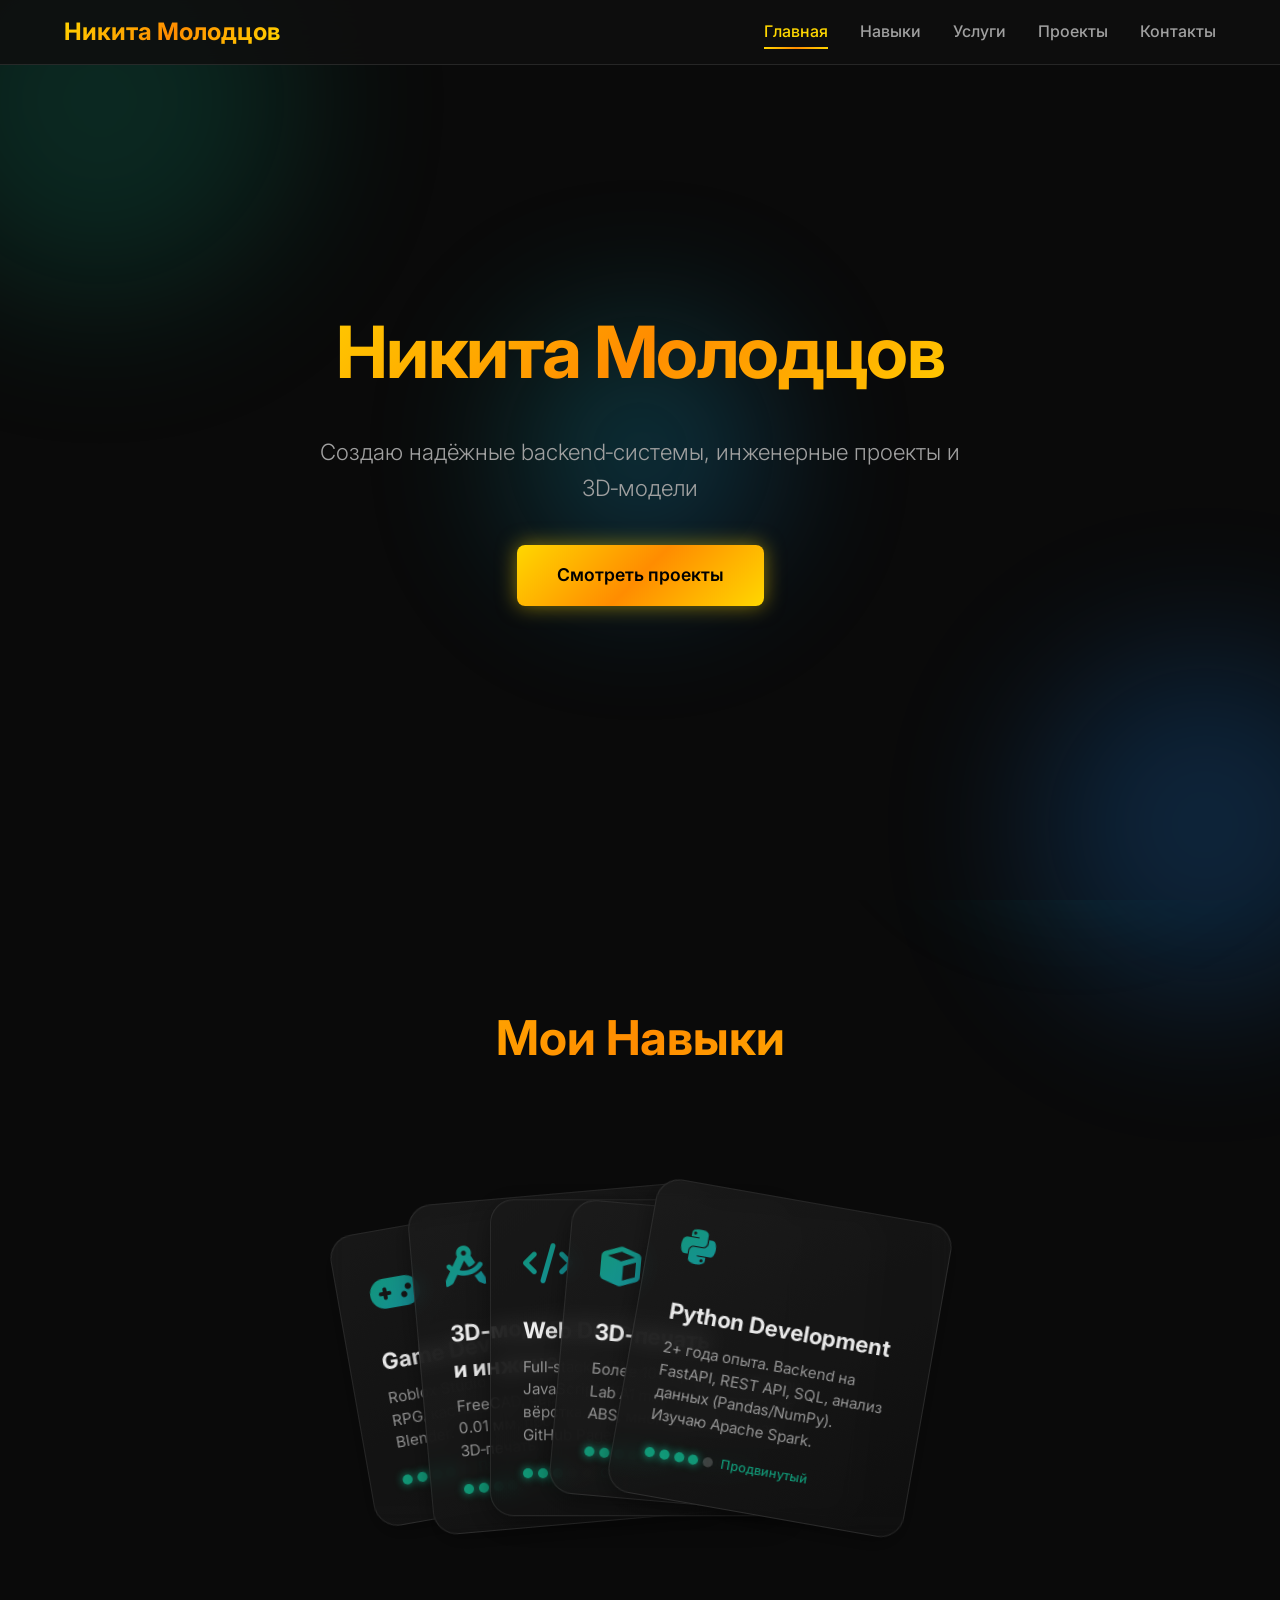
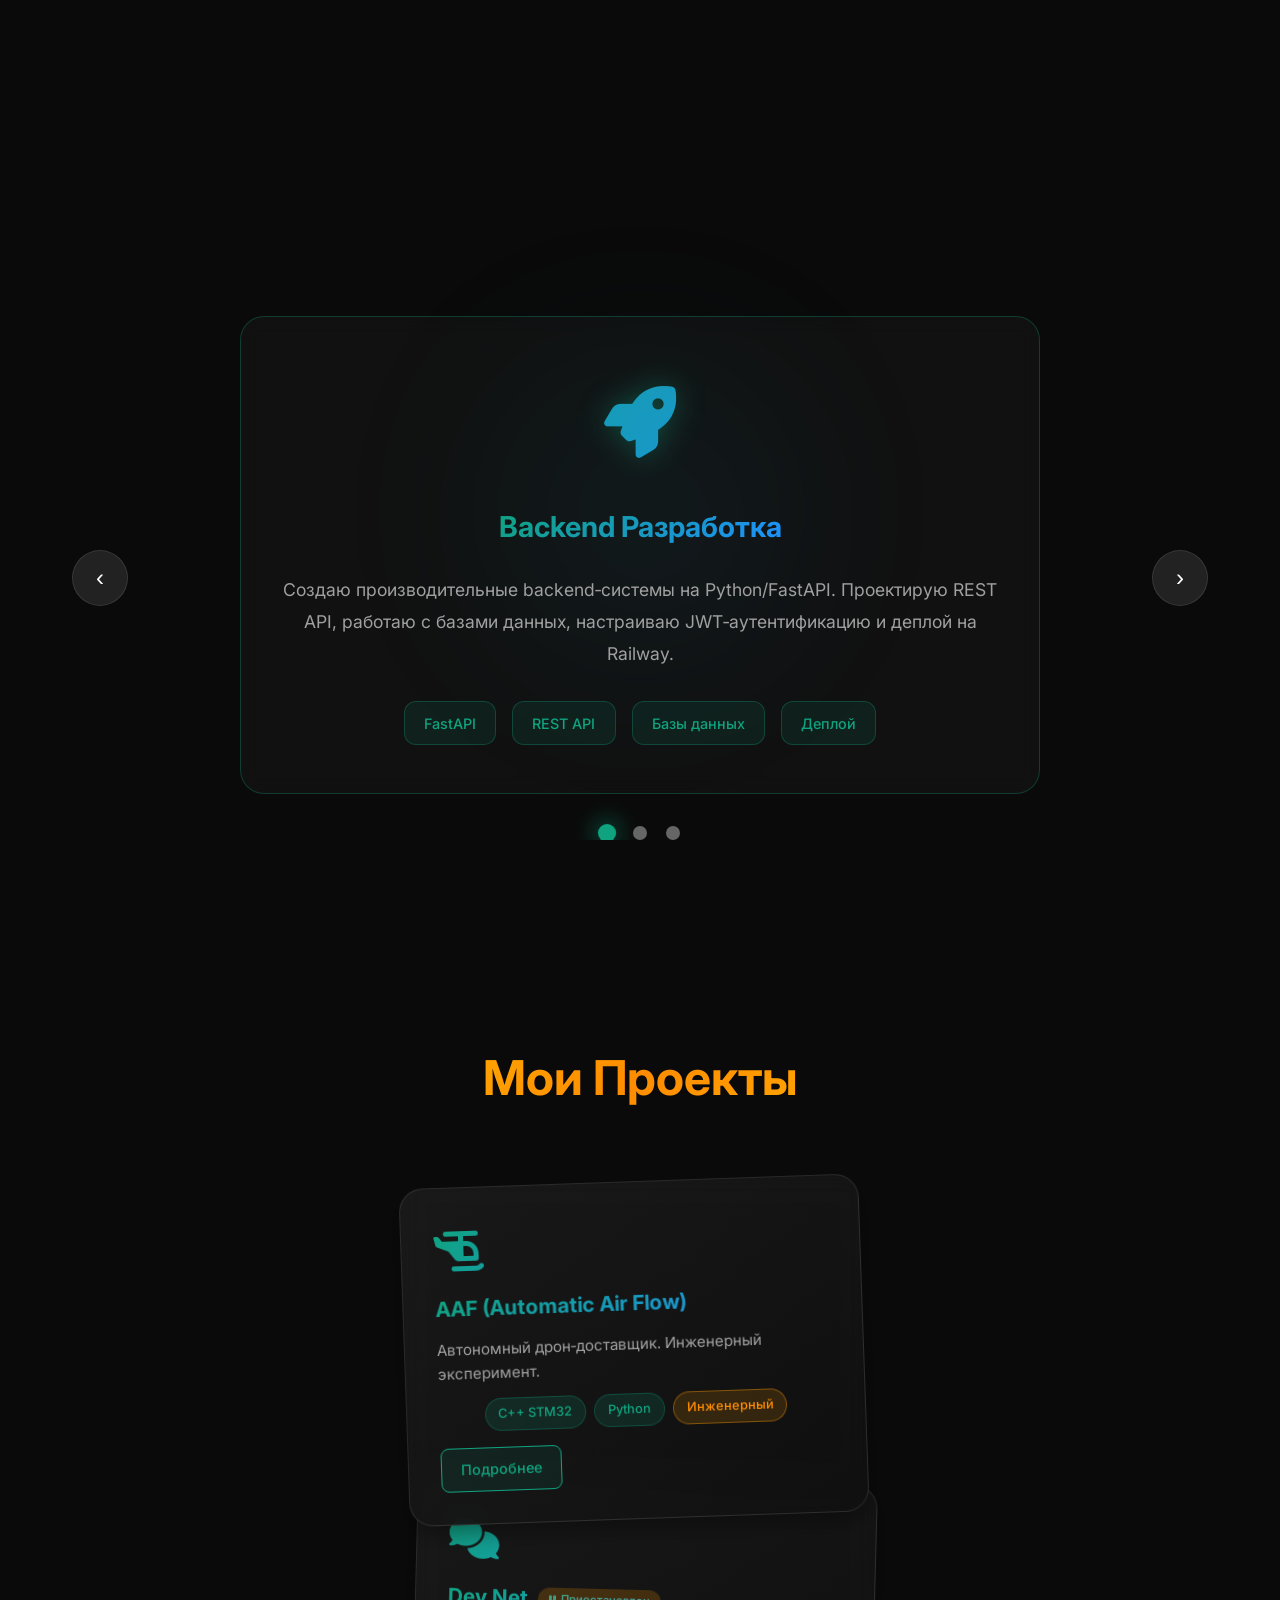
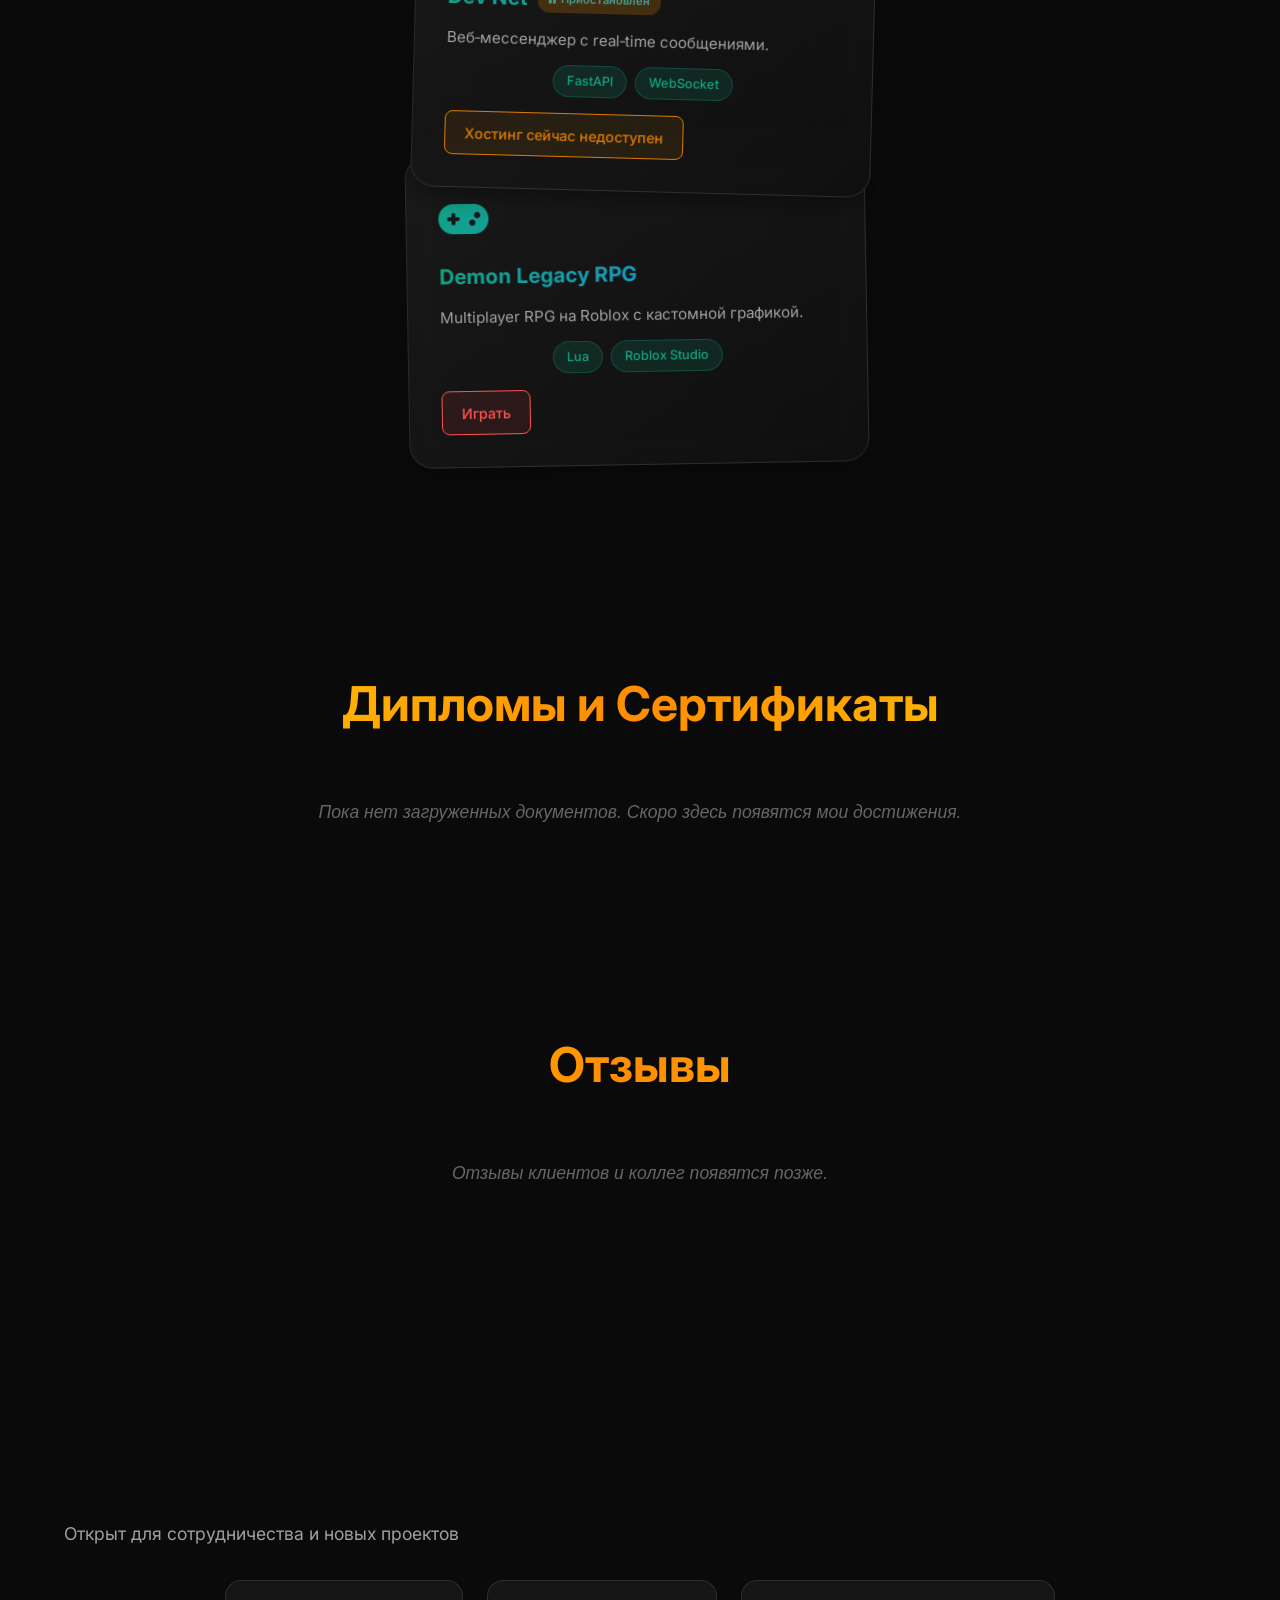
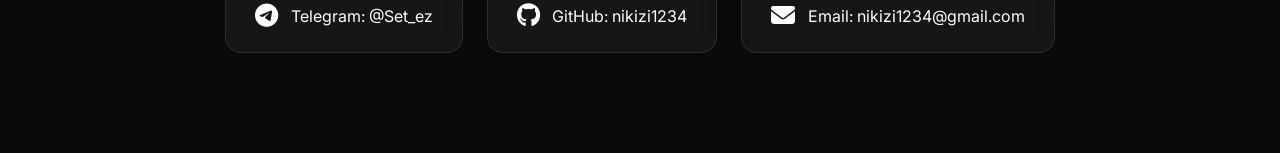
==== commit 578af7a1: "Add files via upload" ====
--- a/index.html
+++ b/index.html
@@ -10,7 +10,7 @@
 </head>
 <body>
     <div class="gradient-bg" aria-hidden="true"></div>
-    
+
     <!-- Навигация -->
     <header class="header" id="header">
         <nav class="nav" aria-label="Основное меню">
@@ -147,7 +147,7 @@
                 <div class="services-carousel">
                     <button class="carousel-nav prev" aria-label="Предыдущая услуга" onclick="moveServiceCarousel(-1)">‹</button>
                     <div class="services-track" id="servicesTrack">
-                        <div class="service-item">
+                        <div class="service-item" onclick="openServiceModal('backend')">
                             <div class="service-content">
                                 <div class="service-icon"><i class="fas fa-rocket"></i></div>
                                 <h3>Backend Разработка</h3>
@@ -160,28 +160,30 @@
                                 </div>
                             </div>
                         </div>
-                        <div class="service-item">
+                        <div class="service-item" onclick="openServiceModal('3d-models')">
                             <div class="service-content">
                                 <div class="service-icon"><i class="fas fa-cube"></i></div>
                                 <h3>3D‑модели для печати</h3>
                                 <p>Разрабатываю 3D‑модели с точностью до 0.01 мм в FreeCAD. Оптимизирую под Bambu Lab, настраиваю профили в Bambu Studio, работаю с многоцветной печатью через AMS.</p>
                                 <div class="service-features">
                                     <span class="service-feature">FreeCAD</span>
+                                    <span class="service-feature">Kompas 3D</span>
                                     <span class="service-feature">Bambu Lab</span>
                                     <span class="service-feature">AMS</span>
                                     <span class="service-feature">3D‑печать</span>
                                 </div>
                             </div>
                         </div>
-                        <div class="service-item">
+                        <div class="service-item" onclick="openServiceModal('microcontrollers')">
                             <div class="service-content">
                                 <div class="service-icon"><i class="fas fa-microchip"></i></div>
                                 <h3>Программирование микроконтроллеров <span class="service-status"><i class="fas fa-clock"></i> Скоро</span></h3>
-                                <p>Пишу прошивки на Rust и C++ для STM32, Arduino. Низкие накладные расходы, высокая надёжность, связка через cxx/FFI.</p>
+                                <p>Пишу прошивки на Rust и C++ для STM32, Arduino и ESP32. Низкие накладные расходы, высокая надёжность, связка через cxx/FFI.</p>
                                 <div class="service-features">
                                     <span class="service-feature">C++</span>
                                     <span class="service-feature">Rust</span>
                                     <span class="service-feature">STM32</span>
+                                    <span class="service-feature">ESP32</span>
                                     <span class="service-feature">cxx/FFI</span>
                                 </div>
                             </div>
@@ -193,103 +195,51 @@
             </div>
         </section>
 
-        <!-- Проекты (ящик + мобильная сетка) -->
+        <!-- Проекты (стопка / каскад) -->
         <section class="section projects" id="projects">
             <div class="container">
                 <h2 class="fade-in">Мои Проекты</h2>
-                <!-- Ящик для ПК -->
-                <div class="projects-crate" aria-hidden="true">
-                    <div class="crate-center" onclick="openModal('airflow')">
+                <div class="projects-stack">
+                    <!-- Первый: AAF -->
+                    <div class="project-card" onclick="openModal('aaf')">
                         <div class="project-card-content">
                             <div class="project-icon"><i class="fas fa-helicopter"></i></div>
-                            <h3>AF (Air Flow)</h3>
+                            <h3>AAF (Automatic Air Flow)</h3>
                             <p class="project-description">Автономный дрон‑доставщик. Инженерный эксперимент.</p>
                             <div class="project-tech-stack">
                                 <span class="tech-tag">C++ STM32</span>
                                 <span class="tech-tag">Python</span>
                                 <span class="tech-tag warning">Инженерный</span>
                             </div>
-                            <div class="project-links"><span class="project-link">Наведи на ящик</span></div>
-                        </div>
-                    </div>
-                    <div class="crate-top">
-                        <div class="project-card crate-card" onclick="openModal('roblox')">
-                            <div class="project-icon"><i class="fas fa-gamepad"></i></div>
-                            <h3>Demon Legacy RPG</h3>
-                            <p class="project-description">Multiplayer RPG на Roblox с кастомной графикой.</p>
-                            <div class="project-tech-stack"><span class="tech-tag">Lua</span><span class="tech-tag">Roblox Studio</span></div>
-                            <div class="project-links"><a href="https://www.roblox.com/games/107962526921864/Demon-Legacy" class="project-link" target="_blank" rel="noopener">Играть</a></div>
-                        </div>
-                        <div class="project-card crate-card" onclick="openModal('devnet')">
+                            <div class="project-links"><span class="project-link">Подробнее</span></div>
+                        </div>
+                    </div>
+                    <!-- Второй: Dev Net -->
+                    <div class="project-card" onclick="openModal('dev-net')">
+                        <div class="project-card-content">
                             <div class="project-icon"><i class="fas fa-comments"></i></div>
-                            <h3>DevNet Messenger</h3>
+                            <h3>Dev Net <span class="project-status"><i class="fas fa-pause"></i> Приостановлен</span></h3>
                             <p class="project-description">Веб‑мессенджер с real‑time сообщениями.</p>
-                            <div class="project-tech-stack"><span class="tech-tag">FastAPI</span><span class="tech-tag">WebSocket</span></div>
-                            <div class="project-links"><a href="https://devnetmessager-production.up.railway.app/" class="project-link" target="_blank" rel="noopener">Открыть</a></div>
-                        </div>
-                    </div>
-                    <div class="crate-bottom">
-                        <div class="project-card crate-card" onclick="openModal('taskmanager')">
-                            <div class="project-icon"><i class="fas fa-tasks"></i></div>
-                            <h3>Task Manager</h3>
-                            <p class="project-description">FullStack приложение для управления задачами.</p>
-                            <div class="project-tech-stack"><span class="tech-tag">FastAPI</span><span class="tech-tag">React</span></div>
-                            <div class="project-links"><a href="https://taskmanager0.up.railway.app/" class="project-link" target="_blank" rel="noopener">Открыть</a></div>
-                        </div>
-                        <div class="project-card crate-card" onclick="openModal('telegram')">
-                            <div class="project-icon"><i class="fab fa-telegram"></i></div>
-                            <h3>Telegram Task Bot</h3>
-                            <p class="project-description">Бот для координации командных задач.</p>
-                            <div class="project-tech-stack"><span class="tech-tag">Python</span><span class="tech-tag">aiogram</span></div>
-                            <div class="project-links"><a href="https://github.com/nikizi1234-ship-it/task-manager-bot" class="project-link github" target="_blank" rel="noopener">Исходный код</a></div>
-                        </div>
-                    </div>
-                </div>
-                <!-- Мобильная сетка проектов (скрыта на ПК) -->
-                <div class="projects-grid-mobile">
-                    <div class="project-card" onclick="openModal('airflow')">
-                        <div class="project-card-content">
-                            <div class="project-icon"><i class="fas fa-helicopter"></i></div>
-                            <h3>AF (Air Flow)</h3>
-                            <p class="project-description">Автономный дрон‑доставщик. Инженерный эксперимент.</p>
-                            <div class="project-tech-stack"><span class="tech-tag">C++ STM32</span><span class="tech-tag">Python</span></div>
-                            <div class="project-links"><span class="project-link" onclick="openModal('airflow')">Подробнее</span></div>
-                        </div>
-                    </div>
-                    <div class="project-card" onclick="openModal('roblox')">
+                            <div class="project-tech-stack">
+                                <span class="tech-tag">FastAPI</span>
+                                <span class="tech-tag">WebSocket</span>
+                            </div>
+                            <div class="project-links"><span class="project-link unavailable">Хостинг сейчас недоступен</span></div>
+                        </div>
+                    </div>
+                    <!-- Третий: Demon Legacy RPG -->
+                    <div class="project-card" onclick="openModal('demon-legacy')">
                         <div class="project-card-content">
                             <div class="project-icon"><i class="fas fa-gamepad"></i></div>
                             <h3>Demon Legacy RPG</h3>
                             <p class="project-description">Multiplayer RPG на Roblox с кастомной графикой.</p>
-                            <div class="project-tech-stack"><span class="tech-tag">Lua</span><span class="tech-tag">Roblox Studio</span></div>
-                            <div class="project-links"><a href="https://www.roblox.com/games/107962526921864/Demon-Legacy" class="project-link" target="_blank" rel="noopener">Играть</a></div>
-                        </div>
-                    </div>
-                    <div class="project-card" onclick="openModal('devnet')">
-                        <div class="project-card-content">
-                            <div class="project-icon"><i class="fas fa-comments"></i></div>
-                            <h3>DevNet Messenger <span class="project-status"><i class="fas fa-pause"></i> Приостановлен</span></h3>
-                            <p class="project-description">Веб‑мессенджер с real‑time сообщениями.</p>
-                            <div class="project-tech-stack"><span class="tech-tag">FastAPI</span><span class="tech-tag">WebSocket</span></div>
-                            <div class="project-links"><a href="https://devnetmessager-production.up.railway.app/" class="project-link" target="_blank" rel="noopener">Открыть</a></div>
-                        </div>
-                    </div>
-                    <div class="project-card" onclick="openModal('taskmanager')">
-                        <div class="project-card-content">
-                            <div class="project-icon"><i class="fas fa-tasks"></i></div>
-                            <h3>Task Manager</h3>
-                            <p class="project-description">FullStack приложение для управления задачами.</p>
-                            <div class="project-tech-stack"><span class="tech-tag">FastAPI</span><span class="tech-tag">React</span></div>
-                            <div class="project-links"><a href="https://taskmanager0.up.railway.app/" class="project-link" target="_blank" rel="noopener">Открыть</a></div>
-                        </div>
-                    </div>
-                    <div class="project-card" onclick="openModal('telegram')">
-                        <div class="project-card-content">
-                            <div class="project-icon"><i class="fab fa-telegram"></i></div>
-                            <h3>Telegram Task Bot</h3>
-                            <p class="project-description">Бот для координации командных задач.</p>
-                            <div class="project-tech-stack"><span class="tech-tag">Python</span><span class="tech-tag">aiogram</span></div>
-                            <div class="project-links"><a href="https://github.com/nikizi1234-ship-it/task-manager-bot" class="project-link github" target="_blank" rel="noopener">Исходный код</a></div>
+                            <div class="project-tech-stack">
+                                <span class="tech-tag">Lua</span>
+                                <span class="tech-tag">Roblox Studio</span>
+                            </div>
+                            <div class="project-links">
+                                <a href="https://www.roblox.com/games/107962526921864/Demon-Legacy" class="project-link play" target="_blank" rel="noopener" onclick="event.stopPropagation();">Играть</a>
+                            </div>
                         </div>
                     </div>
                 </div>
--- a/style.css
+++ b/style.css
@@ -543,6 +543,7 @@
     flex: 0 0 100%;
     padding: 0 1.5rem;
     min-width: 0;
+    cursor: pointer;
 }
 
 .service-content {
@@ -694,99 +695,55 @@
     box-shadow: 0 0 20px var(--clr-primary);
 }
 
-/* ----- ПРОЕКТЫ: ЯЩИК ----- */
-.projects-crate {
+/* ----- ПРОЕКТЫ: СТОПКА / КАСКАД ----- */
+.projects-stack {
+    display: flex;
+    flex-direction: column;
+    align-items: center;
+    max-width: 520px;
+    margin: 4rem auto 0;
+    position: relative;
+    perspective: 1000px;
+}
+
+.projects-stack .project-card {
     position: relative;
     width: 100%;
-    max-width: 750px;
-    margin: 4rem auto 0;
-    height: 500px;
-    perspective: 1000px;
-}
-
-.crate-center {
-    position: absolute;
-    width: 340px;
-    left: 50%;
-    top: 50%;
-    transform: translate(-50%, -50%);
-    z-index: 10;
+    max-width: 460px;
     background: var(--gradient-surface);
-    border: 2px solid var(--clr-primary);
+    border: 1px solid var(--clr-border);
     border-radius: var(--radius-lg);
     padding: 2rem;
     cursor: pointer;
-    transition: box-shadow 0.3s, transform 0.3s;
-    box-shadow: 0 10px 30px rgba(0,0,0,0.5), 0 0 0 2px var(--clr-primary);
+    transition: all 0.45s cubic-bezier(0.25, 0.46, 0.45, 0.94);
+    box-shadow: var(--shadow-md);
     backdrop-filter: blur(12px);
-}
-
-.crate-center:hover {
-    transform: translate(-50%, -50%) scale(1.02);
-    box-shadow: 0 0 40px rgba(16,163,127,0.5), 0 0 0 3px var(--clr-primary);
-}
-
-.crate-top,
-.crate-bottom {
-    display: flex;
-    justify-content: center;
-    gap: 2rem;
-    position: absolute;
-    left: 0;
-    right: 0;
-    opacity: 0;
-    transform: translateY(0);
-    transition: all 0.5s cubic-bezier(0.25, 0.46, 0.45, 0.94);
-    pointer-events: none;
-}
-
-.crate-top { top: 0; }
-.crate-bottom { bottom: 0; }
-
-.crate-card {
-    width: 220px;
-    background: var(--gradient-surface);
-    border: 1px solid var(--clr-border);
-    border-radius: var(--radius-md);
-    padding: 1.2rem;
-    text-align: center;
-    opacity: 0;
-    transform: scale(0.8);
-    transition: all 0.4s;
-    cursor: pointer;
-    box-shadow: var(--shadow-sm);
-    color: var(--clr-text);
-}
-
-/* Разброс углов для неактивного состояния */
-.crate-top .crate-card:nth-child(1) { transform: rotate(-8deg) translateX(-15px) scale(0.85); }
-.crate-top .crate-card:nth-child(2) { transform: rotate(5deg) translateX(15px) scale(0.85); }
-.crate-bottom .crate-card:nth-child(1) { transform: rotate(6deg) translateX(-12px) scale(0.85); }
-.crate-bottom .crate-card:nth-child(2) { transform: rotate(-10deg) translateX(12px) scale(0.85); }
-
-/* Ховер-эффект — карточки вылетают и выравниваются */
-.projects-crate:hover .crate-top {
-    opacity: 1;
-    pointer-events: auto;
-    transform: translateY(-140px);
-}
-
-.projects-crate:hover .crate-bottom {
-    opacity: 1;
-    pointer-events: auto;
-    transform: translateY(140px);
-}
-
-.projects-crate:hover .crate-card {
-    opacity: 1;
-    transform: scale(1) rotate(0deg) translateX(0) !important;
-}
-
-/* Задержки для каскада */
-.projects-crate:hover .crate-top .crate-card:nth-child(1) { transition-delay: 0.05s; }
-.projects-crate:hover .crate-top .crate-card:nth-child(2) { transition-delay: 0.12s; }
-.projects-crate:hover .crate-bottom .crate-card:nth-child(1) { transition-delay: 0.05s; }
-.projects-crate:hover .crate-bottom .crate-card:nth-child(2) { transition-delay: 0.12s; }
+    -webkit-backdrop-filter: blur(12px);
+    margin-bottom: -2.5rem;
+    z-index: 1;
+}
+
+/* Разные повороты для эффекта стопки */
+.projects-stack .project-card:nth-child(1) {
+    transform: rotate(-2deg) translateX(-6px);
+    z-index: 3;
+}
+.projects-stack .project-card:nth-child(2) {
+    transform: rotate(1.5deg) translateX(4px);
+    z-index: 2;
+}
+.projects-stack .project-card:nth-child(3) {
+    transform: rotate(-1deg) translateX(-3px);
+    z-index: 1;
+    margin-bottom: 0;
+}
+
+/* При наведении карточка выдвигается вперёд */
+.projects-stack .project-card:hover {
+    transform: translateY(-30px) scale(1.04) rotate(0deg);
+    z-index: 100 !important;
+    box-shadow: 0 25px 50px rgba(16,163,127,0.35), 0 0 0 2px var(--clr-primary);
+}
 
 /* Оформление содержимого карточек проектов */
 .project-icon {
@@ -797,7 +754,6 @@
     -webkit-text-fill-color: transparent;
 }
 
-.crate-card h3,
 .project-card h3 {
     font-size: 1.3rem;
     margin-bottom: 0.8rem;
@@ -883,7 +839,22 @@
     color: white !important;
 }
 
-/* Бейдж статуса для мобильных */
+/* Недоступный хостинг */
+.project-link.unavailable {
+    background: rgba(255,152,0,0.1) !important;
+    border-color: var(--clr-accent-orange) !important;
+    color: var(--clr-accent-orange) !important;
+    cursor: not-allowed;
+    opacity: 0.85;
+}
+
+.project-link.unavailable:hover {
+    transform: none;
+    background: rgba(255,152,0,0.1) !important;
+    color: var(--clr-accent-orange) !important;
+}
+
+/* Бейдж статуса */
 .project-status {
     background: rgba(255,152,0,0.2);
     color: var(--clr-accent-orange);
@@ -896,27 +867,6 @@
     gap: 0.3rem;
     vertical-align: middle;
     margin-left: 0.3rem;
-}
-
-/* Мобильная сетка проектов */
-.projects-grid-mobile {
-    display: none;
-}
-
-.project-card {
-    background: rgba(26,26,26,0.75);
-    backdrop-filter: blur(20px);
-    -webkit-backdrop-filter: blur(20px);
-    border: 1px solid var(--clr-border);
-    border-radius: var(--radius-lg);
-    padding: 2rem;
-    cursor: pointer;
-    transition: transform 0.3s, box-shadow 0.3s;
-}
-
-.project-card:hover {
-    transform: translateY(-5px);
-    box-shadow: var(--shadow-glow);
 }
 
 /* ----- МОДАЛЬНОЕ ОКНО ----- */
@@ -1204,19 +1154,13 @@
     transform: translateY(0);
 }
 
-/* ----- АДАПТИВНОСТЬ (Mobile First подход) ----- */
+/* ----- АДАПТИВНОСТЬ ----- */
 @media (max-width: 1024px) {
     .skills-fan { display: none; }
     .skills-grid-mobile {
         display: grid;
         grid-template-columns: repeat(2, 1fr);
         gap: 1.5rem;
-    }
-    .projects-crate { display: none; }
-    .projects-grid-mobile {
-        display: grid;
-        grid-template-columns: 1fr;
-        gap: 2rem;
     }
 }
 
@@ -1262,9 +1206,13 @@
 
     .back-to-top { bottom: 1rem; right: 1rem; width: 45px; height: 45px; }
 
-    .projects-grid-mobile .project-card {
-        backdrop-filter: blur(20px);
-        -webkit-backdrop-filter: blur(20px);
+    /* Проекты: стопка на мобильных */
+    .projects-stack .project-card {
+        padding: 1.5rem;
+        margin-bottom: -2rem;
+    }
+    .projects-stack .project-card:hover {
+        transform: translateY(-18px) scale(1.03) rotate(0deg);
     }
 }
 
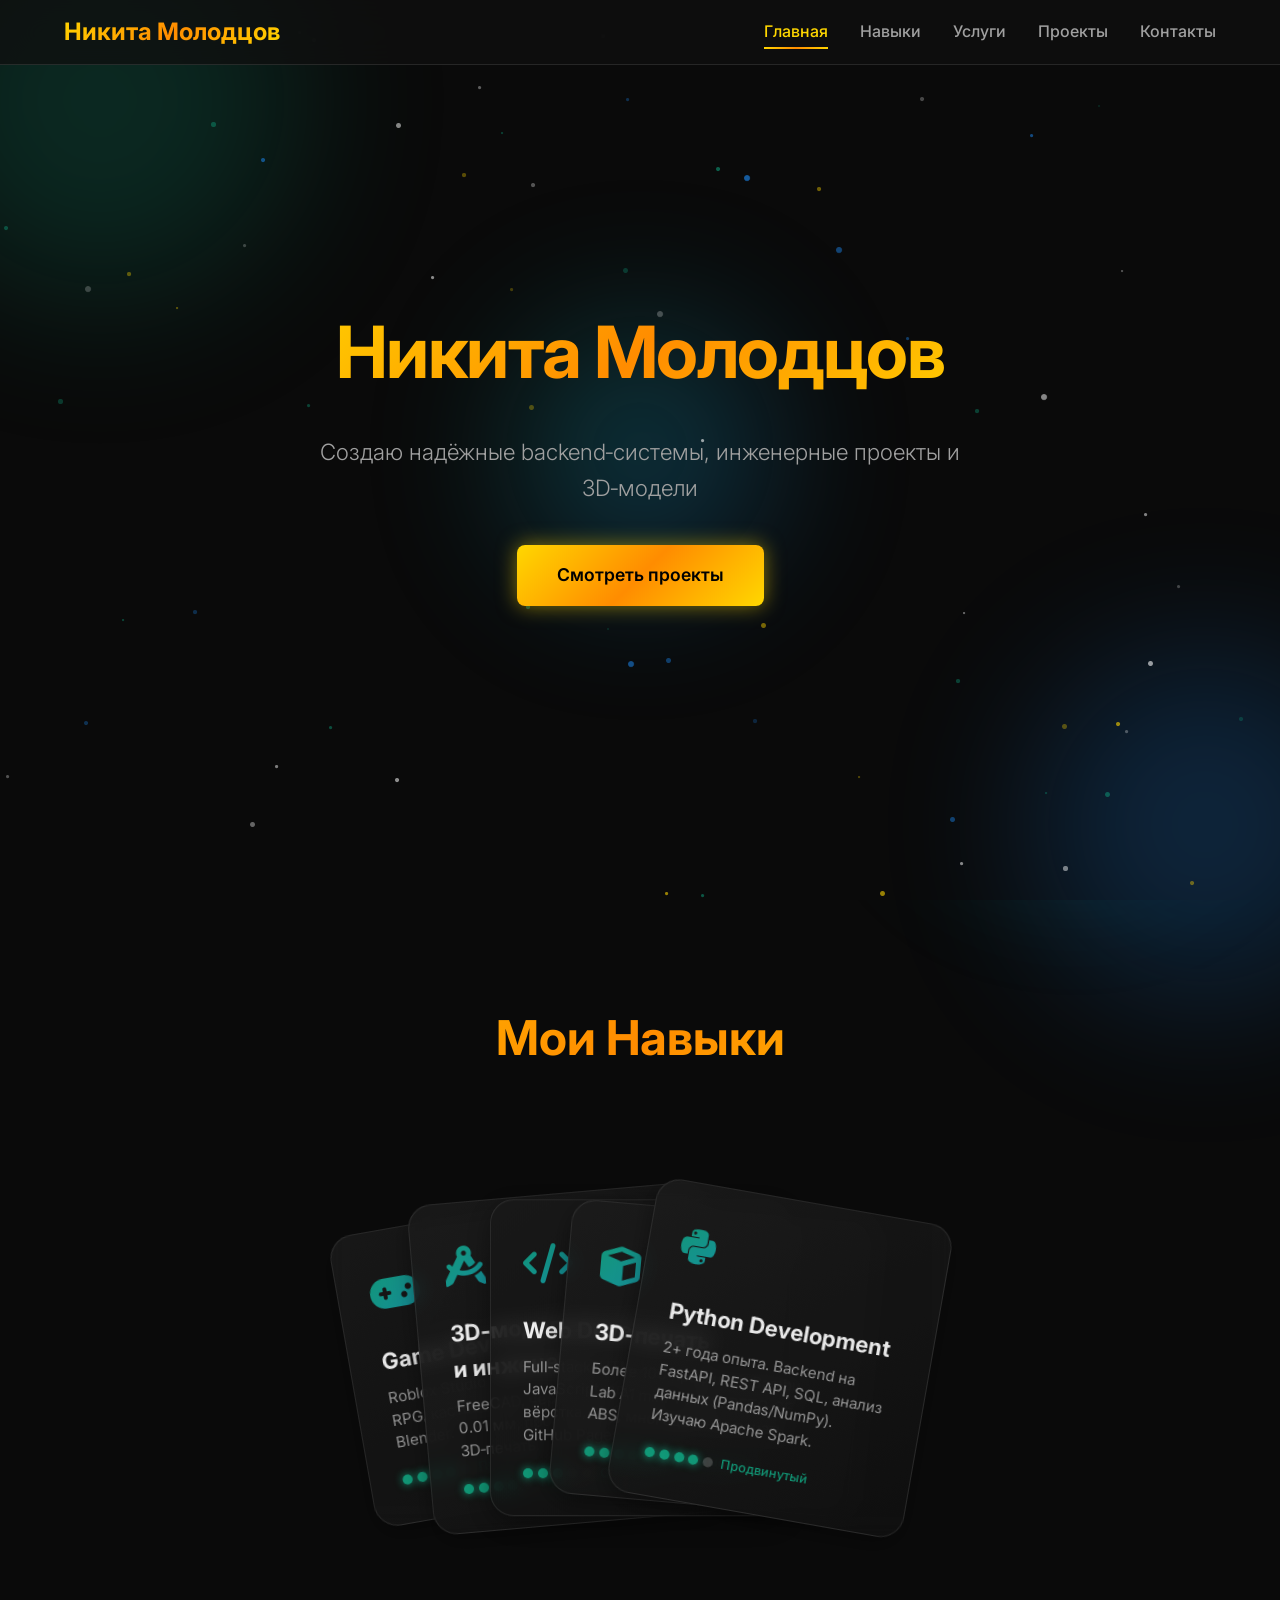
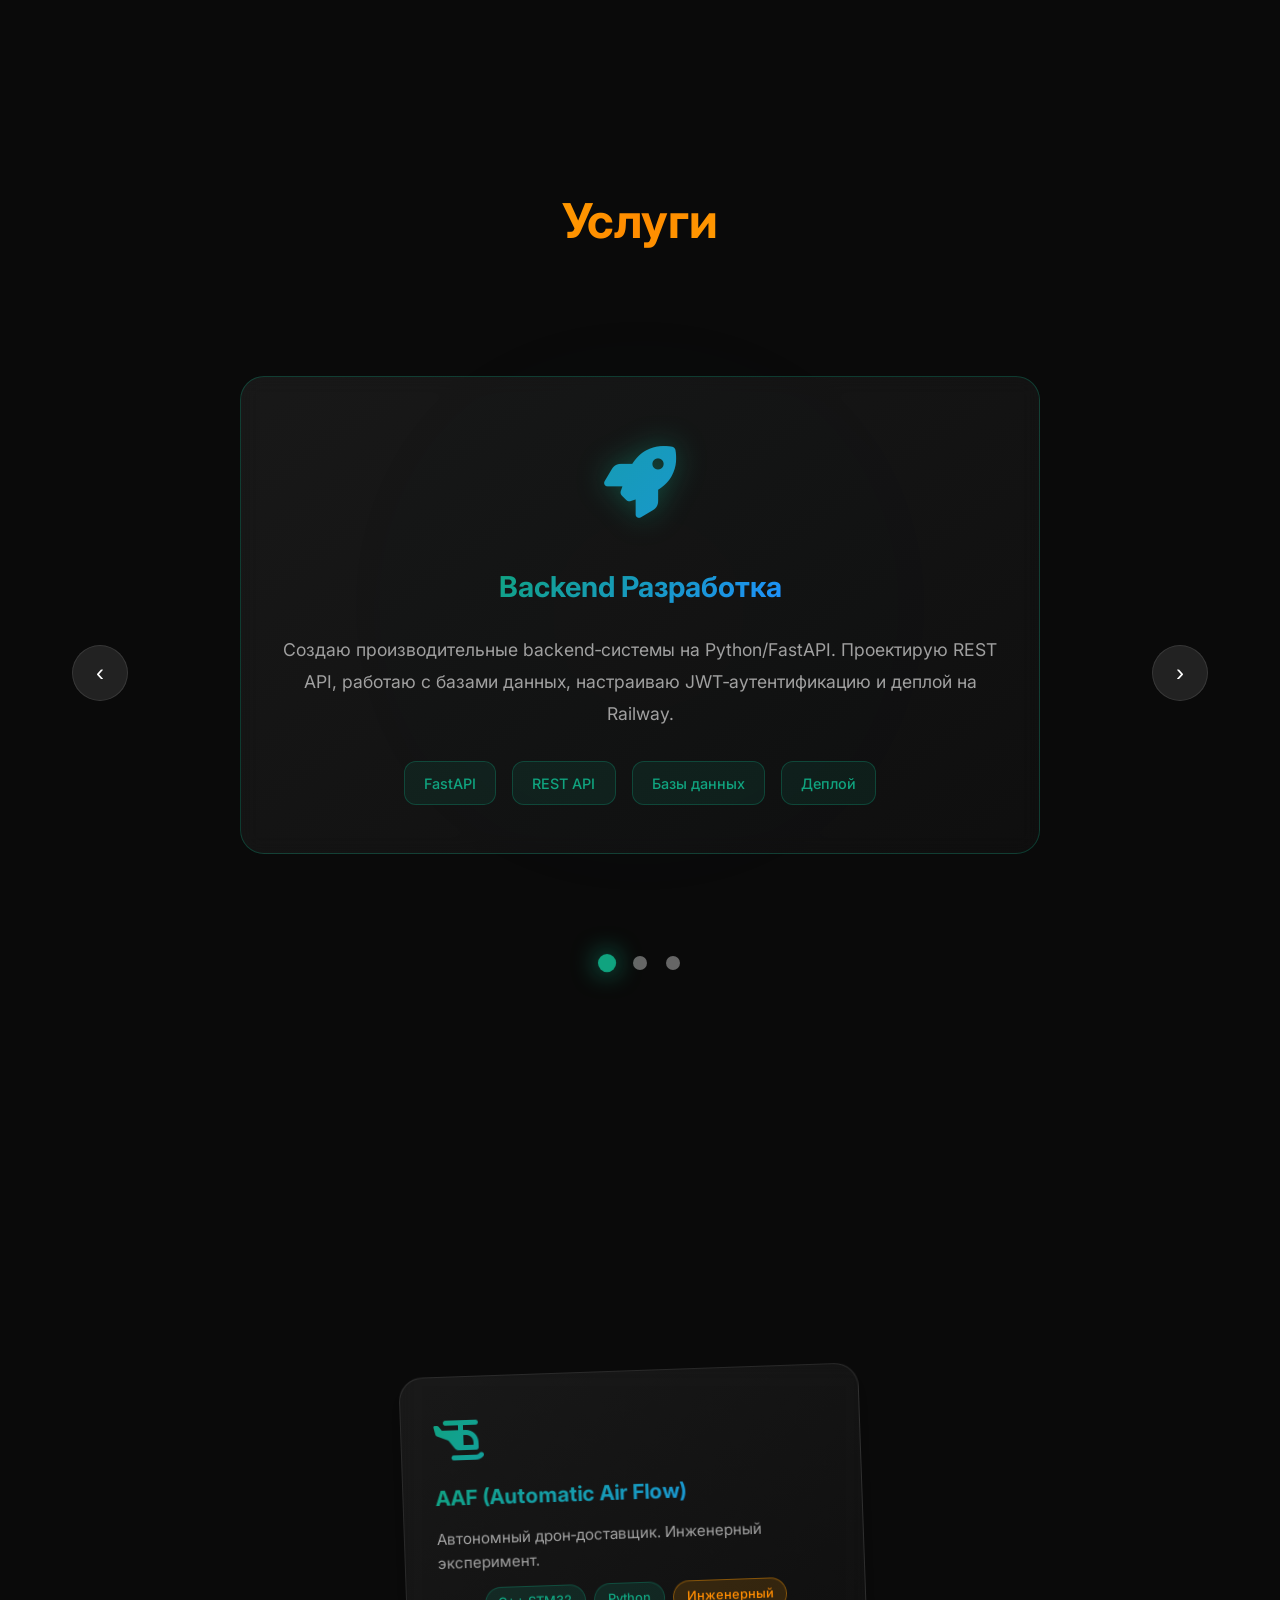
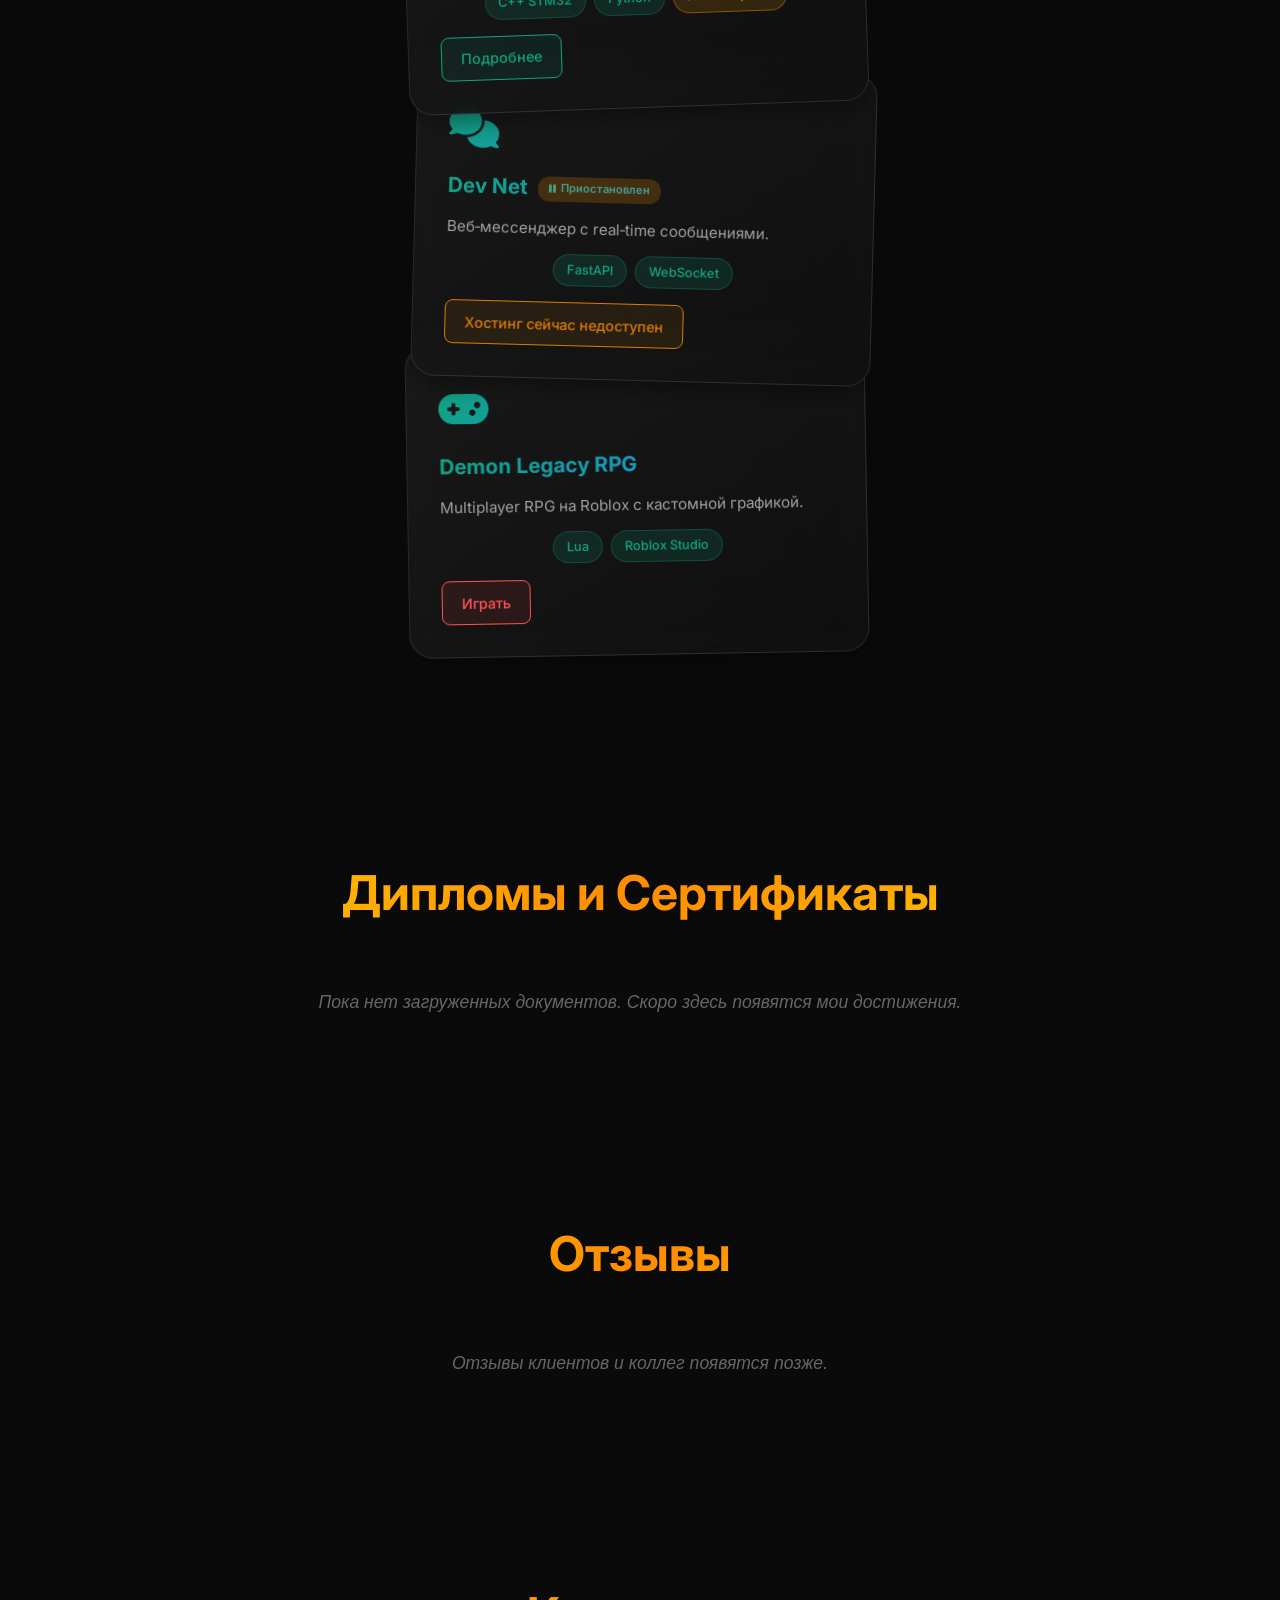
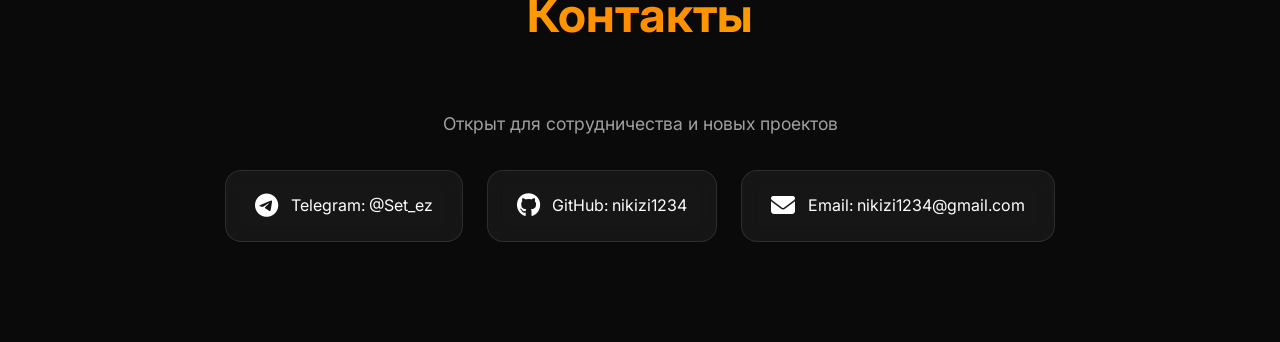
==== commit c5331cd5: "Add files via upload" ====
--- a/index.html
+++ b/index.html
@@ -165,6 +165,12 @@
                                 <div class="service-icon"><i class="fas fa-cube"></i></div>
                                 <h3>3D‑модели для печати</h3>
                                 <p>Разрабатываю 3D‑модели с точностью до 0.01 мм в FreeCAD. Оптимизирую под Bambu Lab, настраиваю профили в Bambu Studio, работаю с многоцветной печатью через AMS.</p>
+                                <!-- ЗАДАЧА 1: ссылка на Kwork внутри услуги 3D‑моделирование -->
+                                <div class="kwork-link-wrapper">
+                                    <a href="https://kwork.ru/user/set_promo" target="_blank" rel="noopener" class="kwork-link">
+                                        <i class="fas fa-external-link-alt"></i> Мой профиль на Kwork
+                                    </a>
+                                </div>
                                 <div class="service-features">
                                     <span class="service-feature">FreeCAD</span>
                                     <span class="service-feature">Kompas 3D</span>
--- a/style.css
+++ b/style.css
@@ -1242,4 +1242,134 @@
 
     .modal-header h2 { font-size: 1.3rem; }
     .contact-link { min-width: 200px; padding: 0.8rem 1.2rem; }
-}+}
+
+/* =============================================
+   ДОРАБОТКИ ПО ЗАДАНИЮ
+   ============================================= */
+
+/* --- ЗАДАЧА 1: Ссылка на Kwork --- */
+.kwork-link-wrapper {
+    margin: 1rem 0 1.5rem;
+}
+
+.kwork-link {
+    display: inline-flex;
+    align-items: center;
+    gap: 0.5rem;
+    padding: 0.6rem 1.2rem;
+    background: rgba(16,163,127,0.1);
+    border: 1px solid rgba(16,163,127,0.3);
+    border-radius: var(--radius-sm);
+    color: var(--clr-primary);
+    text-decoration: none;
+    font-weight: 500;
+    font-size: 0.95rem;
+    transition: all 0.3s;
+}
+
+.kwork-link:hover {
+    background: var(--clr-primary);
+    color: #fff;
+    transform: translateY(-2px);
+    box-shadow: var(--shadow-glow);
+}
+
+/* --- ЗАДАЧА 2: Центрирование подзаголовка контактов --- */
+.contacts-subtitle {
+    text-align: center; /* центрируем текст по заданию */
+}
+
+/* --- ЗАДАЧА 2: Увеличение отступов у карусели услуг --- */
+.services-carousel {
+    padding: 60px 0; /* увеличиваем внутренние отступы сверху/снизу, чтобы тени/анимации не обрезались */
+    /* overflow: hidden оставлен, иначе карусель сломается; padding даёт воздух для теней */
+}
+
+/* --- ЗАДАЧА 3: Glassmorphism (жидкое стекло) ---
+   Свойства скопированы из .skill-card-fan и адаптированы.
+   Применяем к карточкам проектов, шапке, карточкам услуг, модалке и контактам. */
+
+/* Карточки проектов — усиливаем/подтверждаем стеклянный эффект */
+.projects-stack .project-card {
+    background: var(--gradient-surface);
+    border: 1px solid var(--clr-border);
+    border-radius: var(--radius-lg);
+    backdrop-filter: blur(10px);
+    -webkit-backdrop-filter: blur(10px);
+    box-shadow: var(--shadow-md);
+}
+
+/* Верхняя панель (навигация) — делаем чуть прозрачнее для эффекта стекла */
+.header {
+    background: rgba(15,15,15,0.75);
+    backdrop-filter: blur(20px);
+    -webkit-backdrop-filter: blur(20px);
+    border-bottom: 1px solid var(--clr-border);
+}
+
+.header.scrolled {
+    background: rgba(15,15,15,0.9);
+}
+
+/* Карточки услуг — приводим фон к единому glassmorphism */
+.service-content {
+    background: var(--gradient-surface);
+    border: 1px solid rgba(16,163,127,0.3);
+    backdrop-filter: blur(10px);
+    -webkit-backdrop-filter: blur(10px);
+}
+
+/* Модальное окно — добавляем стеклянный эффект */
+.modal {
+    background: rgba(26,26,26,0.85);
+    backdrop-filter: blur(20px);
+    -webkit-backdrop-filter: blur(20px);
+    border: 1px solid var(--clr-border);
+}
+
+/* Контактные ссылки — подтверждаем/усиливаем стекло */
+.contact-link {
+    background: rgba(255,255,255,0.05);
+    backdrop-filter: blur(10px);
+    -webkit-backdrop-filter: blur(10px);
+    border: 1px solid var(--clr-border);
+}
+
+/* --- ЗАДАЧА 4: Анимированный фон с сияющими точками (частицы) --- */
+.particles-container {
+    position: fixed;
+    top: 0;
+    left: 0;
+    width: 100%;
+    height: 100%;
+    z-index: -1;
+    pointer-events: none;
+    overflow: hidden;
+}
+
+.particle {
+    position: absolute;
+    border-radius: 50%;
+    will-change: opacity, transform; /* оптимизация рендера */
+    animation-name: particleFloat;
+    animation-timing-function: linear;
+    animation-iteration-count: infinite;
+}
+
+@keyframes particleFloat {
+    0% {
+        opacity: 0;
+        transform: scale(0) translate(0, 0);
+    }
+    15% {
+        opacity: 1;
+    }
+    85% {
+        opacity: 1;
+    }
+    100% {
+        opacity: 0;
+        transform: scale(1.8) translate(var(--tx, 20px), var(--ty, -20px));
+    }
+}
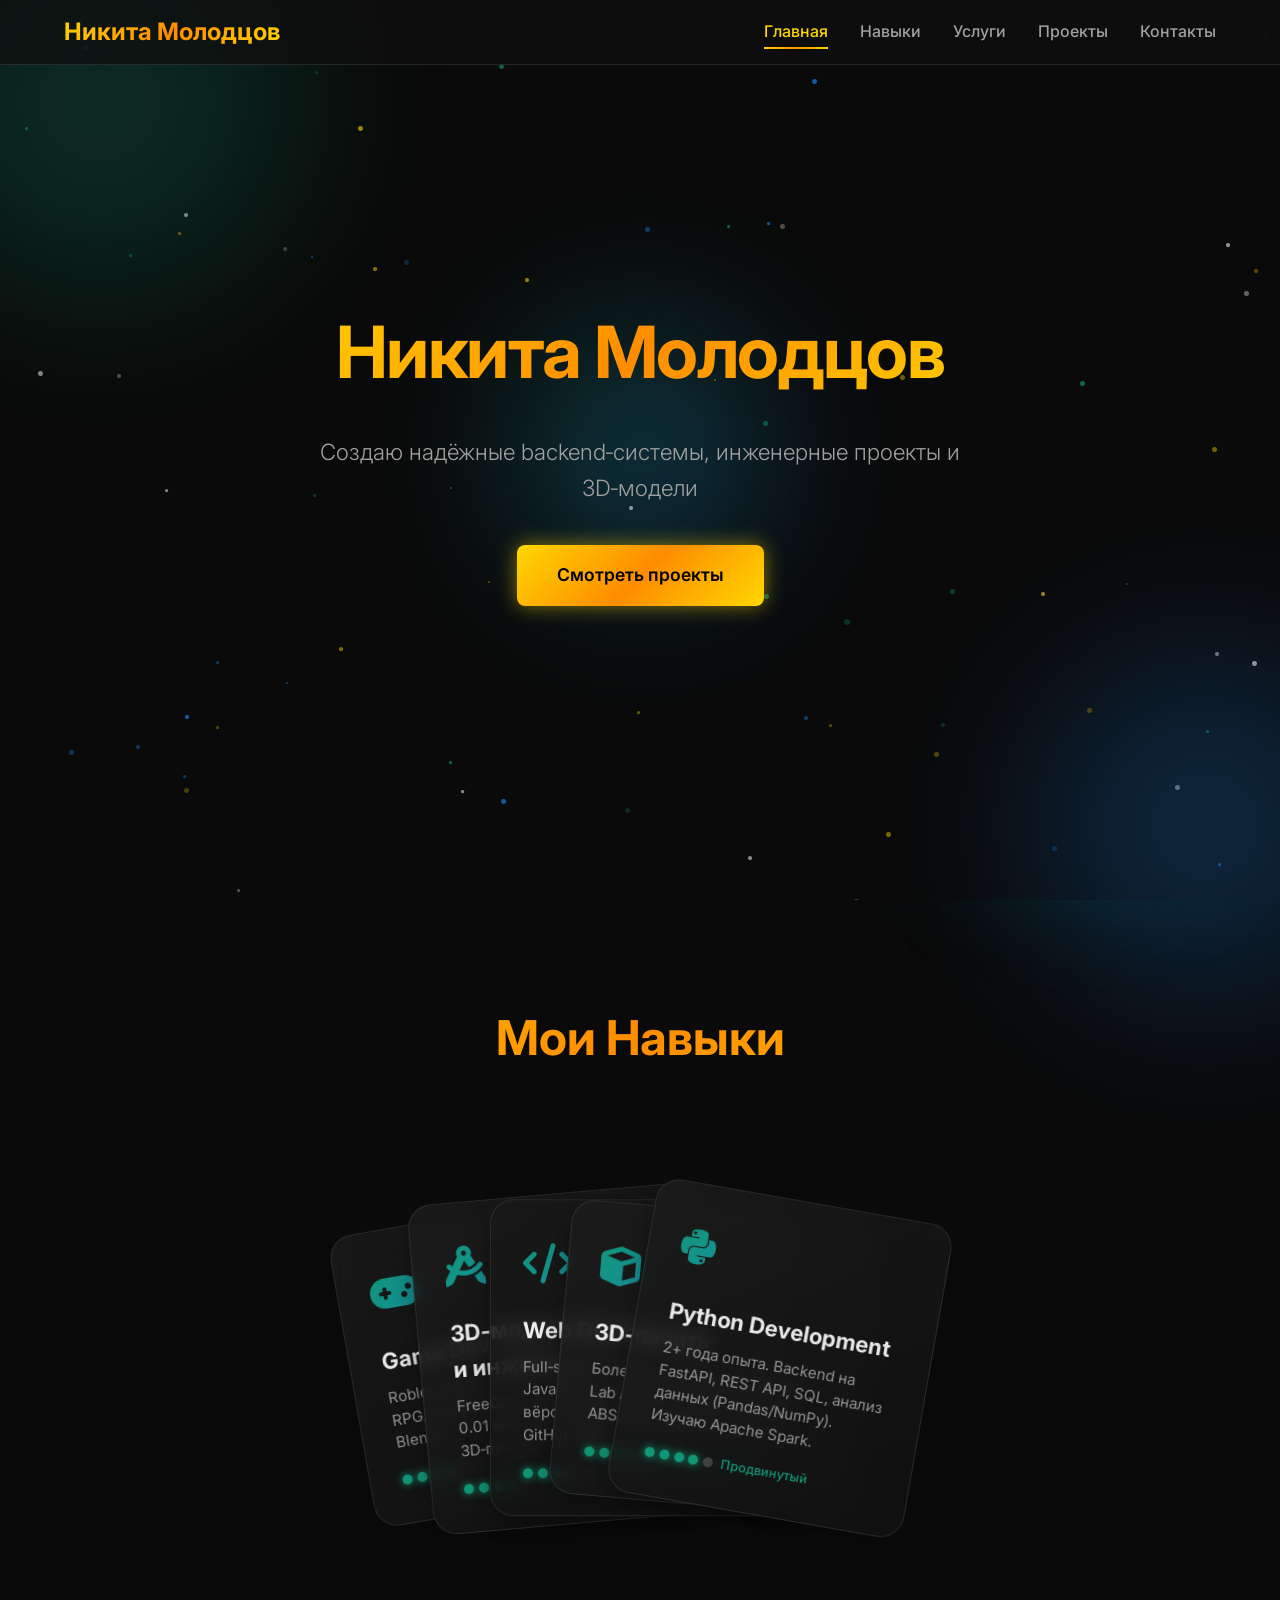
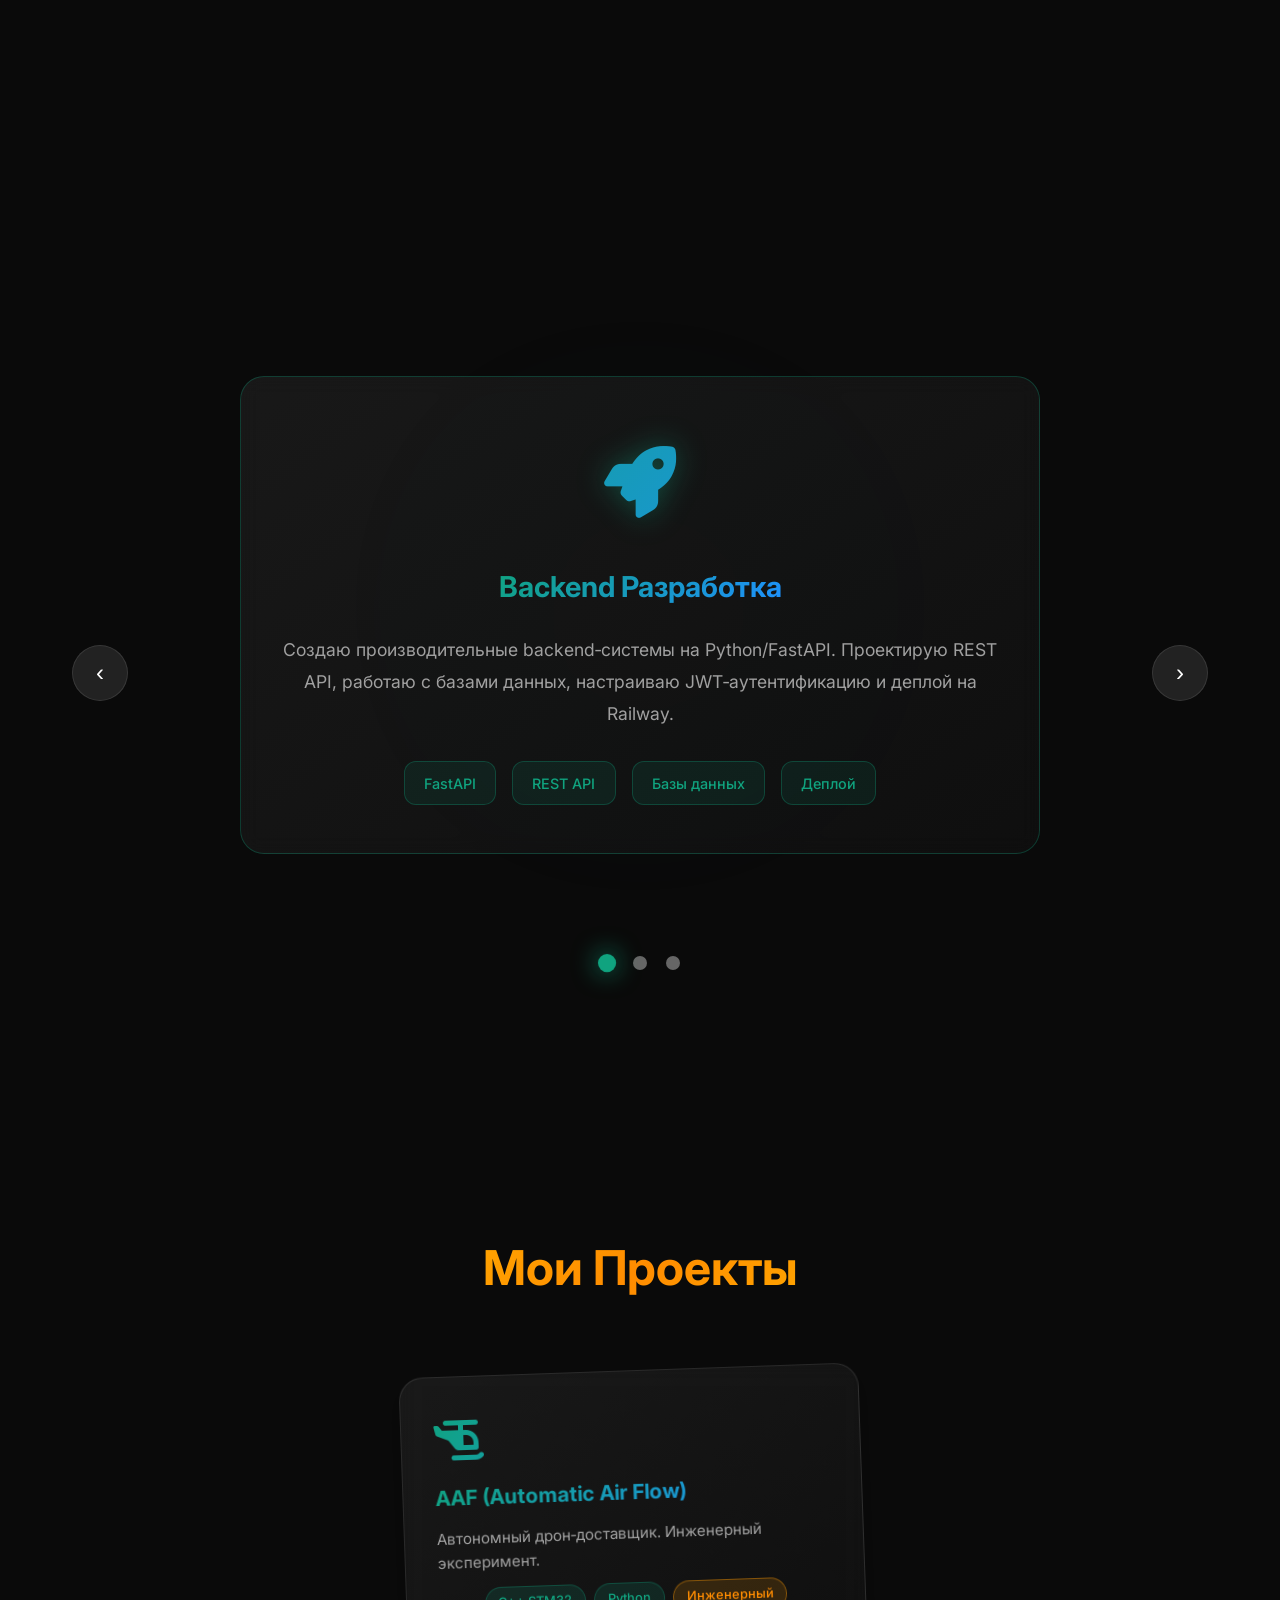
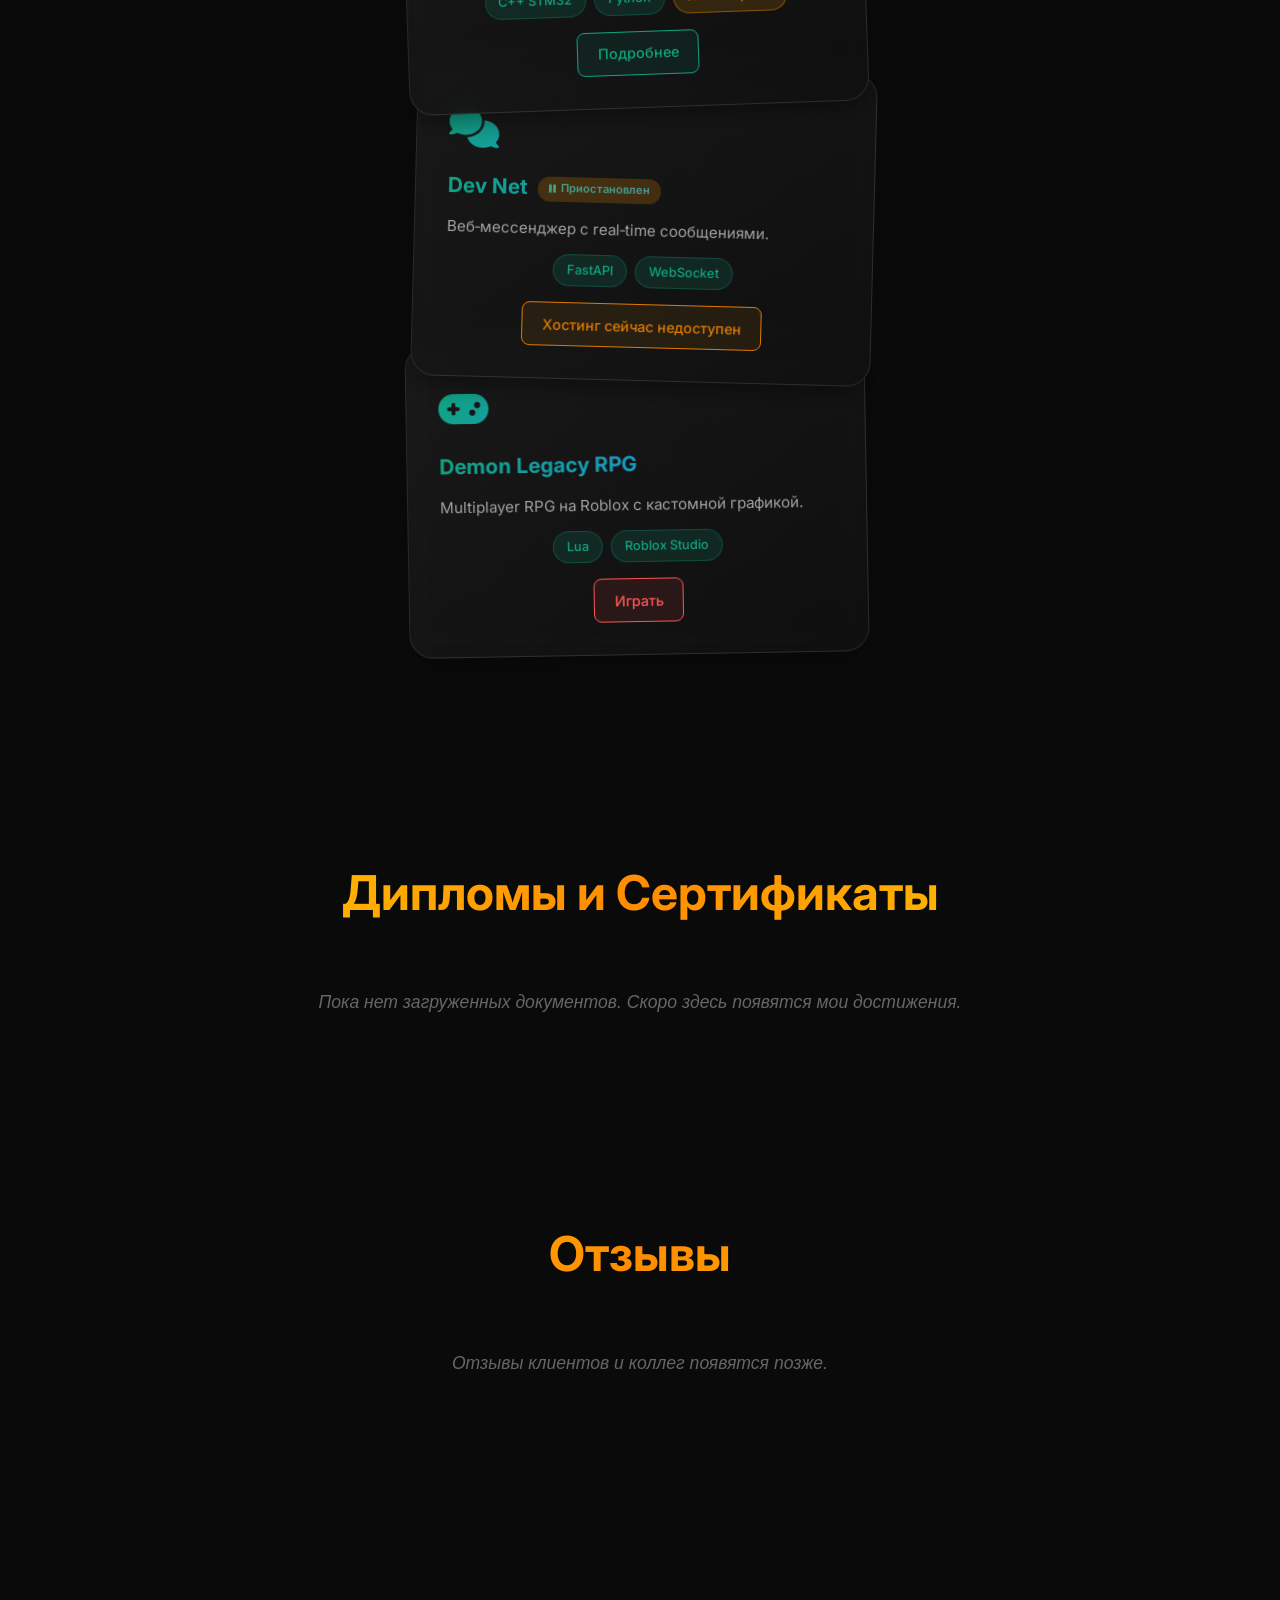
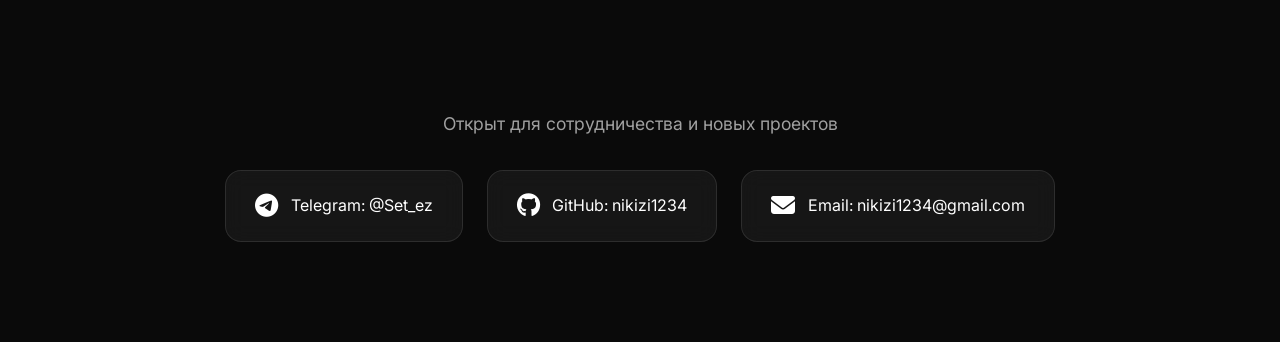
==== commit bd1849ee: "Update index.html" ====
--- a/index.html
+++ b/index.html
@@ -167,7 +167,7 @@
                                 <p>Разрабатываю 3D‑модели с точностью до 0.01 мм в FreeCAD. Оптимизирую под Bambu Lab, настраиваю профили в Bambu Studio, работаю с многоцветной печатью через AMS.</p>
                                 <!-- ЗАДАЧА 1: ссылка на Kwork внутри услуги 3D‑моделирование -->
                                 <div class="kwork-link-wrapper">
-                                    <a href="https://kwork.ru/user/set_promo" target="_blank" rel="noopener" class="kwork-link">
+                                    <a href="https://clck.su/WDgPL" target="_blank" rel="noopener" class="kwork-link">
                                         <i class="fas fa-external-link-alt"></i> Мой профиль на Kwork
                                     </a>
                                 </div>
@@ -307,4 +307,4 @@
 
     <script src="script.js"></script>
 </body>
-</html>+</html>
--- a/style.css
+++ b/style.css
@@ -795,10 +795,11 @@
 
 .project-links {
     margin-top: 1rem;
+    text-align: center;  /* центрируем содержимое */
 }
 
 .project-link {
-    display: inline-block;
+    display: inline-block;  /* позволяет применять padding/margin, но остаётся в потоке текста */
     padding: 0.6rem 1.2rem;
     border: 1px solid var(--clr-primary);
     border-radius: var(--radius-sm);
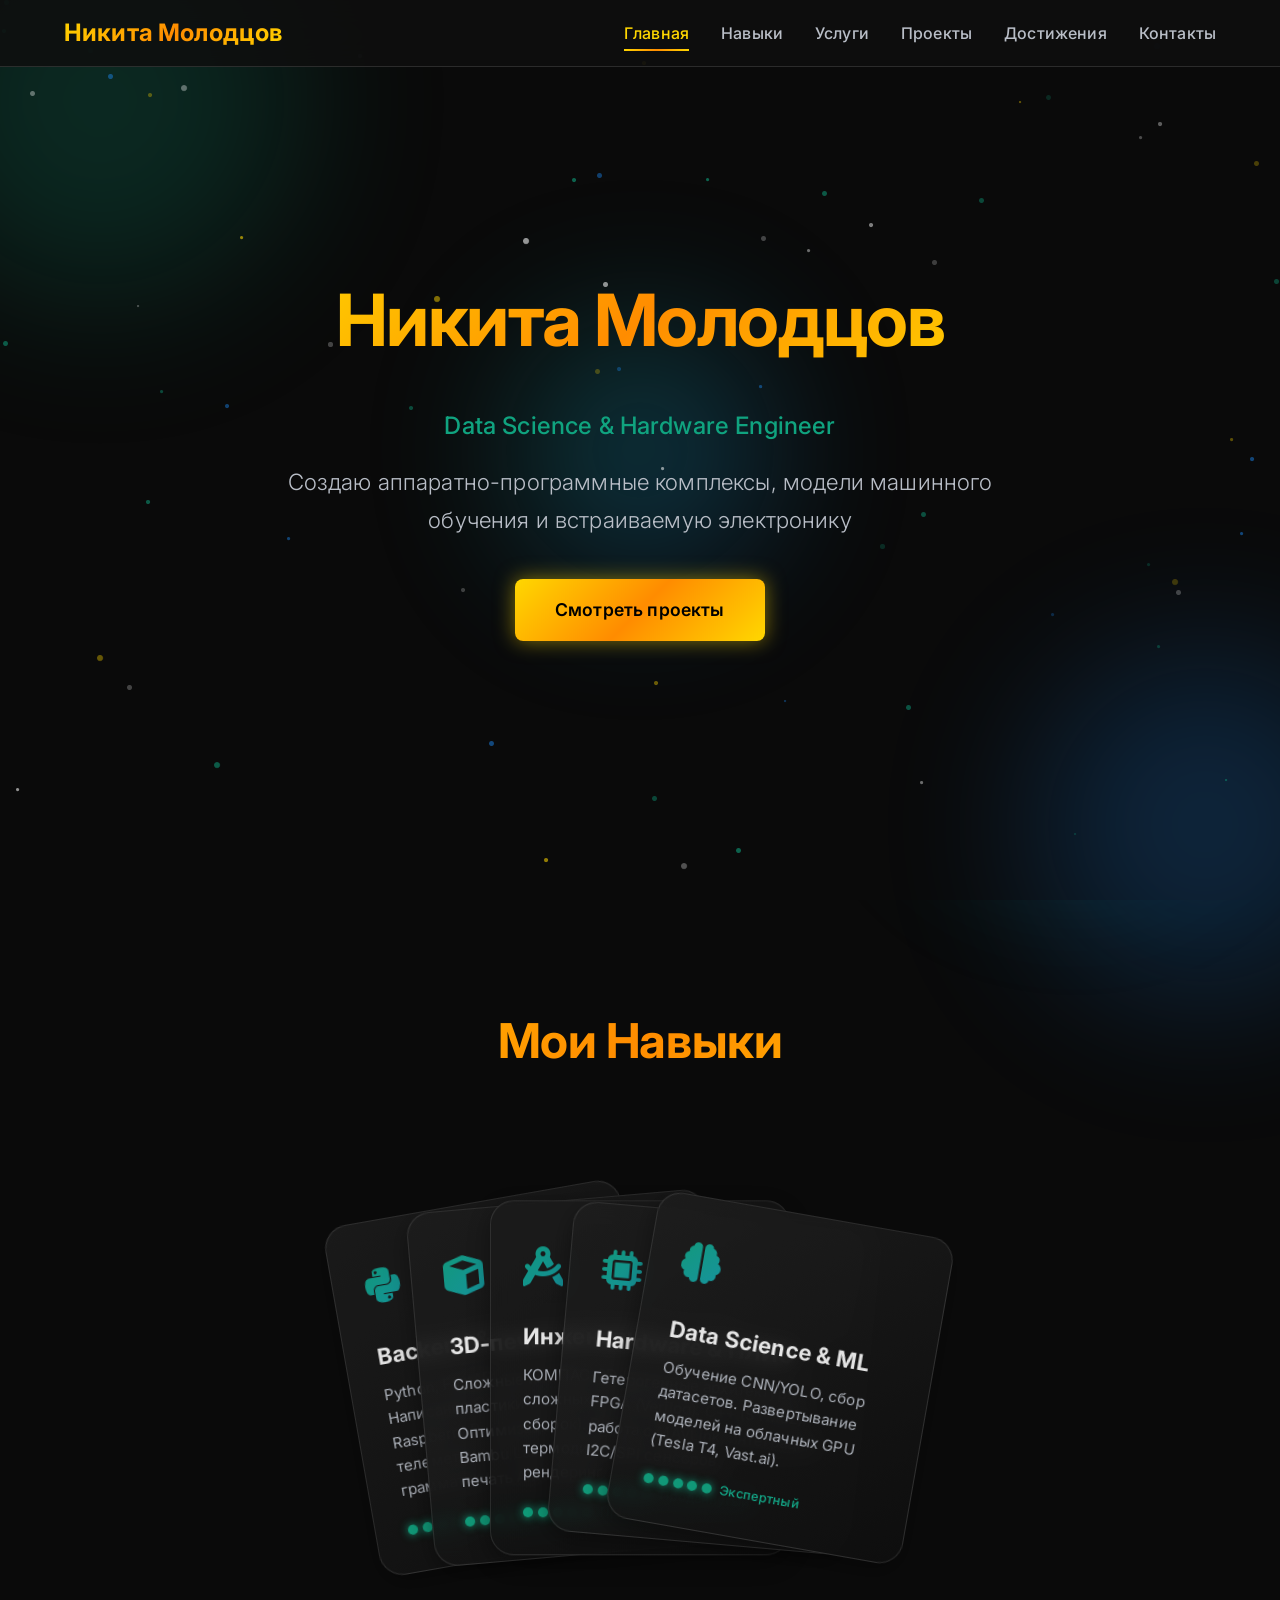
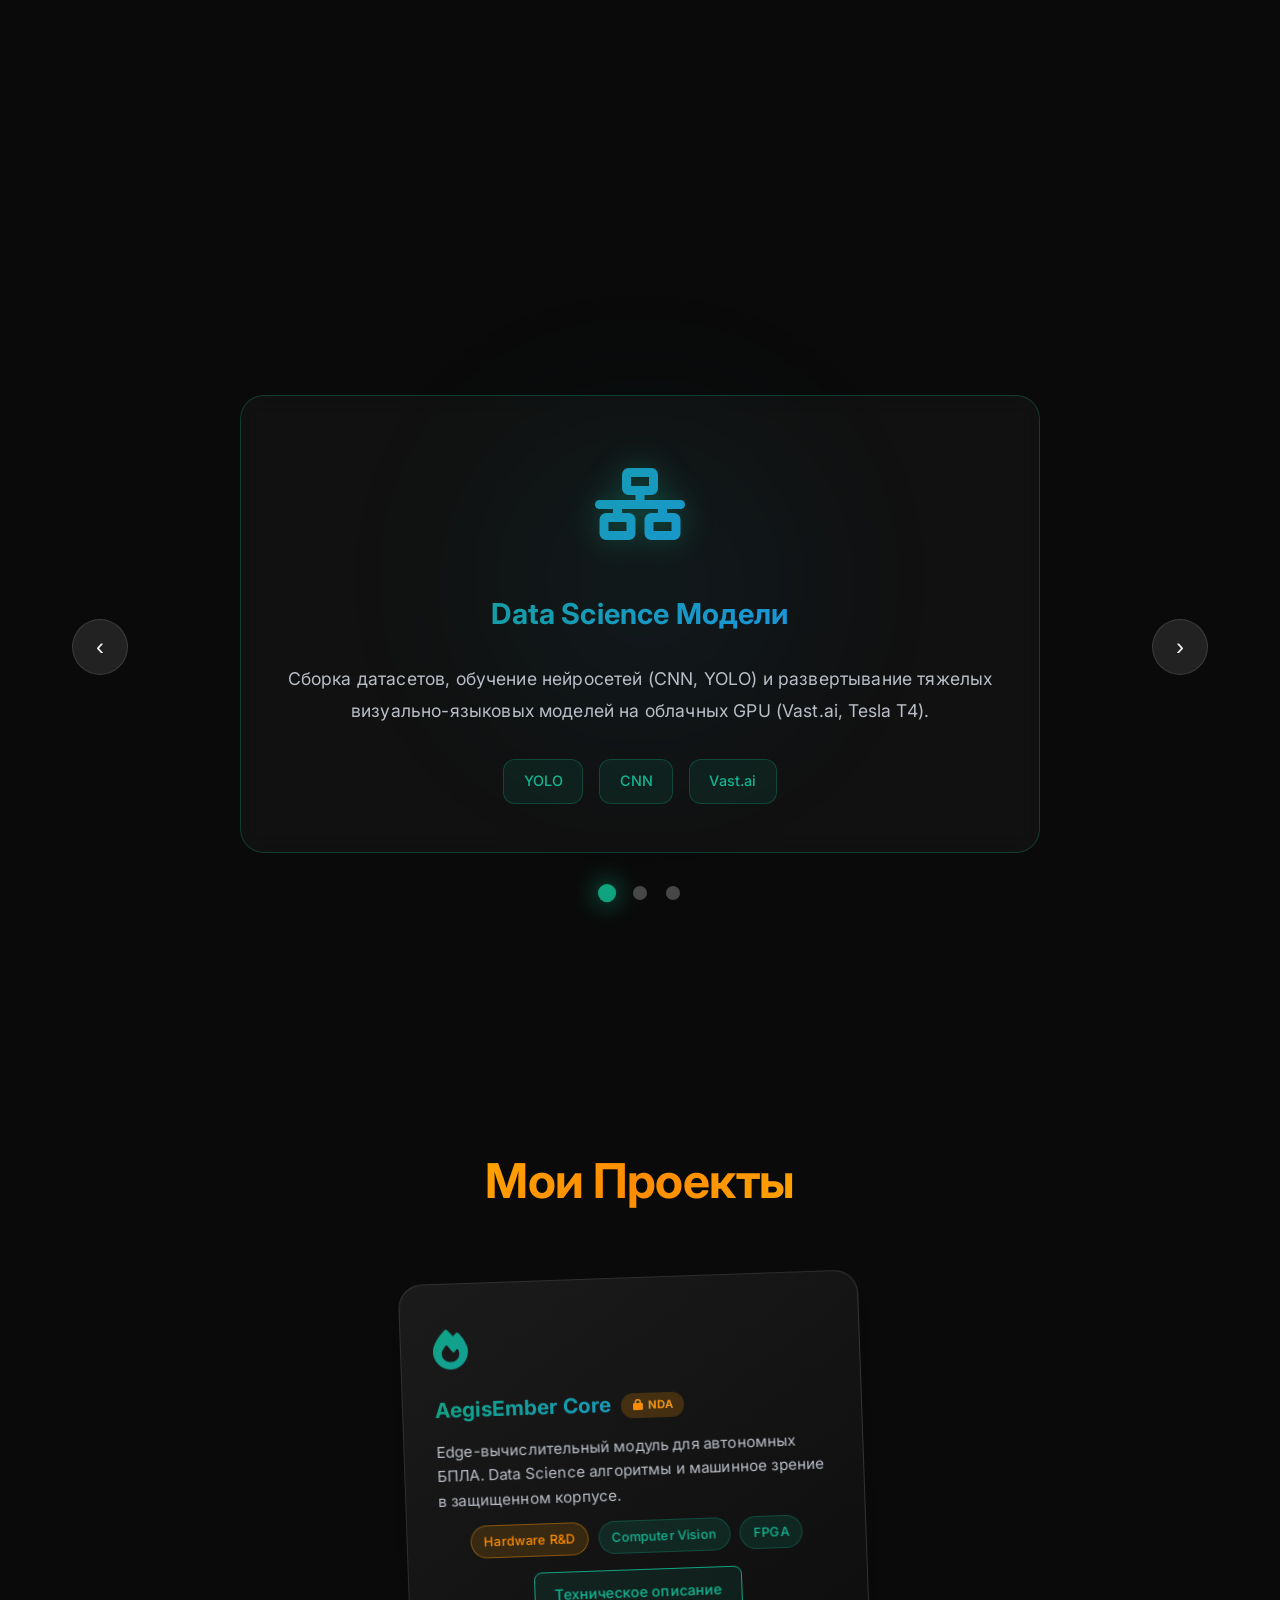
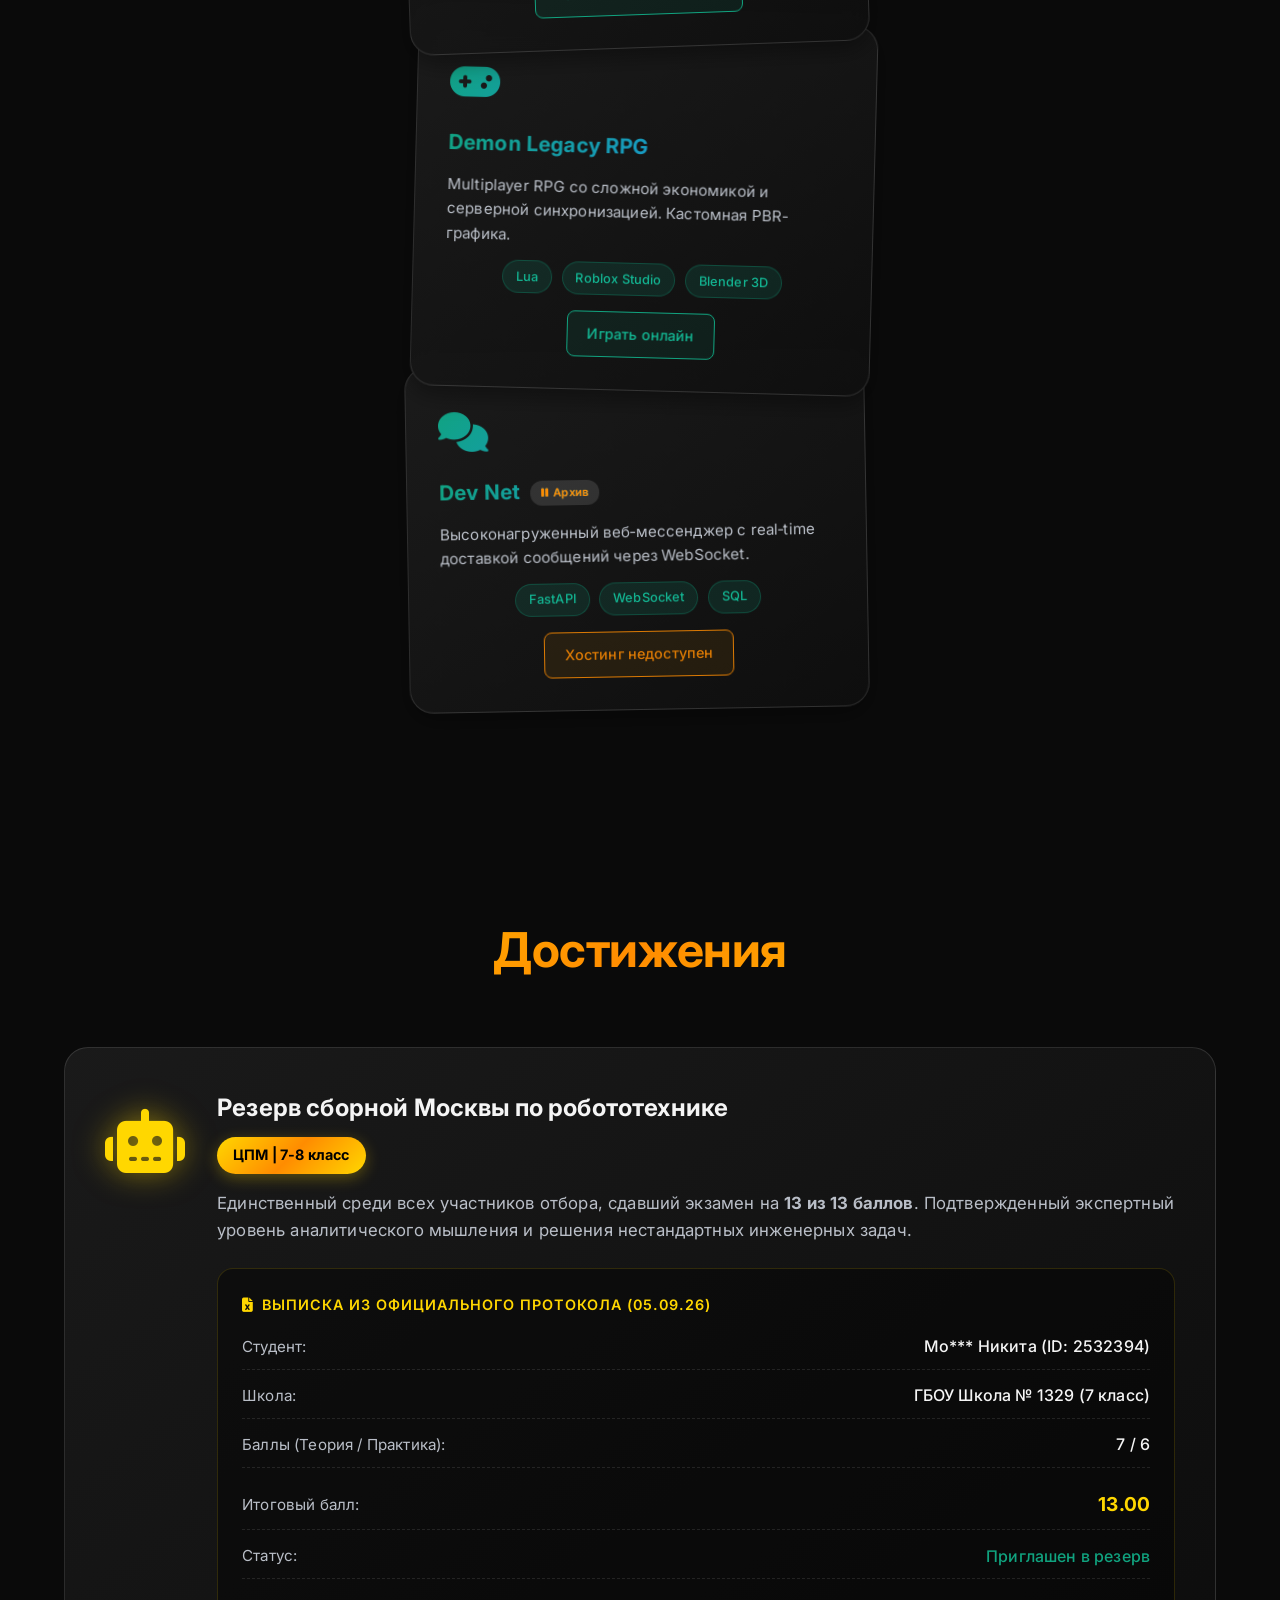
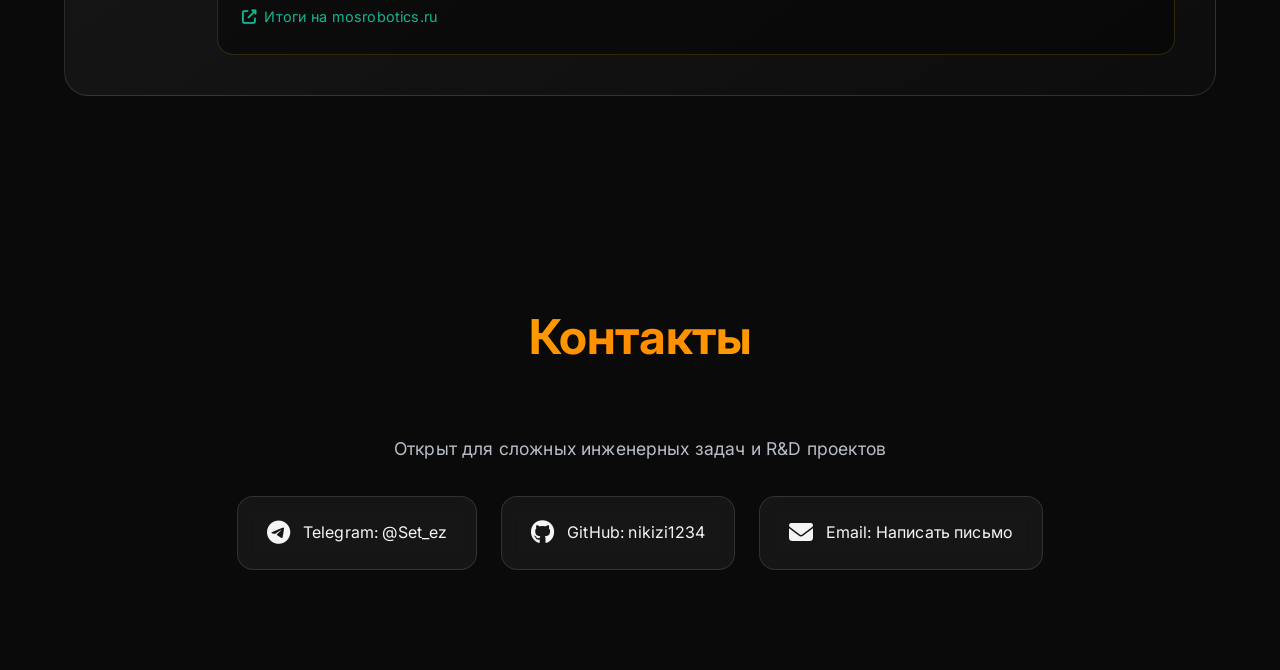
==== commit 336fcfc8: "Add files via upload" ====
--- a/index.html
+++ b/index.html
@@ -3,7 +3,11 @@
 <head>
     <meta charset="UTF-8">
     <meta name="viewport" content="width=device-width, initial-scale=1.0">
-    <title>Никита Молодцов — FullStack Developer</title>
+    <meta name="description" content="Никита Молодцов — Data Science & Hardware Engineer. Аппаратно-программные комплексы, модели машинного обучения и встраиваемая электроника.">
+    <meta name="theme-color" content="#0a0a0a">
+    <title>Никита Молодцов — Data Science & Hardware Engineer</title>
+    <link rel="preconnect" href="https://fonts.googleapis.com">
+    <link rel="preconnect" href="https://fonts.gstatic.com" crossorigin>
     <link href="https://fonts.googleapis.com/css2?family=Inter:wght@300;400;500;600;700&display=swap" rel="stylesheet">
     <link rel="stylesheet" href="https://cdnjs.cloudflare.com/ajax/libs/font-awesome/6.4.0/css/all.min.css">
     <link rel="stylesheet" href="style.css">
@@ -15,14 +19,15 @@
     <header class="header" id="header">
         <nav class="nav" aria-label="Основное меню">
             <div class="logo">Никита Молодцов</div>
-            <ul class="nav-links" id="navLinks" role="list">
-                <li role="none"><a role="menuitem" data-section="home" onclick="scrollToSection('home')" class="active">Главная</a></li>
-                <li role="none"><a role="menuitem" data-section="skills" onclick="scrollToSection('skills')">Навыки</a></li>
-                <li role="none"><a role="menuitem" data-section="services" onclick="scrollToSection('services')">Услуги</a></li>
-                <li role="none"><a role="menuitem" data-section="projects" onclick="scrollToSection('projects')">Проекты</a></li>
-                <li role="none"><a role="menuitem" data-section="contacts" onclick="scrollToSection('contacts')">Контакты</a></li>
+            <ul class="nav-links" id="navLinks">
+                <li><a href="#home" data-section="home" onclick="scrollToSection('home'); return false;" class="active">Главная</a></li>
+                <li><a href="#skills" data-section="skills" onclick="scrollToSection('skills'); return false;">Навыки</a></li>
+                <li><a href="#services" data-section="services" onclick="scrollToSection('services'); return false;">Услуги</a></li>
+                <li><a href="#projects" data-section="projects" onclick="scrollToSection('projects'); return false;">Проекты</a></li>
+                <li><a href="#diplomas" data-section="diplomas" onclick="scrollToSection('diplomas'); return false;">Достижения</a></li>
+                <li><a href="#contacts" data-section="contacts" onclick="scrollToSection('contacts'); return false;">Контакты</a></li>
             </ul>
-            <button class="mobile-menu-btn" id="mobileMenuBtn" aria-label="Открыть меню" aria-expanded="false">
+            <button class="mobile-menu-btn" id="mobileMenuBtn" aria-label="Открыть меню" aria-expanded="false" aria-controls="navLinks">
                 <i class="fas fa-bars"></i>
             </button>
         </nav>
@@ -34,8 +39,9 @@
             <div class="container">
                 <div class="home-content fade-in">
                     <h1>Никита Молодцов</h1>
-                    <p>Создаю надёжные backend‑системы, инженерные проекты и 3D‑модели</p>
-                    <a href="javascript:void(0)" onclick="scrollToSection('projects')" class="cta-button">
+                    <p style="font-size: 1.5rem; color: var(--clr-primary); font-weight: 500; margin-bottom: 1rem;">Data Science &amp; Hardware Engineer</p>
+                    <p>Создаю аппаратно-программные комплексы, модели машинного обучения и встраиваемую электронику</p>
+                    <a href="#projects" onclick="scrollToSection('projects'); return false;" class="cta-button">
                         Смотреть проекты
                     </a>
                 </div>
@@ -46,154 +52,116 @@
         <section class="section" id="skills">
             <div class="container">
                 <h2 class="fade-in">Мои Навыки</h2>
-                <!-- Веер для ПК -->
                 <div class="skills-fan" aria-hidden="true">
-                    <div class="skill-card skill-card-fan" style="--i: 4;">
+
+                    <div class="skill-card-fan premium-hover-effect" style="--i: 4;">
+                        <div class="skill-icon"><i class="fas fa-brain"></i></div>
+                        <h3>Data Science &amp; ML</h3>
+                        <p>Обучение CNN/YOLO, сбор датасетов. Развертывание моделей на облачных GPU (Tesla T4, Vast.ai).</p>
+                        <div class="skill-level">
+                            <div class="level-dots"><span class="dot active"></span><span class="dot active"></span><span class="dot active"></span><span class="dot active"></span><span class="dot active"></span></div>
+                            <span class="level-text">Экспертный</span>
+                        </div>
+                    </div>
+
+                    <div class="skill-card-fan premium-hover-effect" style="--i: 3;">
+                        <div class="skill-icon"><i class="fas fa-microchip"></i></div>
+                        <h3>Hardware &amp; ПЛИС</h3>
+                        <p>Гетерогенные архитектуры, FPGA (Verilog). C++ (STM32), работа с MAVLink, интеграция I2C/SPI сенсоров.</p>
+                        <div class="skill-level">
+                            <div class="level-dots"><span class="dot active"></span><span class="dot active"></span><span class="dot active"></span><span class="dot active"></span><span class="dot active"></span></div>
+                            <span class="level-text">Продвинутый</span>
+                        </div>
+                    </div>
+
+                    <div class="skill-card-fan premium-hover-effect" style="--i: 2;">
+                        <div class="skill-icon"><i class="fas fa-drafting-compass"></i></div>
+                        <h3>Инженерия &amp; САПР</h3>
+                        <p>КОМПАС-3D (проектирование сложных многокомпонентных сборок). Расчет термодинамики и PBR-рендеринг.</p>
+                        <div class="skill-level">
+                            <div class="level-dots"><span class="dot active"></span><span class="dot active"></span><span class="dot active"></span><span class="dot active"></span><span class="dot active"></span></div>
+                            <span class="level-text">Продвинутый</span>
+                        </div>
+                    </div>
+
+                    <div class="skill-card-fan premium-hover-effect" style="--i: 1;">
+                        <div class="skill-icon"><i class="fas fa-cube"></i></div>
+                        <h3>3D‑печать (FDM)</h3>
+                        <p>Сложные инженерные пластики (PETG-CF, ABS). Оптимизация профилей под Bambu Lab, многоцветная печать AMS.</p>
+                        <div class="skill-level">
+                            <div class="level-dots"><span class="dot active"></span><span class="dot active"></span><span class="dot active"></span><span class="dot active"></span><span class="dot active"></span><span class="dot active"></span></div>
+                            <span class="level-text">Наивысший</span>
+                        </div>
+                    </div>
+
+                    <div class="skill-card-fan premium-hover-effect" style="--i: 0;">
                         <div class="skill-icon"><i class="fab fa-python"></i></div>
-                        <h3>Python Development</h3>
-                        <p>2+ года опыта. Backend на FastAPI, REST API, SQL, анализ данных (Pandas/NumPy). Изучаю Apache Spark.</p>
-                        <div class="skill-level">
-                            <div class="level-dots">
-                                <span class="dot active"></span><span class="dot active"></span><span class="dot active"></span><span class="dot active"></span><span class="dot"></span>
-                            </div>
-                            <span class="level-text">Продвинутый</span>
-                        </div>
-                    </div>
-                    <div class="skill-card skill-card-fan" style="--i: 3;">
-                        <div class="skill-icon"><i class="fas fa-cube"></i></div>
-                        <h3>3D‑печать</h3>
-                        <p>Более 100 профилей, Bambu Lab A1 mini + AMS. PETG‑CF, ABS, многоцветная печать.</p>
-                        <div class="skill-level">
-                            <div class="level-dots">
-                                <span class="dot active"></span><span class="dot active"></span><span class="dot active"></span><span class="dot active"></span><span class="dot active"></span><span class="dot active"></span>
-                            </div>
-                            <span class="level-text">Наивысший</span>
-                        </div>
-                    </div>
-                    <div class="skill-card skill-card-fan" style="--i: 2;">
-                        <div class="skill-icon"><i class="fas fa-code"></i></div>
-                        <h3>Web Development</h3>
-                        <p>Full‑stack: HTML5, CSS3, JavaScript, адаптивная вёрстка, MySQL, деплой на GitHub Pages.</p>
-                        <div class="skill-level">
-                            <div class="level-dots">
-                                <span class="dot active"></span><span class="dot active"></span><span class="dot active"></span><span class="dot"></span><span class="dot"></span>
-                            </div>
+                        <h3>Backend &amp; Scripting</h3>
+                        <p>Python, FastAPI, SQL. Написание Оркестраторов для Raspberry Pi, обработка телеметрии и GBNF-грамматики.</p>
+                        <div class="skill-level">
+                            <div class="level-dots"><span class="dot active"></span><span class="dot active"></span><span class="dot active"></span><span class="dot active"></span><span class="dot"></span></div>
                             <span class="level-text">Средний</span>
                         </div>
                     </div>
-                    <div class="skill-card skill-card-fan" style="--i: 1;">
-                        <div class="skill-icon"><i class="fas fa-drafting-compass"></i></div>
-                        <h3>3D‑моделирование и инженерия</h3>
-                        <p>FreeCAD, чертежи с точностью 0.01 мм, проектирование под 3D‑печать.</p>
-                        <div class="skill-level">
-                            <div class="level-dots">
-                                <span class="dot active"></span><span class="dot active"></span><span class="dot active"></span><span class="dot active"></span><span class="dot"></span>
-                            </div>
-                            <span class="level-text">Продвинутый</span>
-                        </div>
-                    </div>
-                    <div class="skill-card skill-card-fan" style="--i: 0;">
-                        <div class="skill-icon"><i class="fas fa-gamepad"></i></div>
-                        <h3>Game Development</h3>
-                        <p>Roblox Studio (Lua), multiplayer RPG, кастомная графика из Blender.</p>
-                        <div class="skill-level">
-                            <div class="level-dots">
-                                <span class="dot active"></span><span class="dot active"></span><span class="dot active"></span><span class="dot active"></span><span class="dot"></span>
-                            </div>
-                            <span class="level-text">Продвинутый</span>
-                        </div>
-                    </div>
-                </div>
-                <!-- Мобильная сетка (скрыта на ПК) -->
+
+                </div>
+                <!-- Мобильная сетка -->
                 <div class="skills-grid-mobile">
-                    <div class="skill-card">
-                        <div class="skill-icon"><i class="fab fa-python"></i></div>
-                        <h3>Python Development</h3>
-                        <p>2+ года опыта. Backend на FastAPI, REST API, SQL, анализ данных. Изучаю Spark.</p>
-                        <div class="skill-level"><div class="level-dots"><span class="dot active"></span><span class="dot active"></span><span class="dot active"></span><span class="dot active"></span><span class="dot"></span></div><span class="level-text">Продвинутый</span></div>
-                    </div>
-                    <div class="skill-card">
-                        <div class="skill-icon"><i class="fas fa-cube"></i></div>
-                        <h3>3D‑печать</h3>
-                        <p>Более 100 профилей, Bambu Lab A1 mini, AMS, PETG‑CF, ABS.</p>
-                        <div class="skill-level"><div class="level-dots"><span class="dot active"></span><span class="dot active"></span><span class="dot active"></span><span class="dot active"></span><span class="dot active"></span><span class="dot active"></span></div><span class="level-text">Наивысший</span></div>
-                    </div>
-                    <div class="skill-card">
-                        <div class="skill-icon"><i class="fas fa-code"></i></div>
-                        <h3>Web Development</h3>
-                        <p>Full‑stack: HTML5, CSS3, JavaScript, MySQL, GitHub Pages.</p>
-                        <div class="skill-level"><div class="level-dots"><span class="dot active"></span><span class="dot active"></span><span class="dot active"></span><span class="dot"></span><span class="dot"></span></div><span class="level-text">Средний</span></div>
-                    </div>
-                    <div class="skill-card">
-                        <div class="skill-icon"><i class="fas fa-drafting-compass"></i></div>
-                        <h3>3D‑моделирование</h3>
-                        <p>FreeCAD, точность 0.01 мм, чертежи для печати.</p>
-                        <div class="skill-level"><div class="level-dots"><span class="dot active"></span><span class="dot active"></span><span class="dot active"></span><span class="dot active"></span><span class="dot"></span></div><span class="level-text">Продвинутый</span></div>
-                    </div>
-                    <div class="skill-card">
-                        <div class="skill-icon"><i class="fas fa-gamepad"></i></div>
-                        <h3>Game Development</h3>
-                        <p>Roblox Studio, Lua, multiplayer RPG, кастомная графика.</p>
-                        <div class="skill-level"><div class="level-dots"><span class="dot active"></span><span class="dot active"></span><span class="dot active"></span><span class="dot active"></span><span class="dot"></span></div><span class="level-text">Продвинутый</span></div>
-                    </div>
-                </div>
-            </div>
-        </section>
-
-        <!-- Услуги (карусель) -->
+                    <div class="skill-card premium-hover-effect"><div class="skill-icon"><i class="fas fa-brain"></i></div><h3>Data Science</h3><p>Обучение YOLO/CNN, деплой моделей.</p></div>
+                    <div class="skill-card premium-hover-effect"><div class="skill-icon"><i class="fas fa-microchip"></i></div><h3>Hardware &amp; FPGA</h3><p>Встраиваемые системы, ПЛИС, STM32.</p></div>
+                    <div class="skill-card premium-hover-effect"><div class="skill-icon"><i class="fas fa-drafting-compass"></i></div><h3>САПР Инженерия</h3><p>КОМПАС-3D, интеграция электроники.</p></div>
+                    <div class="skill-card premium-hover-effect"><div class="skill-icon"><i class="fas fa-cube"></i></div><h3>3D-печать</h3><p>Bambu Lab A1 mini. Инженерные пластики.</p></div>
+                </div>
+            </div>
+        </section>
+
+        <!-- Услуги -->
         <section class="section services-section" id="services">
             <div class="container">
                 <h2 class="fade-in">Услуги</h2>
                 <div class="services-carousel">
                     <button class="carousel-nav prev" aria-label="Предыдущая услуга" onclick="moveServiceCarousel(-1)">‹</button>
                     <div class="services-track" id="servicesTrack">
-                        <div class="service-item" onclick="openServiceModal('backend')">
-                            <div class="service-content">
-                                <div class="service-icon"><i class="fas fa-rocket"></i></div>
-                                <h3>Backend Разработка</h3>
-                                <p>Создаю производительные backend‑системы на Python/FastAPI. Проектирую REST API, работаю с базами данных, настраиваю JWT‑аутентификацию и деплой на Railway.</p>
+
+                        <div class="service-item" onclick="openServiceModal('ml')">
+                            <div class="service-content premium-hover-effect">
+                                <div class="service-icon"><i class="fas fa-network-wired"></i></div>
+                                <h3>Data Science Модели</h3>
+                                <p>Сборка датасетов, обучение нейросетей (CNN, YOLO) и развертывание тяжелых визуально-языковых моделей на облачных GPU (Vast.ai, Tesla T4).</p>
                                 <div class="service-features">
-                                    <span class="service-feature">FastAPI</span>
-                                    <span class="service-feature">REST API</span>
-                                    <span class="service-feature">Базы данных</span>
-                                    <span class="service-feature">Деплой</span>
+                                    <span class="service-feature">YOLO</span>
+                                    <span class="service-feature">CNN</span>
+                                    <span class="service-feature">Vast.ai</span>
                                 </div>
                             </div>
                         </div>
+
+                        <div class="service-item" onclick="openServiceModal('hardware')">
+                            <div class="service-content premium-hover-effect">
+                                <div class="service-icon"><i class="fas fa-microchip"></i></div>
+                                <h3>Hardware &amp; Прошивки</h3>
+                                <p>Интеграция электроники, написание прошивок для микроконтроллеров и скриптов для одноплатных компьютеров (Raspberry Pi).</p>
+                                <div class="service-features">
+                                    <span class="service-feature">С++ / Python</span>
+                                    <span class="service-feature">STM32 / RPi</span>
+                                    <span class="service-feature">MAVLink</span>
+                                </div>
+                            </div>
+                        </div>
+
                         <div class="service-item" onclick="openServiceModal('3d-models')">
-                            <div class="service-content">
-                                <div class="service-icon"><i class="fas fa-cube"></i></div>
-                                <h3>3D‑модели для печати</h3>
-                                <p>Разрабатываю 3D‑модели с точностью до 0.01 мм в FreeCAD. Оптимизирую под Bambu Lab, настраиваю профили в Bambu Studio, работаю с многоцветной печатью через AMS.</p>
-                                <!-- ЗАДАЧА 1: ссылка на Kwork внутри услуги 3D‑моделирование -->
-                                <div class="kwork-link-wrapper">
-                                    <a href="https://clck.su/WDgPL" target="_blank" rel="noopener" class="kwork-link">
-                                        <i class="fas fa-external-link-alt"></i> Мой профиль на Kwork
-                                    </a>
+                            <div class="service-content premium-hover-effect">
+                                <div class="service-icon"><i class="fas fa-drafting-compass"></i></div>
+                                <h3>САПР Инженерия</h3>
+                                <p>Разработка корпусов и механизмов в КОМПАС-3D. Полный цикл оптимизации прочности деталей под FDM-печать.</p>
+                                <div class="service-features">
+                                    <span class="service-feature">КОМПАС-3D</span>
+                                    <span class="service-feature">PETG-CF</span>
+                                    <span class="service-feature">Blender</span>
                                 </div>
-                                <div class="service-features">
-                                    <span class="service-feature">FreeCAD</span>
-                                    <span class="service-feature">Kompas 3D</span>
-                                    <span class="service-feature">Bambu Lab</span>
-                                    <span class="service-feature">AMS</span>
-                                    <span class="service-feature">3D‑печать</span>
-                                </div>
-                            </div>
-                        </div>
-                        <div class="service-item" onclick="openServiceModal('microcontrollers')">
-                            <div class="service-content">
-                                <div class="service-icon"><i class="fas fa-microchip"></i></div>
-                                <h3>Программирование микроконтроллеров <span class="service-status"><i class="fas fa-clock"></i> Скоро</span></h3>
-                                <p>Пишу прошивки на Rust и C++ для STM32, Arduino и ESP32. Низкие накладные расходы, высокая надёжность, связка через cxx/FFI.</p>
-                                <div class="service-features">
-                                    <span class="service-feature">C++</span>
-                                    <span class="service-feature">Rust</span>
-                                    <span class="service-feature">STM32</span>
-                                    <span class="service-feature">ESP32</span>
-                                    <span class="service-feature">cxx/FFI</span>
-                                </div>
-                            </div>
-                        </div>
+                            </div>
+                        </div>
+
                     </div>
                     <button class="carousel-nav next" aria-label="Следующая услуга" onclick="moveServiceCarousel(1)">›</button>
                     <div class="carousel-indicators" id="serviceIndicators"></div>
@@ -201,68 +169,89 @@
             </div>
         </section>
 
-        <!-- Проекты (стопка / каскад) -->
+        <!-- Проекты -->
         <section class="section projects" id="projects">
             <div class="container">
                 <h2 class="fade-in">Мои Проекты</h2>
                 <div class="projects-stack">
-                    <!-- Первый: AAF -->
-                    <div class="project-card" onclick="openModal('aaf')">
+                    <!-- Проект 1: AegisEmber -->
+                    <div class="project-card premium-hover-effect" onclick="openModal('nda-project')">
                         <div class="project-card-content">
-                            <div class="project-icon"><i class="fas fa-helicopter"></i></div>
-                            <h3>AAF (Automatic Air Flow)</h3>
-                            <p class="project-description">Автономный дрон‑доставщик. Инженерный эксперимент.</p>
+                            <div class="project-icon"><i class="fas fa-fire"></i></div>
+                            <h3>AegisEmber Core <span class="project-status"><i class="fas fa-lock"></i> NDA</span></h3>
+                            <p class="project-description">Edge-вычислительный модуль для автономных БПЛА. Data Science алгоритмы и машинное зрение в защищенном корпусе.</p>
                             <div class="project-tech-stack">
-                                <span class="tech-tag">C++ STM32</span>
-                                <span class="tech-tag">Python</span>
-                                <span class="tech-tag warning">Инженерный</span>
-                            </div>
-                            <div class="project-links"><span class="project-link">Подробнее</span></div>
-                        </div>
-                    </div>
-                    <!-- Второй: Dev Net -->
-                    <div class="project-card" onclick="openModal('dev-net')">
+                                <span class="tech-tag warning">Hardware R&amp;D</span>
+                                <span class="tech-tag">Computer Vision</span>
+                                <span class="tech-tag">FPGA</span>
+                            </div>
+                            <div class="project-links"><span class="project-link">Техническое описание</span></div>
+                        </div>
+                    </div>
+
+                    <!-- Проект 2: Demon Legacy -->
+                    <div class="project-card premium-hover-effect" onclick="openModal('demon-legacy')">
+                        <div class="project-card-content">
+                            <div class="project-icon"><i class="fas fa-gamepad"></i></div>
+                            <h3>Demon Legacy RPG</h3>
+                            <p class="project-description">Multiplayer RPG со сложной экономикой и серверной синхронизацией. Кастомная PBR-графика.</p>
+                            <div class="project-tech-stack">
+                                <span class="tech-tag">Lua</span>
+                                <span class="tech-tag">Roblox Studio</span>
+                                <span class="tech-tag">Blender 3D</span>
+                            </div>
+                            <div class="project-links">
+                                <a href="https://www.roblox.com/games/107962526921864/Demon-Legacy" class="project-link play" target="_blank" rel="noopener" onclick="event.stopPropagation();">Играть онлайн</a>
+                            </div>
+                        </div>
+                    </div>
+
+                    <!-- Проект 3: Dev Net -->
+                    <div class="project-card premium-hover-effect" onclick="openModal('dev-net')">
                         <div class="project-card-content">
                             <div class="project-icon"><i class="fas fa-comments"></i></div>
-                            <h3>Dev Net <span class="project-status"><i class="fas fa-pause"></i> Приостановлен</span></h3>
-                            <p class="project-description">Веб‑мессенджер с real‑time сообщениями.</p>
+                            <h3>Dev Net <span class="project-status" style="background: rgba(160,160,160,0.2); color: #aaa;"><i class="fas fa-pause"></i> Архив</span></h3>
+                            <p class="project-description">Высоконагруженный веб‑мессенджер с real‑time доставкой сообщений через WebSocket.</p>
                             <div class="project-tech-stack">
                                 <span class="tech-tag">FastAPI</span>
                                 <span class="tech-tag">WebSocket</span>
-                            </div>
-                            <div class="project-links"><span class="project-link unavailable">Хостинг сейчас недоступен</span></div>
-                        </div>
-                    </div>
-                    <!-- Третий: Demon Legacy RPG -->
-                    <div class="project-card" onclick="openModal('demon-legacy')">
-                        <div class="project-card-content">
-                            <div class="project-icon"><i class="fas fa-gamepad"></i></div>
-                            <h3>Demon Legacy RPG</h3>
-                            <p class="project-description">Multiplayer RPG на Roblox с кастомной графикой.</p>
-                            <div class="project-tech-stack">
-                                <span class="tech-tag">Lua</span>
-                                <span class="tech-tag">Roblox Studio</span>
-                            </div>
-                            <div class="project-links">
-                                <a href="https://www.roblox.com/games/107962526921864/Demon-Legacy" class="project-link play" target="_blank" rel="noopener" onclick="event.stopPropagation();">Играть</a>
-                            </div>
-                        </div>
-                    </div>
-                </div>
-            </div>
-        </section>
-
-        <!-- Дипломы и отзывы (заглушки) -->
+                                <span class="tech-tag">SQL</span>
+                            </div>
+                            <div class="project-links"><span class="project-link unavailable">Хостинг недоступен</span></div>
+                        </div>
+                    </div>
+                </div>
+            </div>
+        </section>
+
+        <!-- Достижения (Выписка из Excel) -->
         <section class="section diplomas" id="diplomas">
             <div class="container">
-                <h2 class="fade-in">Дипломы и Сертификаты</h2>
-                <p class="no-content">Пока нет загруженных документов. Скоро здесь появятся мои достижения.</p>
-            </div>
-        </section>
-        <section class="section feedback" id="feedback">
-            <div class="container">
-                <h2 class="fade-in">Отзывы</h2>
-                <p class="no-content">Отзывы клиентов и коллег появятся позже.</p>
+                <h2 class="fade-in">Достижения</h2>
+                <div class="achievement-card premium-hover-effect fade-in">
+                    <div class="achievement-icon"><i class="fas fa-robot"></i></div>
+                    <div class="achievement-content">
+                        <h3>Резерв сборной Москвы по робототехнике</h3>
+                        <span class="achievement-badge">ЦПМ | 7-8 класс</span>
+                        <p>Единственный среди всех участников отбора, сдавший экзамен на <strong>13 из 13 баллов</strong>. Подтвержденный экспертный уровень аналитического мышления и решения нестандартных инженерных задач.</p>
+
+                        <div class="proof-block">
+                            <div class="proof-header">
+                                <i class="fas fa-file-excel"></i> Выписка из официального протокола (05.09.26)
+                            </div>
+                            <div class="proof-data">
+                                <div class="proof-row"><span class="proof-label">Студент:</span> <span class="proof-value">Мо*** Никита (ID: 2532394)</span></div>
+                                <div class="proof-row"><span class="proof-label">Школа:</span> <span class="proof-value">ГБОУ Школа № 1329 (7 класс)</span></div>
+                                <div class="proof-row"><span class="proof-label">Баллы (Теория / Практика):</span> <span class="proof-value">7 / 6</span></div>
+                                <div class="proof-row" style="margin-top: 0.5rem;"><span class="proof-label">Итоговый балл:</span> <span class="proof-value highlight">13.00</span></div>
+                                <div class="proof-row"><span class="proof-label">Статус:</span> <span class="proof-value" style="color: var(--clr-primary);">Приглашен в резерв</span></div>
+                            </div>
+                            <a href="https://mosrobotics.ru/sbornaya-po-robototexnike-itogi-otbora-2/" class="proof-link" target="_blank" rel="noopener">
+                                <i class="fas fa-external-link-alt"></i> Итоги на mosrobotics.ru
+                            </a>
+                        </div>
+                    </div>
+                </div>
             </div>
         </section>
 
@@ -270,19 +259,19 @@
         <section class="section contacts" id="contacts">
             <div class="container">
                 <h2 class="fade-in">Контакты</h2>
-                <p class="contacts-subtitle">Открыт для сотрудничества и новых проектов</p>
+                <p class="contacts-subtitle">Открыт для сложных инженерных задач и R&amp;D проектов</p>
                 <div class="contact-links">
-                    <a href="https://t.me/Set_ez" class="contact-link" target="_blank" rel="noopener">
+                    <a href="https://t.me/Set_ez" class="contact-link premium-hover-effect" target="_blank" rel="noopener">
                         <span class="contact-icon"><i class="fab fa-telegram"></i></span>
                         <span>Telegram: @Set_ez</span>
                     </a>
-                    <a href="https://github.com/nikizi1234-ship-it" class="contact-link" target="_blank" rel="noopener">
+                    <a href="https://github.com/nikizi1234-ship-it" class="contact-link premium-hover-effect" target="_blank" rel="noopener">
                         <span class="contact-icon"><i class="fab fa-github"></i></span>
                         <span>GitHub: nikizi1234</span>
                     </a>
-                    <a href="mailto:nikizi1234@gmail.com" class="contact-link" target="_blank" rel="noopener">
+                    <a href="mailto:nikizi1234@gmail.com" class="contact-link premium-hover-effect">
                         <span class="contact-icon"><i class="fas fa-envelope"></i></span>
-                        <span>Email: nikizi1234@gmail.com</span>
+                        <span>Email: Написать письмо</span>
                     </a>
                 </div>
             </div>
--- a/style.css
+++ b/style.css
@@ -1,5 +1,7 @@
 /* =============================================
-   СОВРЕМЕННЫЙ ЛЕНДИНГ 2026 — ПЕРЕРАБОТАННЫЙ CSS
+   ЛЕНДИНГ-ПОРТФОЛИО — ОБНОВЛЁННЫЙ CSS
+   Тёмная тема, золото + зелень, glassmorphism,
+   эффект «светлячков» на карточках
    ============================================= */
 
 /* ----- СБРОС И ПЕРЕМЕННЫЕ ----- */
@@ -10,7 +12,7 @@
 }
 
 :root {
-    /* Цветовая палитра */
+    /* Цветовая палитра (контраст повышен) */
     --clr-primary: #10a37f;
     --clr-primary-light: #12b592;
     --clr-primary-dark: #0d8c6c;
@@ -18,32 +20,32 @@
     --clr-accent-orange: #ff8c00;
     --clr-blue: #1e90ff;
     --clr-bg: #0a0a0a;
-    --clr-surface: #1a1a1a;
-    --clr-text: #ffffff;
-    --clr-text-secondary: #a0a0a0;
-    --clr-text-muted: #666666;
-    --clr-border: rgba(255, 255, 255, 0.1);
+    --clr-surface: #161616;
+    --clr-text: #f5f5f5;
+    --clr-text-secondary: #b9bec7;   /* был #a0a0a0 — читаемость выше */
+    --clr-text-muted: #8f959e;       /* был #666666 — контраст ~4.6:1 */
+    --clr-border: rgba(255, 255, 255, 0.12);
 
     /* Градиенты */
     --gradient-primary: linear-gradient(135deg, var(--clr-primary), var(--clr-blue));
     --gradient-gold: linear-gradient(135deg, var(--clr-accent), var(--clr-accent-orange), var(--clr-accent));
-    --gradient-surface: linear-gradient(145deg, rgba(26,26,26,0.9), rgba(15,15,15,0.9));
+    --gradient-surface: linear-gradient(145deg, rgba(28, 28, 28, 0.92), rgba(14, 14, 14, 0.92));
 
     /* Тени и скругления */
-    --shadow-sm: 0 2px 8px rgba(0,0,0,0.3);
-    --shadow-md: 0 8px 24px rgba(0,0,0,0.4);
-    --shadow-glow: 0 0 25px rgba(16,163,127,0.4);
-    --shadow-gold: 0 0 20px rgba(255,215,0,0.5);
+    --shadow-sm: 0 2px 8px rgba(0, 0, 0, 0.3);
+    --shadow-md: 0 8px 24px rgba(0, 0, 0, 0.4);
+    --shadow-glow: 0 0 25px rgba(16, 163, 127, 0.4);
+    --shadow-gold: 0 0 20px rgba(255, 215, 0, 0.5);
     --radius-sm: 8px;
     --radius-md: 16px;
     --radius-lg: 24px;
     --radius-full: 50%;
 
     /* Типографика */
-    --font-main: 'Inter', sans-serif;
-    --fs-h1: clamp(2.5rem, 7vw, 4.5rem);
-    --fs-h2: clamp(2rem, 5vw, 3rem);
-    --fs-h3: clamp(1.3rem, 3vw, 1.8rem);
+    --font-main: 'Inter', system-ui, -apple-system, sans-serif;
+    --fs-h1: clamp(2.4rem, 7vw, 4.5rem);
+    --fs-h2: clamp(1.9rem, 5vw, 3rem);
+    --fs-h3: clamp(1.25rem, 3vw, 1.8rem);
     --fs-body: 1rem;
     --fs-small: 0.875rem;
 
@@ -55,20 +57,22 @@
 html {
     font-size: 16px;
     scroll-behavior: smooth;
-    position: relative;
+    scroll-padding-top: 90px; /* компенсация фиксированного хедера для якорей */
     min-height: 100vh;
     overflow-x: hidden;
 }
 
 body {
     font-family: var(--font-main);
-    line-height: 1.6;
+    font-size: var(--fs-body);
+    line-height: 1.7;              /* было 1.6 — легче читать */
+    letter-spacing: 0.01em;
     color: var(--clr-text);
     background: var(--clr-bg);
     min-height: 100vh;
-    position: relative;
     overflow-x: hidden;
     -webkit-font-smoothing: antialiased;
+    -moz-osx-font-smoothing: grayscale;
 }
 
 /* ----- СКРОЛЛБАР ----- */
@@ -80,18 +84,14 @@
 }
 ::-webkit-scrollbar-thumb:hover { background: var(--clr-primary-light); }
 
-/* ----- ФОН С «СВЕТЛЯЧКАМИ» ----- */
+/* ----- ФОН: ГРАДИЕНТНЫЕ ПЯТНА ----- */
 .gradient-bg {
     position: fixed;
-    top: 0;
-    left: 0;
-    width: 100%;
-    height: 100%;
+    inset: 0;
     z-index: -2;
     background: var(--clr-bg);
 }
 
-/* Псевдоэлементы для анимированных пятен */
 .gradient-bg::before,
 .gradient-bg::after,
 body::before,
@@ -104,6 +104,7 @@
     opacity: 0.2;
     z-index: -3;
     will-change: transform, opacity;
+    transform: translateZ(0);
 }
 
 .gradient-bg::before {
@@ -157,9 +158,34 @@
 }
 
 @keyframes floatBlob {
-    0% { transform: translate(0,0) scale(1); opacity: 0.15; }
-    50% { transform: translate(40px,-30px) scale(1.15); opacity: 0.3; }
-    100% { transform: translate(-20px,20px) scale(0.95); opacity: 0.2; }
+    0%   { transform: translate(0, 0) scale(1); opacity: 0.15; }
+    50%  { transform: translate(40px, -30px) scale(1.15); opacity: 0.3; }
+    100% { transform: translate(-20px, 20px) scale(0.95); opacity: 0.2; }
+}
+
+/* ----- ФОНОВЫЕ ЧАСТИЦЫ (СВЕТЛЯЧКИ НА ВЕСЬ ЭКРАН) ----- */
+.particles-container {
+    position: fixed;
+    inset: 0;
+    z-index: -1;
+    pointer-events: none;
+    overflow: hidden;
+}
+
+.particle {
+    position: absolute;
+    border-radius: 50%;
+    will-change: opacity, transform;
+    animation-name: particleFloat;
+    animation-timing-function: linear;
+    animation-iteration-count: infinite;
+}
+
+@keyframes particleFloat {
+    0%   { opacity: 0; transform: scale(0) translate(0, 0); }
+    15%  { opacity: 1; }
+    85%  { opacity: 1; }
+    100% { opacity: 0; transform: scale(1.8) translate(var(--tx, 20px), var(--ty, -20px)); }
 }
 
 /* ----- НАВИГАЦИЯ (СТЕКЛО) ----- */
@@ -168,18 +194,18 @@
     top: 0;
     left: 0;
     width: 100%;
-    background: rgba(15,15,15,0.85);
+    background: rgba(15, 15, 15, 0.85);
     backdrop-filter: blur(20px);
     -webkit-backdrop-filter: blur(20px);
     border-bottom: 1px solid var(--clr-border);
     z-index: 1000;
     padding: 0.8rem 0;
-    transition: padding 0.3s;
+    transition: padding 0.3s, background 0.3s;
 }
 
 .header.scrolled {
     padding: 0.5rem 0;
-    background: rgba(15,15,15,0.95);
+    background: rgba(15, 15, 15, 0.95);
 }
 
 .nav {
@@ -196,14 +222,14 @@
     font-weight: 700;
     background: var(--gradient-gold);
     -webkit-background-clip: text;
+    background-clip: text;
     -webkit-text-fill-color: transparent;
-    background-clip: text;
     animation: goldShimmer 3s ease-in-out infinite;
 }
 
 @keyframes goldShimmer {
     0%, 100% { filter: brightness(1); }
-    50% { filter: brightness(1.3); }
+    50%      { filter: brightness(1.3); }
 }
 
 .nav-links {
@@ -258,12 +284,31 @@
 }
 
 .mobile-menu-btn:hover {
-    background: rgba(255,255,255,0.1);
+    background: rgba(255, 255, 255, 0.1);
+}
+
+/* Оверлей мобильного меню (создаётся из JS) */
+.menu-overlay {
+    position: fixed;
+    inset: 0;
+    background: rgba(0, 0, 0, 0.55);
+    backdrop-filter: blur(4px);
+    -webkit-backdrop-filter: blur(4px);
+    opacity: 0;
+    pointer-events: none;
+    transition: opacity 0.3s;
+    z-index: 999;
+}
+
+.menu-overlay.active {
+    opacity: 1;
+    pointer-events: auto;
 }
 
 /* ----- ГЛАВНАЯ СЕКЦИЯ ----- */
 .home {
-    height: 100vh;
+    min-height: 100vh;
+    min-height: 100svh; /* корректно на мобильных Safari/Chrome */
     display: flex;
     align-items: center;
     justify-content: center;
@@ -301,6 +346,7 @@
     margin-bottom: 1.5rem;
     background: var(--gradient-gold);
     -webkit-background-clip: text;
+    background-clip: text;
     -webkit-text-fill-color: transparent;
     animation: goldShimmer 2s infinite;
     letter-spacing: -0.02em;
@@ -323,32 +369,34 @@
     border-radius: var(--radius-sm);
     font-weight: 600;
     font-size: 1.1rem;
-    transition: all var(--transition-smooth);
+    transition: transform var(--transition-smooth), box-shadow var(--transition-smooth);
     animation: fadeInUp 1s 0.4s both;
     box-shadow: var(--shadow-gold);
     cursor: pointer;
     border: none;
+    will-change: transform;
 }
 
 .cta-button:hover {
     transform: translateY(-3px);
-    box-shadow: 0 0 35px rgba(255,215,0,0.8);
+    box-shadow: 0 0 35px rgba(255, 215, 0, 0.8);
 }
 
 @keyframes fadeInUp {
     from { opacity: 0; transform: translateY(30px); }
-    to { opacity: 1; transform: translateY(0); }
+    to   { opacity: 1; transform: translateY(0); }
 }
 
 @keyframes pulse {
     0%, 100% { transform: translate(-50%, -50%) scale(1); opacity: 0.3; }
-    50% { transform: translate(-50%, -50%) scale(1.2); opacity: 0.5; }
+    50%      { transform: translate(-50%, -50%) scale(1.2); opacity: 0.5; }
 }
 
 /* ----- СЕКЦИИ ----- */
 .section {
     padding: 100px 0;
     position: relative;
+    scroll-margin-top: 80px; /* компенсация хедера при scrollIntoView */
 }
 
 .container {
@@ -362,18 +410,20 @@
     text-align: center;
     margin-bottom: 3.5rem;
     font-weight: 700;
+    letter-spacing: -0.01em;
     background: var(--gradient-gold);
     -webkit-background-clip: text;
+    background-clip: text;
     -webkit-text-fill-color: transparent;
     animation: goldShimmer 3s infinite;
 }
 
-/* ----- НАВЫКИ: ВЕЕР ----- */
+/* ----- НАВЫКИ: ВЕЕР (ДЕСКТОП) ----- */
 .skills-fan {
     position: relative;
     width: 100%;
     max-width: 1000px;
-    height: 450px;
+    height: 480px; /* было 450px — карточки не упираются в края при hover */
     margin: 0 auto;
     perspective: 800px;
     display: flex;
@@ -390,8 +440,8 @@
                rotate(calc((var(--i) - 2) * 5deg));
     z-index: calc(var(--i) + 1);
     transition: transform 0.5s cubic-bezier(0.25, 0.46, 0.45, 0.94),
-                z-index 0.3s, box-shadow 0.3s, opacity 0.3s;
-    opacity: 0.9;
+                box-shadow 0.3s, opacity 0.3s, border-color 0.3s;
+    opacity: 0.92;
     background: var(--gradient-surface);
     border: 1px solid var(--clr-border);
     border-radius: var(--radius-lg);
@@ -400,6 +450,7 @@
     box-shadow: var(--shadow-md);
     backdrop-filter: blur(10px);
     -webkit-backdrop-filter: blur(10px);
+    will-change: transform;
 }
 
 .skill-card-fan:hover {
@@ -407,26 +458,28 @@
                rotate(0deg) scale(1.08);
     z-index: 200 !important;
     opacity: 1;
-    box-shadow: 0 25px 50px rgba(16,163,127,0.35), 0 0 0 2px var(--clr-primary);
-}
-
-.skill-card-fan .skill-icon {
+}
+
+.skill-icon {
     font-size: 2.5rem;
     margin-bottom: 1rem;
     background: var(--gradient-primary);
     -webkit-background-clip: text;
+    background-clip: text;
     -webkit-text-fill-color: transparent;
 }
 
-.skill-card-fan h3 {
+.skill-card-fan h3,
+.skills-grid-mobile .skill-card h3 {
     font-size: 1.4rem;
     margin-bottom: 0.5rem;
 }
 
-.skill-card-fan p {
+.skill-card-fan p,
+.skills-grid-mobile .skill-card p {
     font-size: 0.95rem;
     color: var(--clr-text-secondary);
-    line-height: 1.5;
+    line-height: 1.6;
 }
 
 /* Индикатор уровня */
@@ -446,7 +499,7 @@
     width: 10px;
     height: 10px;
     border-radius: 50%;
-    background: rgba(255,255,255,0.2);
+    background: rgba(255, 255, 255, 0.2);
     transition: background 0.3s;
 }
 
@@ -457,7 +510,7 @@
 
 .level-text {
     font-size: 0.8rem;
-    color: var(--clr-primary);
+    color: var(--clr-primary-light); /* чуть светлее для контраста */
     font-weight: 500;
 }
 
@@ -467,19 +520,19 @@
 }
 
 .skills-grid-mobile .skill-card {
-    background: rgba(26,26,26,0.75);
+    position: relative;
+    background: rgba(26, 26, 26, 0.75);
     backdrop-filter: blur(20px);
     -webkit-backdrop-filter: blur(20px);
     border: 1px solid var(--clr-border);
     padding: 1.8rem;
     border-radius: var(--radius-lg);
     cursor: pointer;
-    transition: transform 0.3s, box-shadow 0.3s;
+    transition: transform 0.3s, box-shadow 0.3s, border-color 0.3s;
 }
 
 .skills-grid-mobile .skill-card:hover {
     transform: translateY(-5px);
-    box-shadow: var(--shadow-glow);
 }
 
 .skills-grid-mobile .skill-card p {
@@ -487,15 +540,10 @@
     -webkit-line-clamp: 2;
     -webkit-box-orient: vertical;
     overflow: hidden;
-    transition: max-height 0.4s;
-    color: var(--clr-text-secondary);
-    font-size: 0.95rem;
-    line-height: 1.5;
 }
 
 .skills-grid-mobile .skill-card.expanded p {
     -webkit-line-clamp: unset;
-    max-height: 500px;
     display: block;
 }
 
@@ -522,13 +570,14 @@
 
 @keyframes glowPulse {
     0%, 100% { opacity: 0.08; transform: translate(-50%, -50%) scale(1); }
-    50% { opacity: 0.15; transform: translate(-50%, -50%) scale(1.1); }
+    50%      { opacity: 0.15; transform: translate(-50%, -50%) scale(1.1); }
 }
 
 .services-carousel {
     position: relative;
     width: 100%;
-    margin-top: 3rem;
+    margin-top: 2rem;
+    padding: 40px 0; /* был дубль с 60px — объединено */
     overflow: hidden;
     z-index: 2;
 }
@@ -537,6 +586,7 @@
     display: flex;
     transition: transform 0.6s ease;
     will-change: transform;
+    transform: translateZ(0);
 }
 
 .service-item {
@@ -547,22 +597,21 @@
 }
 
 .service-content {
+    position: relative;
     max-width: 800px;
     margin: 0 auto;
     padding: 3rem 2.5rem;
-    background: rgba(255,255,255,0.03);
+    background: rgba(255, 255, 255, 0.03);
     border-radius: var(--radius-lg);
-    border: 1px solid rgba(16,163,127,0.3);
+    border: 1px solid rgba(16, 163, 127, 0.3);
     backdrop-filter: blur(10px);
     -webkit-backdrop-filter: blur(10px);
-    transition: all 0.4s;
+    transition: transform 0.4s, box-shadow 0.4s, border-color 0.4s;
     text-align: center;
 }
 
 .service-content:hover {
     transform: translateY(-5px);
-    box-shadow: var(--shadow-glow);
-    border-color: var(--clr-primary);
 }
 
 .service-icon {
@@ -570,14 +619,15 @@
     margin-bottom: 1.5rem;
     background: var(--gradient-primary);
     -webkit-background-clip: text;
+    background-clip: text;
     -webkit-text-fill-color: transparent;
-    filter: drop-shadow(0 0 15px rgba(16,163,127,0.4));
+    filter: drop-shadow(0 0 15px rgba(16, 163, 127, 0.4));
     animation: iconFloat 3s infinite;
 }
 
 @keyframes iconFloat {
     0%, 100% { transform: translateY(0); }
-    50% { transform: translateY(-10px); }
+    50%      { transform: translateY(-10px); }
 }
 
 .service-content h3 {
@@ -585,29 +635,8 @@
     margin-bottom: 1.5rem;
     background: var(--gradient-primary);
     -webkit-background-clip: text;
+    background-clip: text;
     -webkit-text-fill-color: transparent;
-    display: inline-flex;
-    align-items: center;
-    justify-content: center;
-    gap: 0.5rem;
-    flex-wrap: wrap;
-}
-
-/* Бейдж «Скоро» */
-.service-status {
-    background: var(--clr-accent-orange);
-    color: #000;
-    padding: 0.25rem 0.75rem;
-    border-radius: 12px;
-    font-size: 0.8rem;
-    font-weight: 600;
-    display: inline-flex;
-    align-items: center;
-    gap: 0.3rem;
-    -webkit-text-fill-color: #000;
-    background-clip: unset;
-    vertical-align: middle;
-    margin-left: 0.3rem;
 }
 
 .service-content p {
@@ -625,18 +654,19 @@
 }
 
 .service-feature {
-    background: rgba(16,163,127,0.1);
+    background: rgba(16, 163, 127, 0.1);
     padding: 0.6rem 1.2rem;
     border-radius: 12px;
-    border: 1px solid rgba(16,163,127,0.3);
-    color: var(--clr-primary);
+    border: 1px solid rgba(16, 163, 127, 0.3);
+    color: var(--clr-primary-light);
     font-weight: 500;
     font-size: 0.9rem;
-    transition: all 0.3s;
+    transition: background 0.3s, transform 0.3s;
+    /* убраны margin-right/margin-bottom — отступы даёт gap */
 }
 
 .service-feature:hover {
-    background: rgba(16,163,127,0.2);
+    background: rgba(16, 163, 127, 0.2);
     transform: translateY(-2px);
 }
 
@@ -645,7 +675,7 @@
     position: absolute;
     top: 50%;
     transform: translateY(-50%);
-    background: rgba(255,255,255,0.1);
+    background: rgba(255, 255, 255, 0.1);
     backdrop-filter: blur(20px);
     -webkit-backdrop-filter: blur(20px);
     color: var(--clr-text);
@@ -659,7 +689,7 @@
     display: flex;
     align-items: center;
     justify-content: center;
-    transition: all 0.3s;
+    transition: background 0.3s, transform 0.3s, box-shadow 0.3s, border-color 0.3s;
 }
 
 .carousel-nav:hover {
@@ -683,10 +713,11 @@
     width: 14px;
     height: 14px;
     border-radius: var(--radius-full);
-    background: var(--clr-text-muted);
+    background: rgba(255, 255, 255, 0.25); /* было var(--clr-text-muted) — заметнее */
     cursor: pointer;
     border: none;
-    transition: all 0.3s;
+    padding: 0;
+    transition: background 0.3s, transform 0.3s, box-shadow 0.3s;
 }
 
 .indicator.active {
@@ -701,7 +732,7 @@
     flex-direction: column;
     align-items: center;
     max-width: 520px;
-    margin: 4rem auto 0;
+    margin: 3rem auto 0;
     position: relative;
     perspective: 1000px;
 }
@@ -715,12 +746,14 @@
     border-radius: var(--radius-lg);
     padding: 2rem;
     cursor: pointer;
-    transition: all 0.45s cubic-bezier(0.25, 0.46, 0.45, 0.94);
+    transition: transform 0.45s cubic-bezier(0.25, 0.46, 0.45, 0.94),
+                box-shadow 0.45s, border-color 0.3s;
     box-shadow: var(--shadow-md);
     backdrop-filter: blur(12px);
     -webkit-backdrop-filter: blur(12px);
-    margin-bottom: -2.5rem;
+    margin-bottom: -1.75rem; /* было -2.5rem: меньше перекрытие, контент не обрезается */
     z-index: 1;
+    will-change: transform;
 }
 
 /* Разные повороты для эффекта стопки */
@@ -740,9 +773,8 @@
 
 /* При наведении карточка выдвигается вперёд */
 .projects-stack .project-card:hover {
-    transform: translateY(-30px) scale(1.04) rotate(0deg);
+    transform: translateY(-26px) scale(1.04) rotate(0deg);
     z-index: 100 !important;
-    box-shadow: 0 25px 50px rgba(16,163,127,0.35), 0 0 0 2px var(--clr-primary);
 }
 
 /* Оформление содержимого карточек проектов */
@@ -751,6 +783,7 @@
     margin-bottom: 0.5rem;
     background: var(--gradient-primary);
     -webkit-background-clip: text;
+    background-clip: text;
     -webkit-text-fill-color: transparent;
 }
 
@@ -759,6 +792,7 @@
     margin-bottom: 0.8rem;
     background: var(--gradient-primary);
     -webkit-background-clip: text;
+    background-clip: text;
     -webkit-text-fill-color: transparent;
 }
 
@@ -769,46 +803,48 @@
     margin: 0.8rem 0;
 }
 
-.project-tech-stack {
+.project-tech-stack,
+.tech-stack {
     display: flex;
     justify-content: center;
     flex-wrap: wrap;
-    gap: 0.5rem;
+    gap: 0.6rem;
     margin: 0.8rem 0;
 }
 
 .tech-tag {
-    background: rgba(16,163,127,0.15);
-    color: var(--clr-primary);
+    background: rgba(16, 163, 127, 0.15);
+    color: var(--clr-primary-light);
     padding: 0.3rem 0.8rem;
     border-radius: 20px;
     font-size: 0.8rem;
     font-weight: 500;
-    border: 1px solid rgba(16,163,127,0.3);
+    border: 1px solid rgba(16, 163, 127, 0.3);
+    /* убраны margin-right/margin-bottom — отступы даёт gap */
 }
 
 .tech-tag.warning {
-    background: rgba(255,152,0,0.15);
+    background: rgba(255, 152, 0, 0.15);
     color: var(--clr-accent-orange);
-    border-color: rgba(255,152,0,0.4);
+    border-color: rgba(255, 152, 0, 0.4);
 }
 
 .project-links {
     margin-top: 1rem;
-    text-align: center;  /* центрируем содержимое */
+    text-align: center;
 }
 
 .project-link {
-    display: inline-block;  /* позволяет применять padding/margin, но остаётся в потоке текста */
+    display: inline-block;
     padding: 0.6rem 1.2rem;
     border: 1px solid var(--clr-primary);
     border-radius: var(--radius-sm);
-    background: rgba(16,163,127,0.1);
-    color: var(--clr-primary) !important;
+    background: rgba(16, 163, 127, 0.1);
+    color: var(--clr-primary-light) !important;
     text-decoration: none;
     font-weight: 500;
     font-size: 0.9rem;
-    transition: all 0.3s;
+    transition: background 0.3s, transform 0.3s, color 0.3s;
     cursor: pointer;
 }
 
@@ -818,31 +854,8 @@
     transform: translateY(-2px);
 }
 
-.project-link.github {
-    background: rgba(255,255,255,0.1) !important;
-    border-color: var(--clr-text-secondary) !important;
-    color: var(--clr-text) !important;
-}
-
-.project-link.github:hover {
-    background: var(--clr-text) !important;
-    color: var(--clr-bg) !important;
-}
-
-.project-link.play {
-    background: rgba(255,82,82,0.1) !important;
-    border-color: #ff5252 !important;
-    color: #ff5252 !important;
-}
-
-.project-link.play:hover {
-    background: #ff5252 !important;
-    color: white !important;
-}
-
-/* Недоступный хостинг */
 .project-link.unavailable {
-    background: rgba(255,152,0,0.1) !important;
+    background: rgba(255, 152, 0, 0.1) !important;
     border-color: var(--clr-accent-orange) !important;
     color: var(--clr-accent-orange) !important;
     cursor: not-allowed;
@@ -851,13 +864,12 @@
 
 .project-link.unavailable:hover {
     transform: none;
-    background: rgba(255,152,0,0.1) !important;
+    background: rgba(255, 152, 0, 0.1) !important;
     color: var(--clr-accent-orange) !important;
 }
 
-/* Бейдж статуса */
 .project-status {
-    background: rgba(255,152,0,0.2);
+    background: rgba(255, 152, 0, 0.2);
     color: var(--clr-accent-orange);
     padding: 0.2rem 0.7rem;
     border-radius: 12px;
@@ -868,16 +880,14 @@
     gap: 0.3rem;
     vertical-align: middle;
     margin-left: 0.3rem;
+    -webkit-text-fill-color: var(--clr-accent-orange); /* не наследовать градиентный текст h3 */
 }
 
 /* ----- МОДАЛЬНОЕ ОКНО ----- */
 .modal-overlay {
     position: fixed;
-    top: 0;
-    left: 0;
-    width: 100%;
-    height: 100%;
-    background: rgba(0,0,0,0.8);
+    inset: 0;
+    background: rgba(0, 0, 0, 0.8);
     backdrop-filter: blur(10px);
     -webkit-backdrop-filter: blur(10px);
     display: none;
@@ -886,6 +896,7 @@
     z-index: 2000;
     opacity: 0;
     transition: opacity 0.3s;
+    padding: 1rem; /* модалка не прилипает к краям экрана на мобильных */
 }
 
 .modal-overlay.active {
@@ -894,16 +905,19 @@
 }
 
 .modal {
-    background: var(--clr-surface);
+    background: rgba(26, 26, 26, 0.85); /* единый glassmorphism (было 2 дублирующихся определения) */
+    backdrop-filter: blur(20px);
+    -webkit-backdrop-filter: blur(20px);
     border-radius: var(--radius-lg);
     border: 1px solid var(--clr-border);
     max-width: 1000px;
     width: 95%;
     max-height: 90vh;
+    max-height: 90dvh;
     overflow: hidden;
-    transform: scale(0.8);
+    transform: scale(0.85);
     opacity: 0;
-    transition: all 0.3s;
+    transition: transform 0.3s, opacity 0.3s;
     display: flex;
     flex-direction: column;
 }
@@ -914,9 +928,8 @@
 }
 
 .modal-header {
-    padding: 1.5rem 1.5rem 1rem;
+    padding: 1.5rem 4rem 1rem 1.5rem; /* справа место под крестик */
     border-bottom: 1px solid var(--clr-border);
-    background: var(--clr-surface);
     flex-shrink: 0;
     position: relative;
 }
@@ -924,13 +937,11 @@
 .modal-header h2 {
     background: var(--gradient-primary);
     -webkit-background-clip: text;
+    background-clip: text;
     -webkit-text-fill-color: transparent;
     margin: 0;
     font-size: 1.8rem;
-    display: flex;
-    align-items: center;
-    gap: 0.75rem;
-    flex-wrap: wrap;
+    line-height: 1.3;
 }
 
 .modal-close {
@@ -948,25 +959,27 @@
     display: flex;
     align-items: center;
     justify-content: center;
-    transition: all 0.3s;
+    transition: color 0.3s, background 0.3s;
 }
 
 .modal-close:hover {
     color: var(--clr-text);
-    background: rgba(255,255,255,0.1);
+    background: rgba(255, 255, 255, 0.1);
 }
 
 .modal-content {
     padding: 2rem;
     overflow-y: auto;
     flex: 1;
+    overscroll-behavior: contain; /* скролл модалки не «протаскивает» страницу */
+    -webkit-overflow-scrolling: touch;
 }
 
 /* Кнопки внутри модалки */
 .modal-content .project-buttons {
     display: flex;
     gap: 1rem;
-    margin: 2rem 0;
+    margin: 2rem 0 0;
     flex-wrap: wrap;
 }
 
@@ -977,12 +990,12 @@
     text-align: center;
     flex: 1;
     min-width: 140px;
-    transition: all 0.3s;
+    transition: background 0.3s, transform 0.3s, color 0.3s;
     display: inline-block;
     text-decoration: none;
     border: 1px solid var(--clr-primary);
-    background: rgba(16,163,127,0.1);
-    color: var(--clr-primary) !important;
+    background: rgba(16, 163, 127, 0.1);
+    color: var(--clr-primary-light) !important;
     cursor: pointer;
 }
 
@@ -990,36 +1003,6 @@
     background: var(--clr-primary);
     color: #fff !important;
     transform: translateY(-2px);
-}
-
-.modal-content .project-button.github {
-    background: rgba(255,255,255,0.1) !important;
-    border-color: var(--clr-text-secondary) !important;
-    color: var(--clr-text) !important;
-}
-
-.modal-content .project-button.github:hover {
-    background: var(--clr-text) !important;
-    color: var(--clr-bg) !important;
-}
-
-.modal-content .project-button.play {
-    background: rgba(255,82,82,0.1) !important;
-    border-color: #ff5252 !important;
-    color: #ff5252 !important;
-}
-
-.modal-content .project-button.play:hover {
-    background: #ff5252 !important;
-    color: white !important;
-}
-
-/* Стили для деталей проектов в модалке */
-.tech-stack {
-    display: flex;
-    flex-wrap: wrap;
-    gap: 0.5rem;
-    margin-bottom: 1.5rem;
 }
 
 .project-features {
@@ -1030,7 +1013,7 @@
 }
 
 .feature-card {
-    background: rgba(255,255,255,0.05);
+    background: rgba(255, 255, 255, 0.05);
     padding: 1rem;
     border-radius: var(--radius-sm);
     border: 1px solid var(--clr-border);
@@ -1041,29 +1024,15 @@
     margin-bottom: 0.5rem;
 }
 
-.development-steps {
-    margin: 1.5rem 0;
-}
-
-.step {
-    padding: 0.5rem 0;
-    border-bottom: 1px dashed var(--clr-border);
-}
-
-.step-number {
-    color: var(--clr-primary);
-    margin-right: 0.5rem;
-    font-weight: 600;
-}
-
-.risk-list ul,
-.modal-content ul {
-    margin-left: 1.5rem;
-    margin-bottom: 1.5rem;
+.feature-card p {
+    color: var(--clr-text-secondary);
+    font-size: 0.95rem;
+    line-height: 1.6;
 }
 
 /* ----- КОНТАКТЫ ----- */
 .contacts-subtitle {
+    text-align: center;
     color: var(--clr-text-secondary);
     margin-bottom: 2rem;
     font-size: 1.1rem;
@@ -1077,26 +1046,21 @@
 }
 
 .contact-link {
+    position: relative;
     display: flex;
     align-items: center;
     gap: 0.8rem;
     padding: 1rem 1.8rem;
-    background: rgba(255,255,255,0.05);
+    background: rgba(255, 255, 255, 0.05); /* единый glassmorphism (было 2 дублирующихся определения) */
+    backdrop-filter: blur(10px);
+    -webkit-backdrop-filter: blur(10px);
     border: 1px solid var(--clr-border);
     border-radius: var(--radius-md);
     color: var(--clr-text);
     text-decoration: none;
-    transition: all 0.3s;
+    transition: transform 0.3s, box-shadow 0.3s, border-color 0.3s;
     min-width: 200px;
     justify-content: center;
-    backdrop-filter: blur(10px);
-}
-
-.contact-link:hover {
-    background: rgba(16,163,127,0.15);
-    border-color: var(--clr-primary);
-    transform: translateY(-3px);
-    box-shadow: var(--shadow-glow);
 }
 
 .contact-icon {
@@ -1116,10 +1080,11 @@
     color: #000;
     font-size: 1.2rem;
     cursor: pointer;
-    z-index: 100;
+    z-index: 900;
     opacity: 0;
+    pointer-events: none;
     transform: translateY(20px);
-    transition: all 0.3s;
+    transition: opacity 0.3s, transform 0.3s, box-shadow 0.3s;
     display: flex;
     align-items: center;
     justify-content: center;
@@ -1128,12 +1093,13 @@
 
 .back-to-top.visible {
     opacity: 1;
+    pointer-events: auto;
     transform: translateY(0);
 }
 
 .back-to-top:hover {
     transform: translateY(-5px);
-    box-shadow: 0 0 30px rgba(255,215,0,0.8);
+    box-shadow: 0 0 30px rgba(255, 215, 0, 0.8);
 }
 
 /* ----- УТИЛИТЫ ----- */
@@ -1155,7 +1121,234 @@
     transform: translateY(0);
 }
 
-/* ----- АДАПТИВНОСТЬ ----- */
+/* Уважение к prefers-reduced-motion */
+@media (prefers-reduced-motion: reduce) {
+    *,
+    *::before,
+    *::after {
+        animation-duration: 0.01ms !important;
+        animation-iteration-count: 1 !important;
+        transition-duration: 0.01ms !important;
+    }
+    html { scroll-behavior: auto; }
+}
+
+/* =============================================
+   PREMIUM HOVER: ЗОЛОТАЯ РАМКА + СВЕТЛЯЧКИ
+   (серый градиентный фон при hover УДАЛЁН)
+   ============================================= */
+
+/* Базовая подготовка карточек: обрезка частиц по скруглённым углам */
+.premium-hover-effect {
+    overflow: hidden;
+}
+
+/* Контент всегда выше слоя со светлячками */
+.premium-hover-effect > :not(.card-fireflies-layer) {
+    position: relative;
+    z-index: 2;
+}
+
+/* Металлическая золотая рамка: псевдоэлемент с градиентом
+   и маской оставляет видимой только полосу по периметру.
+   border-radius наследуется, поэтому углы остаются плавными. */
+.premium-hover-effect::after {
+    content: '';
+    position: absolute;
+    inset: 0;
+    padding: 2px;
+    border-radius: inherit;
+    background: linear-gradient(135deg, #ffd700 0%, #fff0a0 32%, #ff8c00 68%, #ffd700 100%);
+    -webkit-mask:
+        linear-gradient(#fff 0 0) content-box,
+        linear-gradient(#fff 0 0);
+    -webkit-mask-composite: xor;
+    mask:
+        linear-gradient(#fff 0 0) content-box,
+        linear-gradient(#fff 0 0);
+    mask-composite: exclude;
+    opacity: 0;
+    pointer-events: none;
+    z-index: 3;
+    transition: opacity 0.3s ease;
+}
+
+/* Hover: градиентная рамка + мягкое внешнее свечение.
+   Фон и базовая рамка карточки НЕ меняются. */
+.premium-hover-effect:hover {
+    box-shadow: 0 8px 32px rgba(255, 184, 0, 0.3);
+}
+
+.premium-hover-effect:hover::after {
+    opacity: 1;
+}
+
+/* Слой светлячков внутри карточки */
+.card-fireflies-layer {
+    position: absolute;
+    inset: 0;
+    border-radius: inherit;
+    overflow: hidden;
+    pointer-events: none; /* не мешает кликам */
+    z-index: 1;
+    opacity: 0;
+    transition: opacity 0.45s ease; /* плавное появление/исчезновение */
+}
+
+.card-fireflies-layer.active {
+    opacity: 1;
+}
+
+.card-firefly {
+    position: absolute;
+    border-radius: 50%;
+    pointer-events: none;
+    will-change: transform, opacity;
+    animation: fireflyDrift ease-in-out infinite;
+}
+
+/* Одинаковые значения на 0% и 100% исключают видимый сброс цикла:
+   частицы дрейфуют туда-обратно и остаются видимыми всё время hover. */
+@keyframes fireflyDrift {
+    0%, 100% {
+        opacity: var(--fo, 0.85);
+        transform: translate(0, 0) scale(0.85);
+    }
+    50% {
+        opacity: 0.45;
+        transform: translate(var(--tx, 10px), var(--ty, -14px)) scale(1.15);
+    }
+}
+
+/* На устройствах без hover (тач) — та же градиентная рамка по касанию */
+@media (hover: none) {
+    .premium-hover-effect:active {
+        box-shadow: 0 0 24px rgba(255, 184, 0, 0.28);
+    }
+
+    .premium-hover-effect:active::after {
+        opacity: 1;
+    }
+}
+
+/* ----- БЛОК ДОСТИЖЕНИЙ И ВЫПИСКА ИЗ ПРОТОКОЛА ----- */
+.achievement-card {
+    position: relative;
+    padding: 2.5rem;
+    display: flex;
+    align-items: flex-start;
+    gap: 2rem;
+    background: var(--gradient-surface);
+    border: 1px solid var(--clr-border);
+    border-radius: var(--radius-lg);
+    backdrop-filter: blur(10px);
+    -webkit-backdrop-filter: blur(10px);
+    transition: box-shadow 0.3s, border-color 0.3s;
+}
+
+.achievement-icon {
+    font-size: 4rem;
+    color: var(--clr-accent);
+    filter: drop-shadow(0 0 15px rgba(255, 215, 0, 0.5));
+    flex-shrink: 0;
+}
+
+.achievement-content h3 {
+    font-size: 1.5rem;
+    margin-bottom: 0.5rem;
+}
+
+.achievement-badge {
+    background: var(--gradient-gold);
+    color: #000;
+    padding: 0.4rem 1rem;
+    border-radius: 20px;
+    font-weight: 700;
+    font-size: 0.9rem;
+    display: inline-block;
+    margin-bottom: 1rem;
+    box-shadow: 0 4px 15px rgba(255, 215, 0, 0.3);
+}
+
+.achievement-content p {
+    color: var(--clr-text-secondary);
+    font-size: 1.05rem;
+    line-height: 1.6;
+}
+
+.proof-block {
+    background: rgba(0, 0, 0, 0.4);
+    border: 1px solid rgba(255, 215, 0, 0.15);
+    border-radius: var(--radius-md);
+    padding: 1.5rem;
+    margin-top: 1.5rem;
+}
+
+.proof-header {
+    font-size: 0.9rem;
+    color: var(--clr-accent);
+    text-transform: uppercase;
+    letter-spacing: 1px;
+    margin-bottom: 1rem;
+    display: flex;
+    align-items: center;
+    gap: 0.5rem;
+    font-weight: 600;
+}
+
+.proof-data {
+    display: flex;
+    flex-direction: column;
+    gap: 0.8rem;
+    margin-bottom: 1.5rem;
+}
+
+.proof-row {
+    display: flex;
+    justify-content: space-between;
+    align-items: center;
+    gap: 1rem;
+    border-bottom: 1px dashed rgba(255, 255, 255, 0.1);
+    padding-bottom: 0.5rem;
+}
+
+.proof-label {
+    color: var(--clr-text-secondary);
+    font-size: 0.95rem;
+}
+
+.proof-value {
+    color: var(--clr-text);
+    font-weight: 500;
+    font-size: 1rem;
+    text-align: right;
+}
+
+.proof-value.highlight {
+    color: var(--clr-accent);
+    font-weight: 700;
+    font-size: 1.2rem;
+}
+
+.proof-link {
+    display: inline-flex;
+    align-items: center;
+    gap: 0.5rem;
+    color: var(--clr-primary-light);
+    text-decoration: none;
+    font-size: 0.9rem;
+    transition: color 0.3s;
+}
+
+.proof-link:hover {
+    color: var(--clr-primary);
+}
+
+/* =============================================
+   АДАПТИВНОСТЬ
+   ============================================= */
+
+/* Планшеты и ниже: веер → сетка */
 @media (max-width: 1024px) {
     .skills-fan { display: none; }
     .skills-grid-mobile {
@@ -1182,24 +1375,30 @@
     .carousel-nav.prev { left: 0.2rem; }
     .carousel-nav.next { right: 0.2rem; }
 
-    /* Мобильное меню */
+    /* Мобильное меню: панель справа на transform (плавнее, чем right) */
     .nav-links {
         position: fixed;
         top: 0;
-        right: -100%;
-        width: 70%;
+        right: 0;
+        width: min(70%, 320px);
         height: 100vh;
-        background: var(--clr-bg);
+        height: 100dvh;
+        background: rgba(10, 10, 10, 0.92);
+        backdrop-filter: blur(20px);
+        -webkit-backdrop-filter: blur(20px);
+        border-left: 1px solid var(--clr-border);
         flex-direction: column;
         justify-content: center;
         align-items: center;
-        transition: right 0.3s;
+        gap: 2.5rem;
+        transform: translateX(100%);
+        transition: transform 0.35s cubic-bezier(0.25, 0.46, 0.45, 0.94);
         z-index: 1001;
-        gap: 2.5rem;
-        backdrop-filter: blur(20px);
+        will-change: transform;
     }
-    .nav-links.active { right: 0; }
-    .mobile-menu-btn { display: block; z-index: 1002; }
+    .nav-links.active { transform: translateX(0); }
+    .nav-links a { font-size: 1.2rem; }
+    .mobile-menu-btn { display: block; z-index: 1002; position: relative; }
     body.menu-open { overflow: hidden; }
 
     .contact-links { flex-direction: column; align-items: center; }
@@ -1207,14 +1406,51 @@
 
     .back-to-top { bottom: 1rem; right: 1rem; width: 45px; height: 45px; }
 
-    /* Проекты: стопка на мобильных */
-    .projects-stack .project-card {
+    /* Проекты: на мобильных стопка превращается в обычную колонку —
+       без наложений, поворотов и обрезания контента */
+    .projects-stack {
+        max-width: 100%;
+        gap: 1.25rem;
+        margin-top: 2.5rem;
+        perspective: none;
+    }
+    .projects-stack .project-card,
+    .projects-stack .project-card:nth-child(1),
+    .projects-stack .project-card:nth-child(2),
+    .projects-stack .project-card:nth-child(3) {
+        transform: none;
+        margin-bottom: 0;
         padding: 1.5rem;
-        margin-bottom: -2rem;
+        max-width: 100%;
     }
-    .projects-stack .project-card:hover {
-        transform: translateY(-18px) scale(1.03) rotate(0deg);
+    .projects-stack .project-card:hover,
+    .projects-stack .project-card:active {
+        transform: translateY(-6px);
     }
+
+    /* Модалка на мобильных */
+    .modal {
+        width: 100%;
+        max-height: 86vh;
+        max-height: 86dvh;
+        border-radius: var(--radius-md);
+    }
+    .modal-content { padding: 1.25rem; }
+
+    /* Достижения */
+    .achievement-card {
+        flex-direction: column;
+        align-items: center;
+        text-align: center;
+        padding: 1.75rem;
+    }
+    .proof-row {
+        flex-direction: column;
+        align-items: center;
+        gap: 0.3rem;
+        text-align: center;
+    }
+    .proof-value { text-align: center; }
 }
 
 @media (max-width: 480px) {
@@ -1234,143 +1470,12 @@
     .carousel-indicators { gap: 0.8rem; }
     .indicator { width: 12px; height: 12px; }
 
-    .nav { padding: 0.5rem 1rem; }
+    .nav { padding: 0 1rem; }
     .section h2 { font-size: 1.8rem; }
 
-    .project-card { padding: 1.5rem; }
     .project-card h3 { font-size: 1.2rem; }
     .project-icon { font-size: 2rem; }
 
     .modal-header h2 { font-size: 1.3rem; }
     .contact-link { min-width: 200px; padding: 0.8rem 1.2rem; }
 }
-
-/* =============================================
-   ДОРАБОТКИ ПО ЗАДАНИЮ
-   ============================================= */
-
-/* --- ЗАДАЧА 1: Ссылка на Kwork --- */
-.kwork-link-wrapper {
-    margin: 1rem 0 1.5rem;
-}
-
-.kwork-link {
-    display: inline-flex;
-    align-items: center;
-    gap: 0.5rem;
-    padding: 0.6rem 1.2rem;
-    background: rgba(16,163,127,0.1);
-    border: 1px solid rgba(16,163,127,0.3);
-    border-radius: var(--radius-sm);
-    color: var(--clr-primary);
-    text-decoration: none;
-    font-weight: 500;
-    font-size: 0.95rem;
-    transition: all 0.3s;
-}
-
-.kwork-link:hover {
-    background: var(--clr-primary);
-    color: #fff;
-    transform: translateY(-2px);
-    box-shadow: var(--shadow-glow);
-}
-
-/* --- ЗАДАЧА 2: Центрирование подзаголовка контактов --- */
-.contacts-subtitle {
-    text-align: center; /* центрируем текст по заданию */
-}
-
-/* --- ЗАДАЧА 2: Увеличение отступов у карусели услуг --- */
-.services-carousel {
-    padding: 60px 0; /* увеличиваем внутренние отступы сверху/снизу, чтобы тени/анимации не обрезались */
-    /* overflow: hidden оставлен, иначе карусель сломается; padding даёт воздух для теней */
-}
-
-/* --- ЗАДАЧА 3: Glassmorphism (жидкое стекло) ---
-   Свойства скопированы из .skill-card-fan и адаптированы.
-   Применяем к карточкам проектов, шапке, карточкам услуг, модалке и контактам. */
-
-/* Карточки проектов — усиливаем/подтверждаем стеклянный эффект */
-.projects-stack .project-card {
-    background: var(--gradient-surface);
-    border: 1px solid var(--clr-border);
-    border-radius: var(--radius-lg);
-    backdrop-filter: blur(10px);
-    -webkit-backdrop-filter: blur(10px);
-    box-shadow: var(--shadow-md);
-}
-
-/* Верхняя панель (навигация) — делаем чуть прозрачнее для эффекта стекла */
-.header {
-    background: rgba(15,15,15,0.75);
-    backdrop-filter: blur(20px);
-    -webkit-backdrop-filter: blur(20px);
-    border-bottom: 1px solid var(--clr-border);
-}
-
-.header.scrolled {
-    background: rgba(15,15,15,0.9);
-}
-
-/* Карточки услуг — приводим фон к единому glassmorphism */
-.service-content {
-    background: var(--gradient-surface);
-    border: 1px solid rgba(16,163,127,0.3);
-    backdrop-filter: blur(10px);
-    -webkit-backdrop-filter: blur(10px);
-}
-
-/* Модальное окно — добавляем стеклянный эффект */
-.modal {
-    background: rgba(26,26,26,0.85);
-    backdrop-filter: blur(20px);
-    -webkit-backdrop-filter: blur(20px);
-    border: 1px solid var(--clr-border);
-}
-
-/* Контактные ссылки — подтверждаем/усиливаем стекло */
-.contact-link {
-    background: rgba(255,255,255,0.05);
-    backdrop-filter: blur(10px);
-    -webkit-backdrop-filter: blur(10px);
-    border: 1px solid var(--clr-border);
-}
-
-/* --- ЗАДАЧА 4: Анимированный фон с сияющими точками (частицы) --- */
-.particles-container {
-    position: fixed;
-    top: 0;
-    left: 0;
-    width: 100%;
-    height: 100%;
-    z-index: -1;
-    pointer-events: none;
-    overflow: hidden;
-}
-
-.particle {
-    position: absolute;
-    border-radius: 50%;
-    will-change: opacity, transform; /* оптимизация рендера */
-    animation-name: particleFloat;
-    animation-timing-function: linear;
-    animation-iteration-count: infinite;
-}
-
-@keyframes particleFloat {
-    0% {
-        opacity: 0;
-        transform: scale(0) translate(0, 0);
-    }
-    15% {
-        opacity: 1;
-    }
-    85% {
-        opacity: 1;
-    }
-    100% {
-        opacity: 0;
-        transform: scale(1.8) translate(var(--tx, 20px), var(--ty, -20px));
-    }
-}
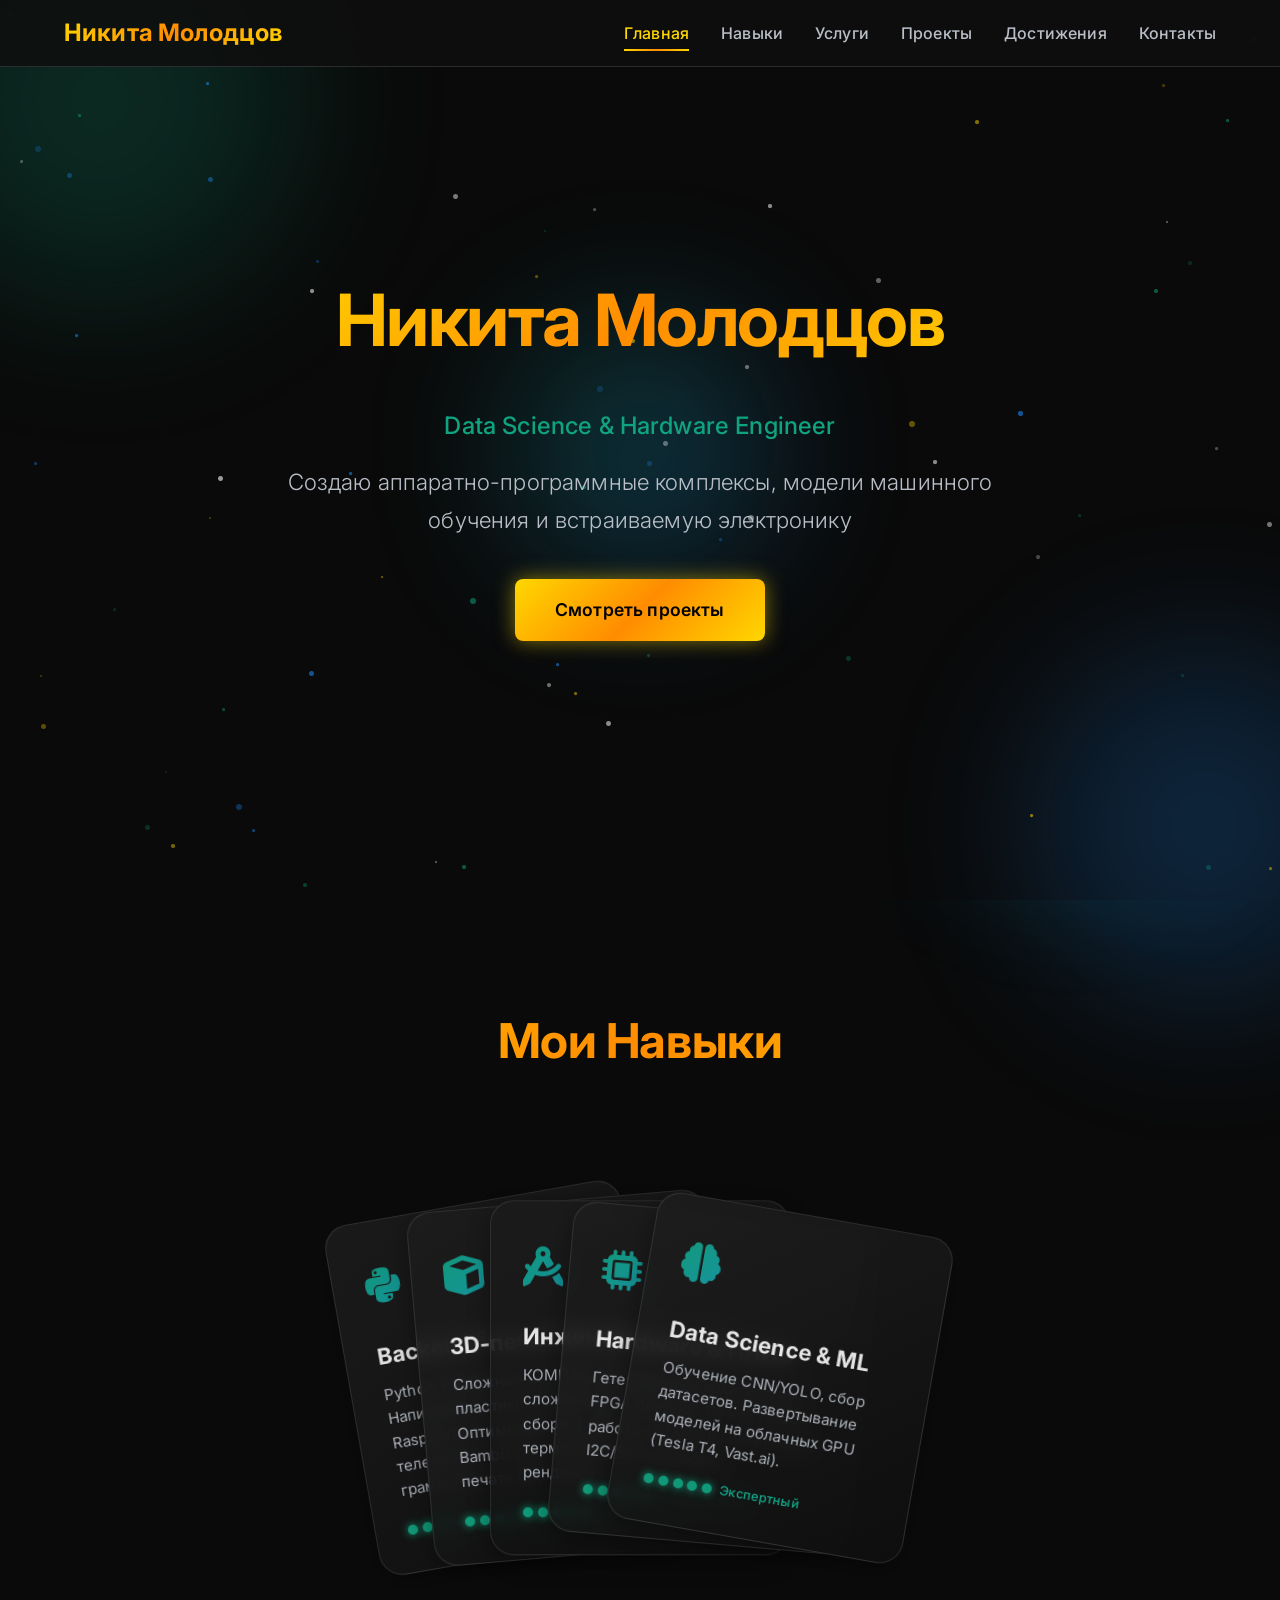
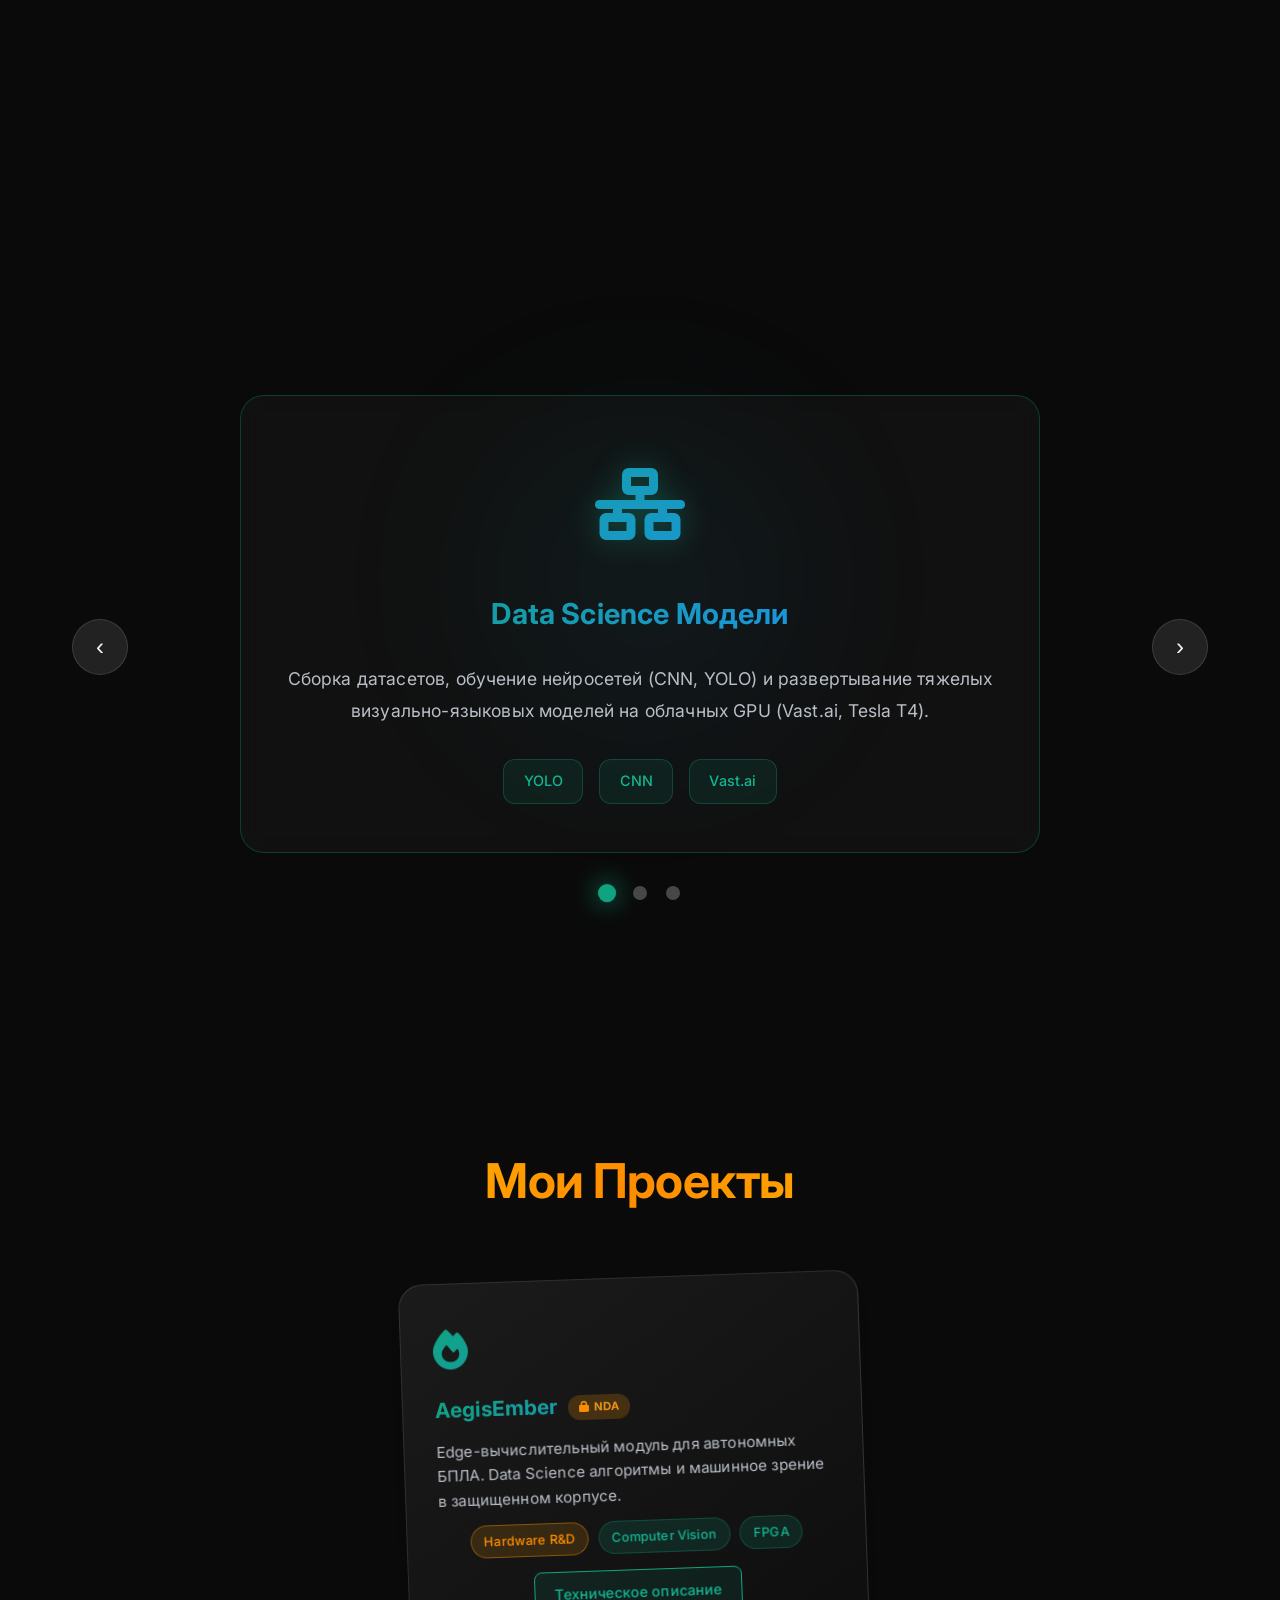
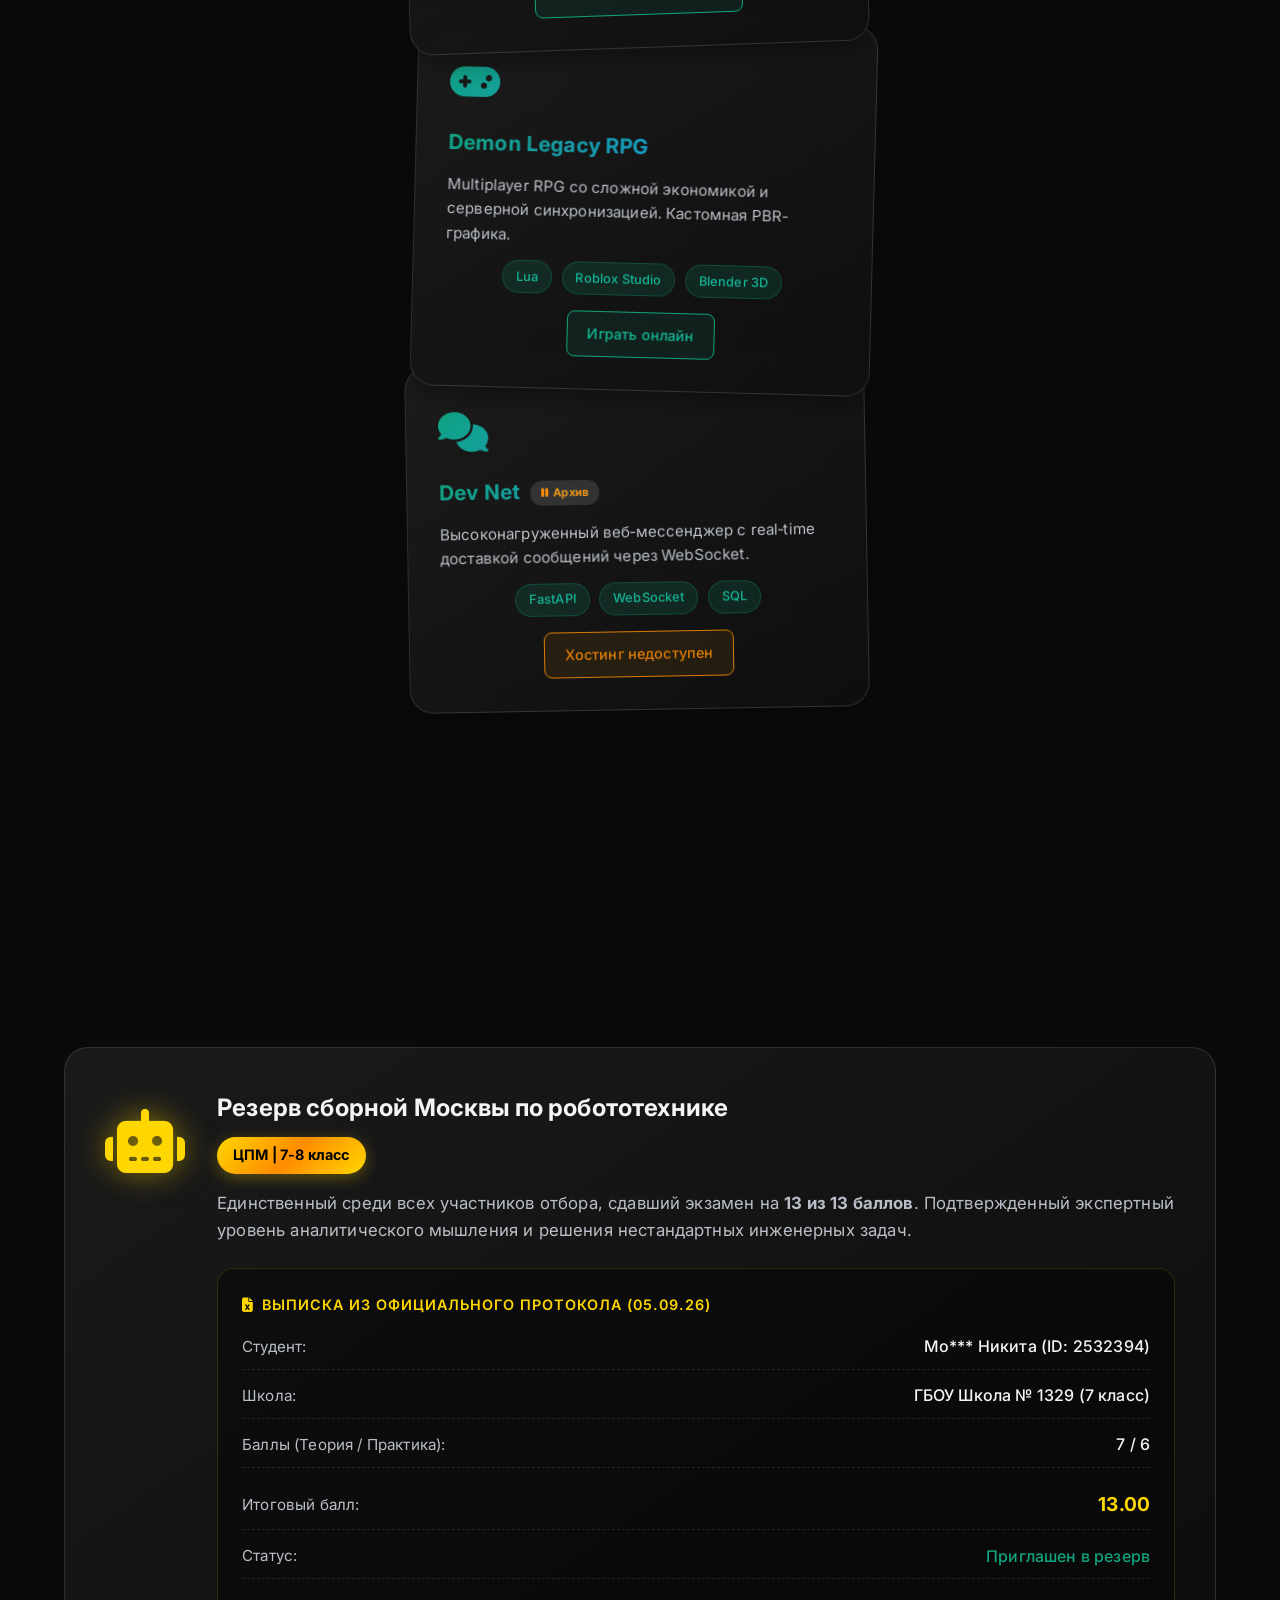
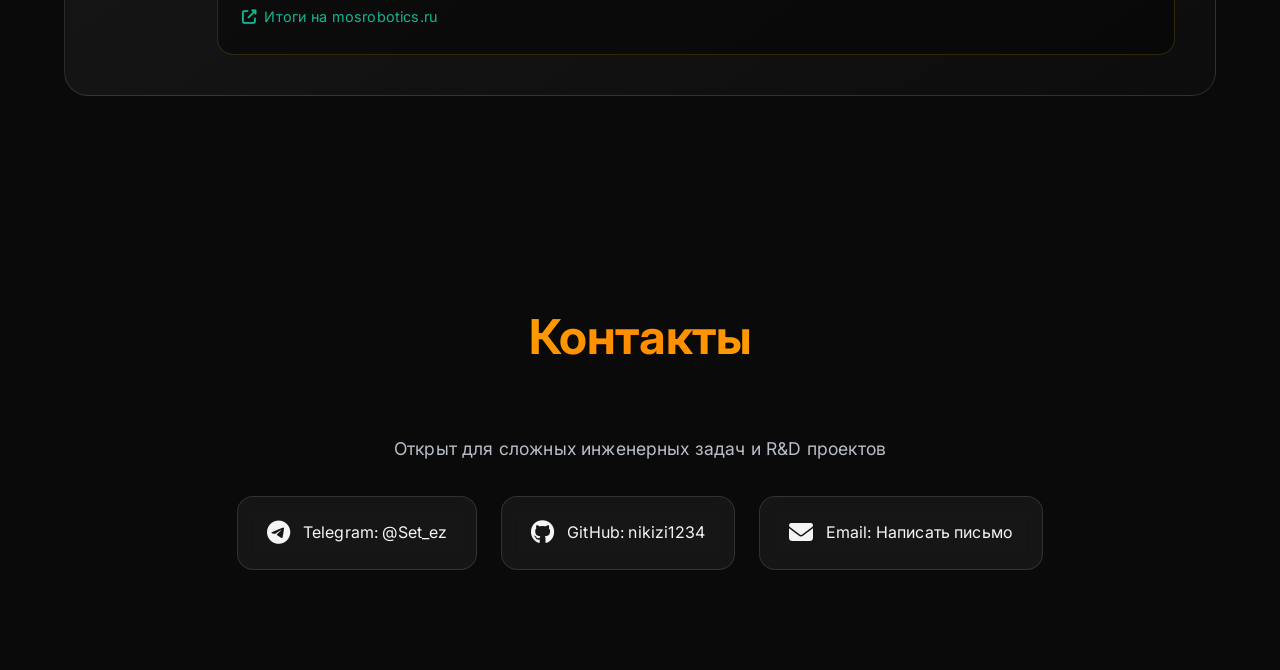
==== commit 2425af10: "Update index.html" ====
--- a/index.html
+++ b/index.html
@@ -178,7 +178,7 @@
                     <div class="project-card premium-hover-effect" onclick="openModal('nda-project')">
                         <div class="project-card-content">
                             <div class="project-icon"><i class="fas fa-fire"></i></div>
-                            <h3>AegisEmber Core <span class="project-status"><i class="fas fa-lock"></i> NDA</span></h3>
+                            <h3>AegisEmber <span class="project-status"><i class="fas fa-lock"></i> NDA</span></h3>
                             <p class="project-description">Edge-вычислительный модуль для автономных БПЛА. Data Science алгоритмы и машинное зрение в защищенном корпусе.</p>
                             <div class="project-tech-stack">
                                 <span class="tech-tag warning">Hardware R&amp;D</span>
